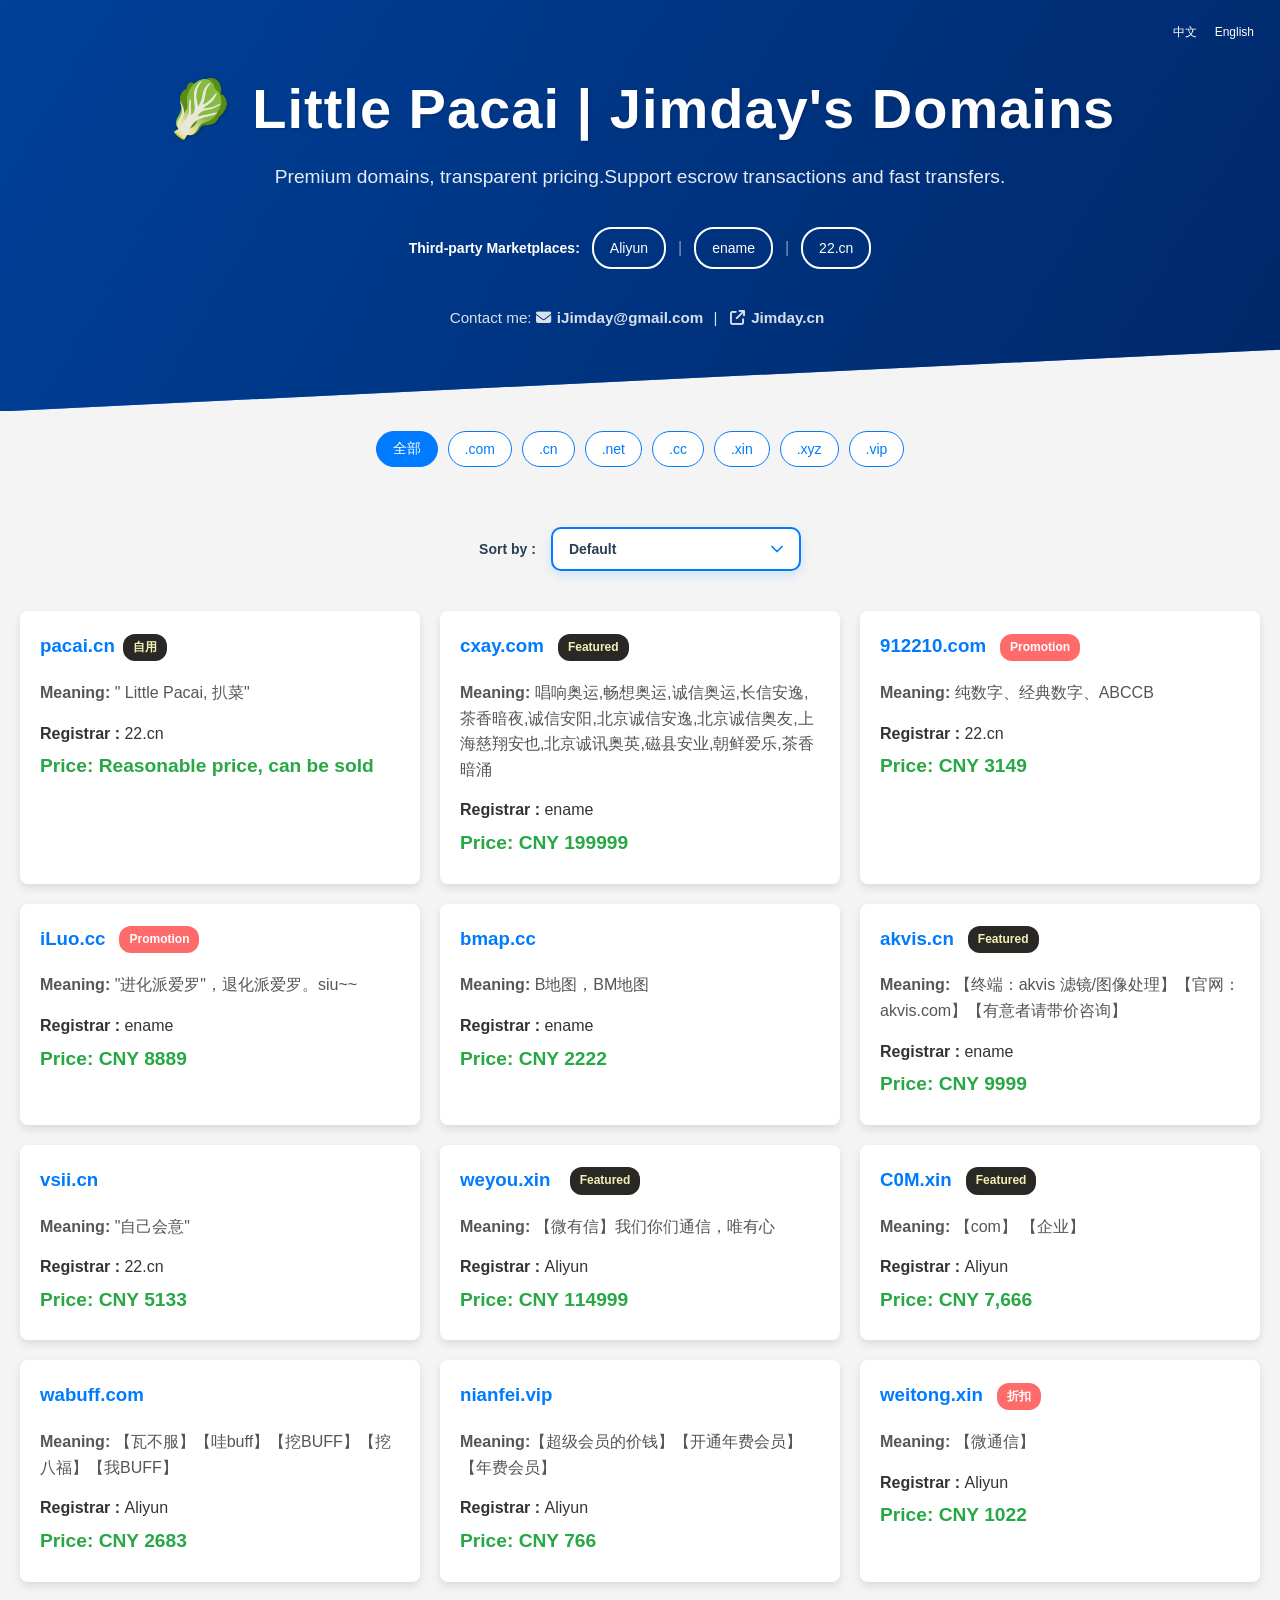
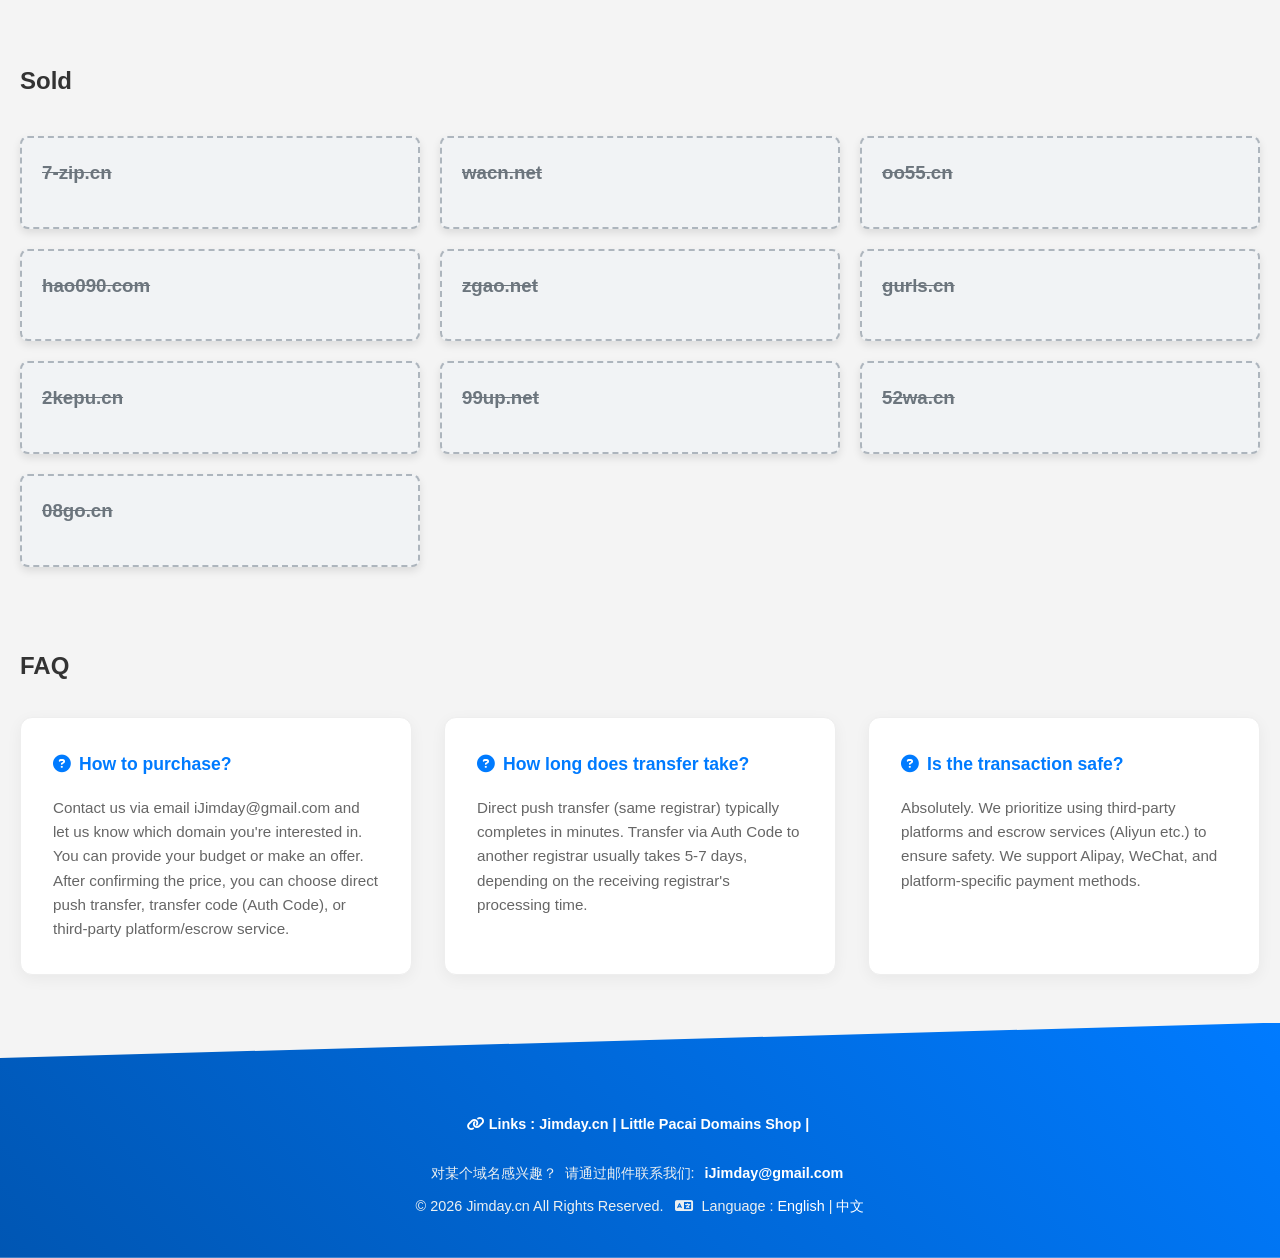
==== index.html @ fda28827 "update 05041600" ====
<!DOCTYPE html>
<html lang="zh-CN">
<head>
    <meta charset="UTF-8">
    <meta name="viewport" content="width=device-width, initial-scale=1.0">
    <meta name="description" content="🥬小趴菜 - 小戴米铺 | 精选优质域名售卖 | 优惠域名交易">
    <meta name="keywords" content="域名,域名售卖,精选域名,pacai.cn,furls.cn,jimday.cn,域名交易,双拼域名,品牌域名,com域名,cn域名,小趴菜,小戴米铺">
    <meta name="author" content="小戴米铺">
    <meta name="robots" content="index, follow, max-snippet:-1, max-image-preview:large, max-video-preview:-1">
    <meta property="og:title" content="小戴米铺 - 高价值域名 8 折出手！精选优质域名售卖平台">
    <meta property="og:description" content="小戴米铺专业域名售卖平台，提供精选优质域名，价格透明，品质保证。包含com、cn、cc、xyz等多种域名类型。">
    <meta property="og:type" content="website">
    <meta property="og:url" content="https://www.pacai.cn">
	<meta property="og:locale" content="zh_CN" />
    <meta name="twitter:card" content="summary_large_image">
    <meta name="twitter:title" content="小戴米铺 - 精选优质域名售卖平台">
    <meta name="twitter:description" content="小戴米铺 - 买卖精选域名，品质保证，优惠多多。">
    <title>小趴菜 - 小戴米铺 | 精选优质域名售卖 | 优惠域名交易</title>
    <link rel="canonical" href="https://www.pacai.cn">
    <link rel="icon" type="image/svg+xml" href="img/logo.svg">
    <link rel="stylesheet" href="static/css/style.css">
	<link href="https://fonts.googleapis.com/css2?family=Montserrat:wght@400;600&display=swap" rel="stylesheet">
	<link rel="stylesheet" href="static/css/0kgyt4hzwb8kt.css" data-precedence="next" />
	<link rel="preload" as="script" fetchPriority="low" href="static/js/0g3yt-.a0ubwc.js" />
	<link rel="preload" href="static/css/all.min.css" as="style" />
	<link rel="stylesheet" href="static/css/all.min.css" />
	<script src="static/js/0h5rk3giss727.js" async=""></script>
	<script src="static/js/0wj8l4fwydekq.js" async=""></script>
	<script src="static/js/turbopack-0gtc6un-vtmmf.js" async=""></script>
	<script src="static/js/0wvj0fgs3y60o.js" async=""></script>
	<script src="static/js/0dbhjjzl8qfwv.js" async=""></script>
	<script src="static/js/0ng3gb0fuz_ff.js" async=""></script>
	<script src="static/js/03~yq9q893hmn.js" noModule=""></script>
	<link rel="stylesheet" type="text/css" href="static/css/pc-mobile.css">
    <!-- 结构化数据 -->
    <script type="application/ld+json">
    {
        "@context": "https://schema.org",
        "@type": "Organization",
        "name": "小戴米铺",
        "url": "https://www.pacai.cn",
        "description": "精选优质域名售卖平台",
        "contactPoint": {
            "@type": "ContactPoint",
            "contactType": "Customer Service",
            "email": "iJimday@gmail.com"
        }
    }
    </script>
    <script type="application/ld+json">
    {
        "@context": "https://schema.org",
        "@type": "BreadcrumbList",
        "itemListElement": [
            {
                "@type": "ListItem",
                "position": 1,
                "name": "首页",
                "item": "https://www.pacai.cn"
            }
        ]
    }
    </script>
	<script src="static/js/translate.js"></script>
	<script src="static/js/translate-fine-tuning.js"></script><!--translate.js的设置-->
	<script charset="UTF-8" id="LA_COLLECT" src="//sdk.51.la/js-sdk-pro.min.js"></script><!--51.la-->
	<script>LA.init({id:"LBIDnz77DNOgNA6M",ck:"LBIDnz77DNOgNA6M",autoTrack:true,hashMode:true,screenRecord:true})</script><!--51.la-->
	<script>
		var _hmt = _hmt || [];
		(function() {
			var hm = document.createElement("script");
			hm.src = "https://hm.baidu.com/hm.js?d4c1260123a5c2ce89250d7b115bd957";
			var s = document.getElementsByTagName("script")[0]; 
			s.parentNode.insertBefore(hm, s);
		})();
	</script><!--百度统计-->
</head>
<body>	
    <div id="notification" class="notification">
        <span class="notification-text">🔥 限时优惠：高价值域名5-8折出手！</span>
        <button class="notification-close">&times;</button>
    </div>
    <header id="header">
        <div class="header-overlay"></div>
		<div class="language-switcher"><a href="javascript:translate.changeLanguage('chinese_simplified');" class="lang-btn" title="中文">中文</a><a href="javascript:translate.changeLanguage('english');" class="lang-btn" title="English">English</a></div>
        <div class="container" style="position: relative; z-index: 1;">
            <h1>🥬小趴菜<span class="breakPSpan"> | 小戴米铺</span></h1>
            <p>精选好域名，价格透明；<br class="breakPBr" style="display:none">支持担保交易与快速过户</p>
			<div class="third-party-shops">
				<span class="shop-title">我的其他米铺：</span>
				<a href="https://mi.aliyun.com/shop/16484" target="_blank" rel="noopener noreferrer" class="shop-link">阿里云</a>
				<span class="shop-separator breakPSpan">|</span>
				<a href="https://620934.shop.ename.com/" target="_blank" rel="noopener noreferrer" class="shop-link">易名</a>
				<span class="shop-separator breakPSpan">|</span>
				<a href="https://am.22.cn/1010036" target="_blank" rel="noopener noreferrer" class="shop-link">爱名网</a>
			</div>
			<p class="header-contact"> 请联系我： <i class="fa-solid fa-envelope"></i><span id="header-email" class="email-link"  title="点击复制">iJimday@gmail.com</span><span class="breakPSpan">&nbsp;|&nbsp;&nbsp;</span>
			<br class="breakPBr" style="display:none"><i class="fa-solid fa-arrow-up-right-from-square"></i><a href="http://jimday.cn" target="_blank"><span id="" class="email-link">Jimday.cn</span></a></p>
        </div>
    </header>
    <div class="filter-bar">
        <button class="filter-btn active" data-filter="all">全部</button>
        <button class="filter-btn" data-filter="com">.com</button>
		<button class="filter-btn" data-filter="cn">.cn</button>
        <button class="filter-btn" data-filter="net">.net</button>
        <button class="filter-btn" data-filter="cc">.cc</button>
        <button class="filter-btn" data-filter="xin">.xin</button>
        <button class="filter-btn" data-filter="xyz">.xyz</button>
		<button class="filter-btn" data-filter="vip">.vip</button>
    </div>
    <div class="sort-bar">
        <label for="sort-select">排序方式:</label>
        <select id="sort-select">
            <option value="default">默认排序</option>
            <option value="price-asc">价格 低→高</option>
            <option value="price-desc">价格 高→低</option>
            <option value="length-asc">域名长度 短→长</option>
            <option value="length-desc">域名长度 长→短</option>
            <option value="expiry-asc">到期时间 近→远</option>
            <option value="expiry-desc">到期时间 远→近</option>
        </select>
    </div>
    <main>
        <div class="container">
            <div class="card" data-price="0" data-expiry="2026-10-30" data-suffix="cn">
                <div class="card-content">
                    <h3>pacai.cn<span class="badge badge-featured">自用</span></h3>
                    <p class="meaning"><strong>含义: </strong>"小趴菜，扒菜"</p>
                    <p><strong>注册商: </strong>爱名网</p>
                    <p><strong>到期时间: </strong>2026-10-30</p>
                    <p><strong>状态: </strong>自用中</p>
                    <p class="price">价格: 价格合适可售</p>
                </div>
            </div>
            <div class="card" data-price="199999" data-expiry="2027-09-19" data-suffix="com">
                <div class="card-content">
                    <h3><a href="https://auction.ename.com/domain/buynow/cxay.com" target="_blank">cxay.com</a><span class="badge badge-featured">精选</span></h3>
                    <p class="meaning"><strong>含义: </strong>唱响奥运,畅想奥运,诚信奥运,长信安逸,茶香暗夜,诚信安阳,北京诚信安逸,北京诚信奥友,上海慈翔安也,北京诚讯奥英,磁县安业,朝鲜爱乐,茶香暗涌</p>
                    <p><strong>注册商: </strong>易名</p>
                    <p><strong>到期时间: </strong>2027-09-19</p>
                    <p><strong>状态: </strong>售卖中</p>
                    <p class="price">价格: ¥199999</p>
                </div>
            </div>
            <div class="card" data-price="3149" data-expiry="2026-11-21" data-suffix="com">
                <div class="card-content">
                    <h3><a href="https://am.22.cn/ykj/chujia_31510805.html" target="_blank">912210.com</a><span class="badge badge-discount">特惠</span></h3>
                    <p class="meaning"><strong>含义: </strong>纯数字、经典数字、ABCCB</p>
                    <p><strong>注册商: </strong>爱名网</p>
                    <p><strong>到期时间: </strong>2026-11-21</p>
                    <p><strong>状态: </strong>售卖中</p>
                    <p class="price">价格: ¥3149</p>
                </div>
            </div>
            <div class="card" data-price="8889" data-expiry="2026-08-19" data-suffix="cc">
                <div class="card-content">
                    <h3><a href="https://auction.ename.com/domain/buynow/iLuo.cc" target="_blank">iLuo.cc</a><span class="badge badge-discount">特惠</span></h3>
                    <p class="meaning"><strong>含义: </strong>"进化派爱罗"，退化派爱罗。siu~~</p>
                    <p><strong>注册商: </strong>易名</p>
                    <p><strong>到期时间: </strong>2026-08-19</p>
                    <p><strong>状态: </strong>售卖中</p>
                    <p class="price">价格: ¥8889</p>
                </div>
            </div>
            <div class="card" data-price="2222" data-expiry="2027-02-05" data-suffix="cc">
                <div class="card-content">
                    <h3><a href="https://auction.ename.com/domain/buynow/bmap.cc" target="_blank">bmap.cc</a></h3>
                    <p class="meaning"><strong>含义: </strong>B地图，BM地图</p>
                    <p><strong>注册商: </strong>易名</p>
                    <p><strong>到期时间: </strong>2027-02-05</p>
                    <p><strong>状态: </strong>售卖中</p>
                    <p class="price">价格: ¥	2222</p>
                </div>
            </div>
            <div class="card" data-price="9999" data-expiry="2026-11-04" data-suffix="cn">
                <div class="card-content">
                    <h3><a href="https://auction.ename.com/domain/buynow/akvis.cn" target="_blank">akvis.cn</a><span class="badge badge-featured">精选</span></h3>
                    <p class="meaning"><strong>含义: </strong>【终端：akvis 滤镜/图像处理】【官网：akvis.com】【有意者请带价咨询】</p>
                    <p><strong>注册商: </strong>易名</p>
                    <p><strong>到期时间: </strong>2026-11-04</p>
                    <p><strong>状态: </strong>售卖中</p>
                    <p class="price">价格: ¥9999</p>
                </div>
            </div>
			<div class="card" data-price="5133" data-expiry="2026-09-09" data-suffix="cn">
                <div class="card-content">
                    <h3><a href="https://am.22.cn/ykj/chujia_31461445.html" target="_blank">vsii.cn</a></h3>
                    <p class="meaning"><strong>含义: </strong>"自己会意"</p>
                    <p><strong>注册商: </strong>爱名网</p>
                    <p><strong>到期时间: </strong>2026-09-09</p>
                    <p><strong>状态: </strong> 售卖中</p>
                    <p class="price">价格: ¥5133</p>
                </div>
            </div>
            <div class="card" data-price="114999" data-expiry="2026-11-11" data-suffix="xin">
                <div class="card-content">
                    <h3><a href="https://mi.aliyun.com/domain-detail?domain=weyou.xin" target="_blank">weyou.xin</a> <span class="badge badge-featured">精选</span></h3>
                    <p class="meaning"><strong>含义: </strong>【微有信】我们你们通信，唯有心</p>
                    <p><strong>注册商: </strong>阿里云</p>
                    <p><strong>到期时间: </strong>2026-11-11</p>
                    <p><strong>状态: </strong>售卖中</p>
                    <p class="price">价格: ¥114999</p>
                </div>
            </div>
            <div class="card" data-price="7666" data-expiry="2027-05-12" data-suffix="xin">
                <div class="card-content">
                    <h3><a href="https://mi.aliyun.com/domain-detail?domain=c0m.xin" target="_blank">C0M.xin</a><span class="badge badge-featured">精选</span></h3>
                    <p class="meaning"><strong>含义: </strong>【com】 【企业】</p>
                    <p><strong>注册商: </strong>阿里云</p>
                    <p><strong>到期时间: </strong>2027-05-12</p>
                    <p><strong>状态:</strong>售卖中</p>
                    <p class="price">价格: ¥7,666</p>
                </div>
            </div>
            <div class="card" data-price="2683" data-expiry="2027-01-07" data-suffix="com">
                <div class="card-content">
                    <h3><a href="https://mi.aliyun.com/domain-detail?domain=wabuff.com" target="_blank">wabuff.com</a></h3>
                    <p class="meaning"><strong>含义: </strong>【瓦不服】【哇buff】【挖BUFF】【挖八福】【我BUFF】</p>
                    <p><strong>注册商: </strong>阿里云</p>
                    <p><strong>到期时间: </strong>2027-01-07</p>
                    <p><strong>状态: </strong>售卖中</p>
                    <p class="price">价格: ¥2683</p>
                </div>
            </div>
            <div class="card" data-price="766" data-expiry="2027-05-18" data-suffix="vip">
                <div class="card-content">
                    <h3><a href="https://mi.aliyun.com/domain-detail?domain=nianfei.vip" target="_blank">nianfei.vip</a></h3>
                    <p class="meaning"><strong>含义:</strong>【超级会员的价钱】【开通年费会员】【年费会员】</p>
                    <p><strong>注册商: </strong>阿里云</p>
                    <p><strong>到期时间: </strong>2027-05-18</p>
                    <p><strong>状态: </strong>售卖中</p>
                    <p class="price">价格: ¥766</p>
                </div>
            </div>
            <div class="card" data-price="1022" data-expiry="2026-11-11" data-suffix="xin">
                <div class="card-content">
                    <h3><a href="https://mi.aliyun.com/domain-detail?domain=weitong.xin" target="_blank">weitong.xin</a><span class="badge badge-discount">折扣</span></h3>
                    <p class="meaning"><strong>含义: </strong>【微通信】</p>
                    <p><strong>注册商: </strong>阿里云</p>
                    <p><strong>到期时间: </strong>2026-11-11</p>
                    <p><strong>状态: </strong>售卖中</p>
                    <p class="price">价格: ¥1022</p>
                </div>
            </div>
        </div>
        <div class="container">
            <h2 class="sold-title">已售出</h2>
            <div class="sold-section">
                <div class="card sold" data-price="0" data-expiry="0" data-suffix="cn">
                    <div class="card-content">
                        <h3>7-zip.cn</h3>
                    </div>
                </div>
				<div class="card sold" data-price="0" data-expiry="0" data-suffix="net">
                    <div class="card-content">
                        <h3>wacn.net</h3>
                    </div>
                </div>
                <div class="card sold pc-content pad-content" data-price="0" data-expiry="0" data-suffix="cn">
                    <div class="card-content">
                        <h3>oo55.cn</h3>
                    </div>
                </div>
				<div class="card sold pc-content pad-content" data-price="0" data-expiry="0" data-suffix="com">
                    <div class="card-content">
                        <h3>hao090.com</h3>
                    </div>
                </div>
				<div class="card sold pc-content pad-content" data-price="0" data-expiry="0" data-suffix="net">
                    <div class="card-content">
                        <h3>zgao.net</h3>
                    </div>
                </div>
				<div class="card sold pc-content pad-content" data-price="0" data-expiry="0" data-suffix="cn">
                    <div class="card-content">
                        <h3>gurls.cn</h3>
                    </div>
                </div>
                <div class="card sold pc-content pad-content" data-price="0" data-expiry="0" data-suffix="cn">
                    <div class="card-content">
                        <h3>2kepu.cn</h3>
                    </div>
                </div>
                <div class="card sold pc-content pad-content" data-price="0" data-expiry="0" data-suffix="net">
                    <div class="card-content">
                        <h3>99up.net</h3>
                    </div>
                </div>
                <div class="card sold pc-content" data-price="0" data-expiry="0" data-suffix="cn">
                    <div class="card-content">
                        <h3>52wa.cn</h3>
                    </div>
                </div>
                <div class="card sold pc-content" data-price="0" data-expiry="0" data-suffix="cn">
                    <div class="card-content">
                        <h3>08go.cn</h3>
                    </div>
                </div>
            </div>
        </div>
		<div class="container faq-section">
			<h2 class="sold-title">常见问题 (FAQ)</h2>
			<div class="faq-grid">
				<div class="faq-item pc-content pad-content"><!--pc & pad-->
					<h3><i class="fa-solid fa-circle-question"></i>如何购买？</h3>
					<p>通过邮箱 iJimday@gmail.com 联系我们，告知想购买的域名。您可以附上预算或出价。确认价格后，可选择站内 Push、转移码 (Auth Code) 或第三方平台/担保交易。</p>
				</div>
				<div class="faq-item pc-content pad-content">
					<h3><i class="fa-solid fa-circle-question"></i>过户需要多久？</h3>
					<p>站内 Push (同注册商) 通常几分钟完成。转移码转入其他注册商通常需 5-7 天，取决于目标注册商的处理速度。</p>
				</div>
				<div class="faq-item pc-content pad-content">
					<h3><i class="fa-solid fa-circle-question"></i>交易是否安全？</h3>
					<p>妥的。优先采用第三方平台/担保交易 (阿里云 等) 确保安全。支持支付宝、微信或平台指定支付方式。</p>
				</div>
				<div class="faq-item mobile-content"><!--mobile-->
					<details>
						<summary><h3><i class="fa-regular fa-circle-question"></i>如何购买？<i class="fa-solid fa-turn-down"></i></h3></summary>
						<p>通过邮箱 iJimday@gmail.com 联系我们，告知想购买的域名。您可以附上预算或出价。确认价格后，可选择站内 Push、转移码 (Auth Code) 或第三方平台/担保交易。</p>
					</details>
				</div>
				<div class="faq-item mobile-content">
					<details>
						<summary><h3><i class="fa-regular fa-circle-question"></i>过户需要多久？<i class="fa-solid fa-angles-down"></i></h3></summary>
						<p>站内 Push (同注册商) 通常几分钟完成。转移码转入其他注册商通常需 5-7 天，取决于目标注册商的处理速度。</p>
					</details>
				</div>
				<div class="faq-item mobile-content">
					<details>
						<summary><h3><i class="fa-regular fa-circle-question"></i>交易是否安全？<i class="fa-solid fa-hand-point-left"></i></h3></summary>
						<p>妥的。优先采用第三方平台/担保交易 (阿里云 等) 确保安全。支持支付宝、微信或平台指定支付方式。</p>
					</details>
				</div>
			</div>
		</div>
    </main>
    <footer>
        <div class="container">
            <div class="links">
				<span><i class="fas fa-link"></i>
                <span>友情链接:</span>
				<a title="Jimday.cn" href="http://Jimday.cn/" target="_blank">阿戴主页</a> | 
				<a title="阿戴米市" href="http://www.2urls.cn/" target="_blank">小趴菜米市</a> | 
				<a title="小戴米铺E" href="http://www.eurls.cn/" target="_blank"><img height="18" src="http://www.ename.com.cn/uploadfile/formlogo/620934/20161006532324027620934.png" alt=""/></a>
                <!--
                <a title="TLD 列表" href="https://zh-hans.tld-list.com/" target="_blank" class="emoji-link">✌️</a>
				-->
            </div>
			<p>对某个域名感兴趣？&nbsp;&nbsp;<br class="breakPBr" style="display:none">请通过邮件联系我们: <span id="email-text" class="email-link">iJimday@gmail.com</span></p>
			<div>
            <p>&copy; <script>document.write(new Date().getFullYear());</script> Jimday.cn All Rights Reserved.&nbsp;&nbsp;
				<br class="breakPBr" style="display:none">
				<i class="fa-solid fa-language"></i>&nbsp;切换语言:
				<a class="ignore" href="javascript:translate.changeLanguage('english');">English</a> | 
				<a class="ignore" href="javascript:translate.changeLanguage('chinese_simplified');">中文</a>
			</p>
			</div>
        </div>
    </footer>
	<script>
		translate.execute(); //dom加载完后，进行translate.js 触发翻译的执行 //进行翻译
	</script>
    <script src="static/js/script.js"></script>
    <script defer src="https://cloud.umami.is/script.js" data-website-id="22e306ec-08f8-4a81-a92f-ee039bbde5c8"></script>
    <script src="static/js/bing-daily-img.js"></script><!--Bing daily img-->
	<script src="static/js/0g3yt-.a0ubwc.js" id="_R_" async=""></script>
	<script>
		(self.__next_f = self.__next_f || []).push([0])
	</script>
	<script>
		self.__next_f.push([1, "1:\"$Sreact.fragment\"\n2:I[79520,[\"/static/js/0wvj0fgs3y60o.js\",\"/static/js/0dbhjjzl8qfwv.js\"],\"\"]\n3:I[66068,[\"/static/js/0wvj0fgs3y60o.js\",\"/static/js/0dbhjjzl8qfwv.js\"],\"LanguageProvider\"]\n4:I[39756,[\"/static/js/0wvj0fgs3y60o.js\",\"/static/js/0dbhjjzl8qfwv.js\"],\"default\"]\n5:I[37457,[\"/static/js/0wvj0fgs3y60o.js\",\"/static/js/0dbhjjzl8qfwv.js\"],\"default\"]\n7:I[97367,[\"/static/js/0wvj0fgs3y60o.js\",\"/static/js/0dbhjjzl8qfwv.js\"],\"OutletBoundary\"]\n8:\"$Sreact.suspense\"\na:I[97367,[\"/static/js/0wvj0fgs3y60o.js\",\"/static/js/0dbhjjzl8qfwv.js\"],\"ViewportBoundary\"]\nc:I[97367,[\"/static/js/0wvj0fgs3y60o.js\",\"/static/js/0dbhjjzl8qfwv.js\"],\"MetadataBoundary\"]\ne:I[68027,[\"/static/js/0wvj0fgs3y60o.js\",\"/static/js/0dbhjjzl8qfwv.js\"],\"default\",1]\n:HL[\"/static/js/0kgyt4hzwb8kt.css\",\"style\"]\n:HL[\"/vendors/font-awesome/all.min.css\",\"style\"]\n"])
	</script>
	<script>
		self.__next_f.push([1, "0:{\"P\":null,\"c\":[\"\",\"\"],\"q\":\"\",\"i\":false,\"f\":[[[\"\",{\"children\":[\"__PAGE__\",{}]},\"$undefined\",\"$undefined\",16],[[\"$\",\"$1\",\"c\",{\"children\":[[[\"$\",\"link\",\"0\",{\"rel\":\"stylesheet\",\"href\":\"/static/js/0kgyt4hzwb8kt.css\",\"precedence\":\"next\",\"crossOrigin\":\"$undefined\",\"nonce\":\"$undefined\"}],[\"$\",\"script\",\"script-0\",{\"src\":\"/static/js/0wvj0fgs3y60o.js\",\"async\":true,\"nonce\":\"$undefined\"}],[\"$\",\"script\",\"script-1\",{\"src\":\"/static/js/0dbhjjzl8qfwv.js\",\"async\":true,\"nonce\":\"$undefined\"}]],[\"$\",\"html\",null,{\"lang\":\"zh-CN\",\"children\":[[\"$\",\"head\",null,{\"children\":[[\"$\",\"meta\",null,{\"charSet\":\"UTF-8\"}],[\"$\",\"meta\",null,{\"name\":\"viewport\",\"content\":\"width=device-width, initial-scale=1.0\"}],[\"$\",\"meta\",null,{\"name\":\"theme-color\",\"content\":\"#007BFF\"}],[\"$\",\"meta\",null,{\"name\":\"robots\",\"content\":\"index, follow, max-snippet:-1, max-image-preview:large, max-video-preview:-1\"}],[\"$\",\"link\",null,{\"rel\":\"stylesheet\",\"href\":\"/vendors/font-awesome/all.min.css\"}],[\"$\",\"$L2\",null,{\"defer\":true,\"src\":\"https://cloud.umami.is/script.js\",\"data-website-id\":\"22e306ec-08f8-4a81-a92f-ee039bbde5c8\"}]]}],[\"$\",\"body\",null,{\"children\":[\"$\",\"$L3\",null,{\"children\":[\"$\",\"$L4\",null,{\"parallelRouterKey\":\"children\",\"error\":\"$undefined\",\"errorStyles\":\"$undefined\",\"errorScripts\":\"$undefined\",\"template\":[\"$\",\"$L5\",null,{}],\"templateStyles\":\"$undefined\",\"templateScripts\":\"$undefined\",\"notFound\":[[[\"$\",\"title\",null,{\"children\":\"404: This page could not be found.\"}],[\"$\",\"div\",null,{\"style\":{\"fontFamily\":\"system-ui,\\\"Segoe UI\\\",Roboto,Helvetica,Arial,sans-serif,\\\"Apple Color Emoji\\\",\\\"Segoe UI Emoji\\\"\",\"height\":\"100vh\",\"textAlign\":\"center\",\"display\":\"flex\",\"flexDirection\":\"column\",\"alignItems\":\"center\",\"justifyContent\":\"center\"},\"children\":[\"$\",\"div\",null,{\"children\":[[\"$\",\"style\",null,{\"dangerouslySetInnerHTML\":{\"__html\":\"body{color:#000;background:#fff;margin:0}.next-error-h1{border-right:1px solid rgba(0,0,0,.3)}@media (prefers-color-scheme:dark){body{color:#fff;background:#000}.next-error-h1{border-right:1px solid rgba(255,255,255,.3)}}\"}}],[\"$\",\"h1\",null,{\"className\":\"next-error-h1\",\"style\":{\"display\":\"inline-block\",\"margin\":\"0 20px 0 0\",\"padding\":\"0 23px 0 0\",\"fontSize\":24,\"fontWeight\":500,\"verticalAlign\":\"top\",\"lineHeight\":\"49px\"},\"children\":404}],[\"$\",\"div\",null,{\"style\":{\"display\":\"inline-block\"},\"children\":[\"$\",\"h2\",null,{\"style\":{\"fontSize\":14,\"fontWeight\":400,\"lineHeight\":\"49px\",\"margin\":0},\"children\":\"This page could not be found.\"}]}]]}]}]],[]],\"forbidden\":\"$undefined\",\"unauthorized\":\"$undefined\"}]}]}]]}]]}],{\"children\":[[\"$\",\"$1\",\"c\",{\"children\":[\"$L6\",[[\"$\",\"script\",\"script-0\",{\"src\":\"/static/js/0ng3gb0fuz_ff.js\",\"async\":true,\"nonce\":\"$undefined\"}]],[\"$\",\"$L7\",null,{\"children\":[\"$\",\"$8\",null,{\"name\":\"Next.MetadataOutlet\",\"children\":\"$@9\"}]}]]}],{},null,false,null]},null,false,null],[\"$\",\"$1\",\"h\",{\"children\":[null,[\"$\",\"$La\",null,{\"children\":\"$Lb\"}],[\"$\",\"div\",null,{\"hidden\":true,\"children\":[\"$\",\"$Lc\",null,{\"children\":[\"$\",\"$8\",null,{\"name\":\"Next.Metadata\",\"children\":\"$Ld\"}]}]}],null]}],false]],\"m\":\"$undefined\",\"G\":[\"$e\",[[\"$\",\"link\",\"0\",{\"rel\":\"stylesheet\",\"href\":\"/static/js/0kgyt4hzwb8kt.css\",\"precedence\":\"next\",\"crossOrigin\":\"$undefined\",\"nonce\":\"$undefined\"}]]],\"S\":true,\"h\":null,\"s\":\"$undefined\",\"l\":\"$undefined\",\"p\":\"$undefined\",\"d\":\"$undefined\",\"b\":\"jnk48aNLCZQrsPeozd8nR\"}\n"])
	</script>
	<script>
		self.__next_f.push([1, "f:I[17942,[\"/static/js/0wvj0fgs3y60o.js\",\"/static/js/0dbhjjzl8qfwv.js\",\"/static/js/0ng3gb0fuz_ff.js\"],\"default\"]\n10:I[96816,[\"/static/js/0wvj0fgs3y60o.js\",\"/static/js/0dbhjjzl8qfwv.js\",\"/static/js/0ng3gb0fuz_ff.js\"],\"default\"]\n"])
	</script>
	<script>
		self.__next_f.push([1, "6:[\"$\",\"div\",null,{\"style\":{\"display\":\"flex\",\"flexDirection\":\"column\",\"minHeight\":\"100vh\"},\"children\":[[\"$\",\"$Lf\",null,{\"siteInfo\":{\"title\":\"🥬小趴菜 | 小戴米铺\",\"titleEn\":\"Jimday's Domains\",\"description\":\"小戴米铺专业域名售卖平台，提供精选优质域名，价格透明，品质保证。包含com、cn、cc、xyz等多种域名类型。\",\"descriptionEn\":\"Premium domain names marketplace offering com and more extensions. Fair prices, quality guaranteed. Buy and sell premium domains at Jimday.\",\"subtitle\":\"精选好域名，价格透明；支持担保交易与快速过户\",\"subtitleEn\":\"Premium domains, transparent pricing. Support escrow transactions and fast transfers.\",\"email\":\"ijimday@gmail.com\",\"url\":\"https://www.pacai.cn\"}}],[\"$\",\"main\",null,\"link\":\"http://www.jimday.cn\",\"featured\":false,\"discount\":false}]}],\"$L11\",\"$L12\"]}],\"$L13\"]}]\n"])
	</script>
	<script>
		self.__next_f.push([1, "14:I[8481,[\"/static/js/0wvj0fgs3y60o.js\",\"/static/js/0dbhjjzl8qfwv.js\",\"/static/js/0ng3gb0fuz_ff.js\"],\"default\"]\n15:I[39565,[\"/static/js/0wvj0fgs3y60o.js\",\"/static/js/0dbhjjzl8qfwv.js\",\"/static/js/0ng3gb0fuz_ff.js\"],\"default\"]\n16:I[1805,[\"/static/js/0wvj0fgs3y60o.js\",\"/static/js/0dbhjjzl8qfwv.js\",\"/static/js/0ng3gb0fuz_ff.js\"],\"default\"]\n11:[\"$\",\"$L14\",null,{\"soldDomains\":[{\"id\":\"laozhuan-com-sold\",\"name\":\"laozhuan.com\",\"extension\":\"com\",\"soldPrice\":199},{\"id\":\"duannong-com-sold\",\"name\":\"duannong.com\",\"extension\":\"com\",\"soldPrice\":149},{\"id\":\"qiuchai-com-sold\",\"name\":\"qiuchai.com\",\"extension\":\"com\",\"soldPrice\":199},{\"id\":\"hao-tax-sold\",\"name\":\"hao.tax\",\"extension\":\"tax\",\"soldPrice\":299},{\"id\":\"cms-wang-sold\",\"name\":\"cms.wang\",\"extension\":\"wang\",\"soldPrice\":699},{\"id\":\"till-win-sold\",\"name\":\"till.win\",\"extension\":\"win\",\"soldPrice\":1299},{\"id\":\"guaiyao-com-sold\",\"name\":\"guaiyao.com\",\"extension\":\"com\"},{\"id\":\"baocong-com-sold\",\"name\":\"baocong.com\",\"extension\":\"com\"},{\"id\":\"papergot-com-sold\",\"name\":\"papergot.com\",\"extension\":\"com\"}]}]\n12:[\"$\",\"$L15\",null,{\"faqs\":[{\"question\":\"如何购买？\",\"questionEn\":\"How to purchase?\",\"answer\":\"通过邮箱 ijimday@gmail.com 联系我们，告知想购买的域名。您可以附上预算或出价。确认价格后，可选择站内 Push、转移码 (Auth Code) 或第三方平台/担保交易。\",\"answerEn\":\"Contact us via email ijimday@gmail.com and let us know which domain you're interested in. You can provide your budget or make an offer. After confirming the price, you can choose direct push transfer, transfer code (Auth Code), or third-party platform/escrow service.\"},{\"question\":\"过户需要多久？\",\"questionEn\":\"How long does transfer take?\",\"answer\":\"站内 Push (同注册商) 通常几分钟完成。转移码转入其他注册商通常需 5-7 天，取决于目标注册商的处理速度。\",\"answerEn\":\"Direct push transfer (same registrar) typically completes in minutes. Transfer via Auth Code to another registrar usually takes 5-7 days, depending on the receiving registrar's processing time.\"},{\"question\":\"交易是否安全？\",\"questionEn\":\"Is the transaction safe?\",\"answer\":\"妥的。优先采用第三方平台/担保交易 (阿里云、Dynadot、Spaceship 等) 确保安全。支持支付宝、微信或平台指定支付方式。\",\"answerEn\":\"Absolutely. We prioritize using third-party platforms and escrow services (Aliyun, Dynadot, Spaceship, etc.) to ensure safety. We support Alipay, WeChat, and platform-specific payment methods.\"}]}]\n13:[\"$\",\"$L16\",null,{\"siteInfo\":\"$6:props:children:0:props:siteInfo\"}]\n"])
	</script>
	<script>
		self.__next_f.push([1, "b:[[\"$\",\"meta\",\"0\",{\"charSet\":\"utf-8\"}],[\"$\",\"meta\",\"1\",{\"name\":\"viewport\",\"content\":\"width=device-width, initial-scale=1\"}]]\n"])
	</script>
	<script>
		self.__next_f.push([1, "17:I[27201,[\"/static/js/0wvj0fgs3y60o.js\",\"/static/js/0dbhjjzl8qfwv.js\"],\"IconMark\"]\n9:null\nd:[[\"$\",\"title\",\"0\",{\"children\":\"小趴菜 - 小戴米铺 | 精选优质域名售卖 | 优惠域名交易\"}],[\"$\",\"meta\",\"1\",{\"name\":\"description\",\"content\":\"小戴米铺专业域名售卖平台，提供精选优质域名，价格透明，品质保证。包含com、cn、cc、xyz等多种域名类型。\"}],[\"$\",\"meta\",\"2\",{\"name\":\"keywords\",\"content\":\"域名,域名售卖,精选域名,pacai.cn,furls.cn,jimday.cn,域名交易,双拼域名,品牌域名,com域名,cn域名,小趴菜,小戴米铺\"}],[\"$\",\"meta\",\"3\",{\"property\":\"og:title\",\"content\":\"小戴米铺 - 高价值域名 8 折出手！精选优质域名售卖\"}],[\"$\",\"meta\",\"4\",{\"property\":\"og:description\",\"content\":\"小戴米铺专业域名售卖，提供精选优质域名，价格透明，品质保证。包含com、cool、win等多种域名类型。\"}],[\"$\",\"meta\",\"5\",{\"property\":\"og:url\",\"content\":\"https://www.pacai.cn\"}],[\"$\",\"meta\",\"6\",{\"property\":\"og:locale\",\"content\":\"zh_CN\"}],[\"$\",\"meta\",\"7\",{\"property\":\"og:type\",\"content\":\"website\"}],[\"$\",\"meta\",\"8\",{\"name\":\"twitter:card\",\"content\":\"summary\"}],[\"$\",\"meta\",\"9\",{\"name\":\"twitter:title\",\"content\":\"小戴米铺 - 高价值域名 8 折出手！精选优质域名售卖\"}],[\"$\",\"meta\",\"10\",{\"name\":\"twitter:description\",\"content\":\"小戴米铺专业域名售卖，提供精选优质域名，价格透明，品质保证。包含com、cool、win等多种域名类型。\"}],[\"$\",\"link\",\"11\",{\"rel\":\"icon\",\"href\":\"/favicon.ico?favicon.0x3dzn~oxb6tn.ico\",\"sizes\":\"256x256\",\"type\":\"image/x-icon\"}],[\"$\",\"$L17\",\"12\",{}]]\n"])
	</script>
---- static/css/style.css ----
body {
    font-family: -apple-system, BlinkMacSystemFont, "Segoe UI", Roboto, "Helvetica Neue", Arial, sans-serif;
    line-height: 1.6;
    margin: 0;
    padding: 0;
    background-color: #f4f4f4;
    color: #333;
}

/* 提示框样式 */
.notification {
    position: fixed;
    top: 20px;
    right: 20px;
    background: #ffffff;
    color: #ff6b6b;
    padding: 16px 20px;
    border-radius: 8px;
    box-shadow: 0 2px 8px rgba(0, 0, 0, 0.08);
    display: flex;
    align-items: center;
    justify-content: space-between;
    gap: 12px;
    font-weight: 600;
    font-size: 14px;
    z-index: 9999;
    animation: slideInNotification 0.4s ease-out;
    will-change: transform, opacity;
    backface-visibility: hidden;
}

.notification.hide {
    animation: slideOutNotification 0.4s ease-out forwards;
}

@keyframes slideInNotification {
    from {
        transform: translateX(400px);
        opacity: 0;
    }
    to {
        transform: translateX(0);
        opacity: 1;
    }
}

@keyframes slideOutNotification {
    from {
        transform: translateX(0);
        opacity: 1;
    }
    to {
        transform: translateX(400px);
        opacity: 0;
    }
}

.notification-text {
    white-space: normal;
    word-break: break-word;
}

.notification-close {
    background: none;
    border: none;
    color: #ff6b6b;
    font-size: 24px;
    cursor: pointer;
    padding: 0;
    line-height: 1;
    transition: transform 0.2s ease;
    flex-shrink: 0;
}

.notification-close:hover {
    transform: scale(1.2);
}

.container {
    max-width: 1400px;
    margin: 0 auto;
    padding: 0 20px;
}

header {
    color: #fff;
    padding: 4rem 0;
    text-align: center;
    clip-path: polygon(0 0, 100% 0, 100% 85%, 0 100%);
    position: relative;
    background: linear-gradient(45deg, #007BFF, #0056b3);
    background-size: cover;
    background-position: center;
}

header .container {
    display: block !important;
}

header.loaded {
    animation: slideInBackground 1.5s ease-out;
}

@keyframes slideInBackground {
    0% {
        background-image: linear-gradient(45deg, #007BFF, #0056b3);
        filter: brightness(1);
    }
    100% {
        filter: brightness(1);
    }
}

.header-overlay {
    position: absolute;
    top: 0;
    left: 0;
    width: 100%;
    height: 100%;
    background: linear-gradient(135deg, rgba(0, 56, 139, 0.85) 0%, rgba(0, 30, 89, 0.85) 100%);
    pointer-events: none;
    animation: overlayFade 1.5s ease-out;
}

header.loaded .header-overlay {
    animation: none;
}

@keyframes overlayFade {
    from {
        opacity: 1;
    }
    to {
        opacity: 1;
    }
}

header h1 {
    margin: 0;
    font-size: 3.5rem;
    font-weight: 700;
    letter-spacing: 1px;
    text-shadow: 1px 1px 3px rgba(0,0,0,0.2);
}

header p {
    margin-top: 0.5rem;
    font-size: 1.2rem;
    opacity: 0.9;
}

.header-contact {
    margin-top: 1rem;
    font-size: 0.95rem;
    opacity: 0.85;
}

#header-email {
    cursor: pointer;
    color: #ffffff;
    font-weight: 600;
    padding: 2px 6px;
    border-radius: 4px;
    transition: all 0.3s ease;
    display: inline-block;
}

#header-email:hover {
    background-color: rgba(255, 255, 255, 0.2);
    transform: scale(1.05);
}

#header-email.copied {
    color: #ffd700;
    background-color: rgba(255, 215, 0, 0.2);
    transform: scale(1);
}

.filter-bar {
    display: flex;
    justify-content: center;
    gap: 10px;
    padding: 20px 0;
}

.sort-bar {
    display: flex;
    justify-content: center;
    align-items: center;
    gap: 15px;
    padding: 20px;
    margin: 20px auto;
    max-width: 500px;
    border-radius: 15px;
    font-size: 14px;
    font-weight: 500;
}

.sort-bar label {
    font-weight: 700;
    color: #2c3e50;
    display: flex;
    align-items: center;
    gap: 8px;
}

.sort-bar select {
    padding: 12px 16px;
    border: 2px solid #007BFF;
    border-radius: 10px;
    background-color: white;
    color: #2c3e50;
    cursor: pointer;
    font-size: 14px;
    font-weight: 600;
    transition: all 0.3s ease;
    box-shadow: 0 4px 12px rgba(0, 123, 255, 0.15);
    flex: 1;
    max-width: 250px;
    appearance: none;
    background-image: url("data:image/svg+xml;charset=UTF-8,%3csvg xmlns='http://www.w3.org/2000/svg' viewBox='0 0 24 24' fill='none' stroke='%23007BFF' stroke-width='2' stroke-linecap='round' stroke-linejoin='round'%3e%3cpolyline points='6 9 12 15 18 9'%3e%3c/polyline%3e%3c/svg%3e");
    background-repeat: no-repeat;
    background-position: right 12px center;
    background-size: 20px;
    padding-right: 40px;
}

.sort-bar select:hover {
    border-color: #0056b3;
    background-color: #f0f8ff;
    box-shadow: 0 6px 16px rgba(0, 86, 179, 0.2);
    transform: translateY(-2px);
}

.sort-bar select:focus {
    outline: none;
    border-color: #0056b3;
    box-shadow: 0 0 0 4px rgba(0, 123, 255, 0.25);
    background-color: white;
}

.filter-btn {
    padding: 8px 16px;
    border: 1px solid #007BFF;
    background-color: white;
    color: #007BFF;
    border-radius: 20px;
    cursor: pointer;
    transition: all 0.3s ease;
    font-size: 14px;
}

.filter-btn:hover {
    background-color: #007BFF;
    color: white;
}

.filter-btn.active {
    background-color: #007BFF;
    color: white;
}

.bing-daily {
    display: none;
}

.container {
    display: grid;
    grid-template-columns: repeat(auto-fill, minmax(300px, 1fr));
    gap: 20px;
}

.container > h2 {
    grid-column: 1 / -1;
}

.sold-title {
    text-align: left;
    font-size: 1.5rem;
    color: #333;
    margin: 2rem 0 1rem 0;
    padding-bottom: 0rem;
}

.sold-section {
    grid-column: 1 / -1;
    display: grid;
    grid-template-columns: repeat(auto-fill, minmax(300px, 1fr));
    gap: 20px;
}

.card {
    background: #fff;
    border-radius: 8px;
    box-shadow: 0 4px 8px rgba(0,0,0,0.1);
    padding: 20px;
    display: flex;
    flex-direction: column;
}

.card.sold {
    border: 2px dashed #adb5bd;
    background-color: #f1f3f5;
}

.card-content h3 {
    margin-top: 0;
    color: #007BFF;
}

.card-content h3 a {
    color: #007BFF;
    text-decoration: none;
    display: inline-flex;
    align-items: center;
    gap: 4px;
}

.card-content h3 a::after {
    content: "↗";
    font-size: 0.9em;
    display: inline-block;
    transition: transform 0.2s ease;
}

.card-content h3 a:hover {
    text-decoration-line: underline;
    text-decoration-skip-ink: auto;
}

.card-content h3 a:hover::after {
    transform: translate(2px, -2px);
    text-decoration: none;
}

.card.sold .card-content h3,
.card.sold .card-content h3 a {
    color: #6c757d;
    text-decoration: line-through;
}

.badge {
    display: inline-block;
    padding: 4px 10px;
    font-size: 0.75rem;
    font-weight: 600;
    border-radius: 12px;
    margin-left: 8px;
    vertical-align: middle;
}

.badge-featured {
    background-color: #2A2825;
    color: #F3F0B6;
}

.badge-discount {
    background-color: #ff6b6b;
    color: #fff;
}

.card-content .meaning {
    color: #555;
    margin-bottom: 15px;
}

.card-content p {
    margin: 5px 0;
}

.card-content .status {
    color: #dc3545;
    font-weight: 600;
}

.card.sold .card-content .status {
    color: #6c757d;
}

.card-content .price {
    font-weight: bold;
    font-size: 1.2em;
    color: #28a745;
}

.card.sold .card-content .price {
    color: #6c757d;
    text-decoration: line-through;
}

footer {
    background: linear-gradient(45deg, #0056b3, #007BFF);
    color: #ecf0f1;
    text-align: center;
    padding: 4rem 0 2rem 0;
    margin-top: 3rem;
    font-size: 0.9rem;
    clip-path: polygon(0 15%, 100% 0, 100% 100%, 0 100%);
}

footer .container {
    display: block !important;
}

footer p {
    margin: 0.5rem 0;
}

.links {
    margin: 1rem 0;
    padding: 0.5rem 0;
    display: flex;
    align-items: center;
    justify-content: center;
    gap: 8px;
}

.links span {
    color: #ffffff;
    font-weight: 700;
}

.links a {
    text-decoration: none;
    font-weight: 700;
    transition: all 0.3s ease;
    display: inline-flex;
    align-items: center;
}

.links a:hover {
    text-decoration: none;
}

.emoji-link {
    font-size: 2.5rem;
    line-height: 1;
    display: inline-flex;
    align-items: center;
    justify-content: center;
    width: 40px;
    height: 40px;
}

footer a {
    color: #3498db;
    text-decoration: none;
}

footer a:hover {
    text-decoration: underline;
}

.email-link {
    cursor: pointer;
    color: #ffffff;
    font-weight: 600;
    padding: 2px 6px;
    border-radius: 4px;
    transition: all 0.3s ease;
    display: inline-block;
}

.email-link:hover {
    background-color: rgba(255, 255, 255, 0.2);
    transform: scale(1.05);
}

.email-link.copied {
    color: #ffd700;
    background-color: rgba(255, 215, 0, 0.2);
    transform: scale(1);
}

/* Responsive adjustments */
@media (max-width: 600px) {
    .notification {
        top: 10px;
        right: 10px;
        left: auto;
        max-width: 280px;
        font-size: 12px;
        padding: 12px 16px;
        gap: 8px;
    }
    
    .notification-text {
        word-break: break-word;
        flex: 1;
    }
    
    header h1 {
        font-size: 2.5rem;
    }
    header {
        padding: 3rem 1rem;
        clip-path: polygon(0 0, 100% 0, 100% 90%, 0 100%);
    }
    .domain-cards {
        grid-template-columns: 1fr;
    }
    .filter-bar {
        flex-wrap: wrap;
        gap: 8px;
        padding: 15px;
        justify-content: center;
    }
    .filter-btn {
        padding: 6px 12px;
        font-size: 12px;
        flex: 0 1 auto;
        min-width: fit-content;
    }
    .sort-bar {
        padding: 15px;
        flex-direction: column;
        gap: 12px;
    }
    .sort-bar label {
        font-size: 13px;
    }
    .sort-bar select {
        max-width: 100%;
        width: 100%;
        font-size: 13px;
    }
}

/* 移动端 br 样式 cloud.tencent.com/developer/article/2287715/ */
@media screen and (max-width: 736px) {
	#wrapper {
		padding: 2rem 1rem;
	}
	/*footer p标签自动换行 仅在PC端显示*/
	.breakPSpan {
		display: none;
	}
	/*仅在移动端执行*/
	.breakPBr {
		display: inline-block !important;
	}
}

/* 隐藏默认三角 chrome Safari*/
details ::-webkit-details-marker {
	display: none;
}
/*隐藏默认三角 Firefox*/
details ::-moz-list-bullet {
	font-size: 0px;
}
/*部分老版浏览器需要这样写*/
summary {
	list-style: none;
}
---- static/css/0kgyt4hzwb8kt.css ----
body{color:#333;background-color:#f4f4f4;margin:0;padding:0;font-family:-apple-system,BlinkMacSystemFont,Segoe UI,Roboto,Helvetica Neue,Arial,sans-serif;line-height:1.6}main{flex:1}.notification{color:#ff6b6b;z-index:9999;will-change:transform, opacity;backface-visibility:hidden;background:#fff;border-radius:8px;justify-content:space-between;align-items:center;gap:12px;padding:10px 16px;font-size:14px;font-weight:600;animation:.4s ease-out slideInNotification;display:none;position:fixed;top:20px;right:20px;box-shadow:0 2px 8px #00000014}.notification.hide{animation:.4s ease-out forwards slideOutNotification}@keyframes slideInNotification{0%{opacity:0;transform:translate(400px)}to{opacity:1;transform:translate(0)}}@keyframes slideOutNotification{0%{opacity:1;transform:translate(0)}to{opacity:0;transform:translate(400px)}}.notification-text{white-space:normal;word-break:break-word}.notification-close{color:#ff6b6b;cursor:pointer;background:0 0;border:none;flex-shrink:0;justify-content:center;align-items:center;width:24px;height:24px;padding:2px 6px;font-size:18px;line-height:1;transition:transform .2s;display:flex}.notification-close:hover{transform:scale(1.2)}.language-switcher{z-index:10000;align-items:center;gap:6px;display:flex;position:absolute;top:20px;right:20px}.lang-btn{color:#fff;cursor:pointer;border-radius:4px;padding:3px 6px;font-size:12px;font-weight:500;text-decoration:none}.lang-btn.active{color:#007bff;font-weight:600}.lang-separator{color:#ffffff80;font-size:12px}.container{max-width:1400px;margin:0 auto;padding:0 20px}header{color:#fff;text-align:center;clip-path:polygon(0 0,100% 0,100% 85%,0 100%);background:linear-gradient(45deg,#007bff,#0056b3) 50%/cover;padding:4rem 0;position:relative}header .container{display:block!important}header.loaded{animation:1.5s ease-out slideInBackground}@keyframes slideInBackground{0%{filter:brightness();background-image:linear-gradient(45deg,#007bff,#0056b3)}to{filter:brightness()}}.header-overlay{pointer-events:none;background:linear-gradient(135deg,#00388bd9 0%,#001e59d9 100%);width:100%;height:100%;animation:1.5s ease-out overlayFade;position:absolute;top:0;left:0}header.loaded .header-overlay{animation:none}@keyframes overlayFade{0%{opacity:1}to{opacity:1}}header h1{letter-spacing:1px;text-shadow:1px 1px 3px #0003;margin:0;font-size:3.5rem;font-weight:700}header p{opacity:.9;margin-top:.5rem;font-size:1.2rem}.header-contact{opacity:.85;margin-top:1rem;font-size:.95rem}#header-email{cursor:pointer;color:#fff;border-radius:4px;padding:2px 6px;font-weight:600;transition:all .3s;display:inline-block}#header-email:hover{background-color:#fff3;transform:scale(1.05)}#header-email.copied{color:gold;background-color:#ffd70033;transform:scale(1)}#header-qq:hover{background-color:#fff3;transform:scale(1.05)}#header-qq.copied{color:gold;background-color:#ffd70033;transform:scale(1)}.third-party-shops{flex-wrap:wrap;justify-content:center;align-items:center;gap:12px;margin:10px auto 20px;padding:15px 20px;display:flex}.third-party-shops .shop-title{color:#fff;font-size:14px;font-weight:600}.third-party-shops .shop-link{color:#fff;background-color:#0000;border:2px solid #fff;border-radius:20px;padding:8px 16px;font-size:14px;font-weight:500;text-decoration:none;transition:all .3s}.third-party-shops .shop-link:hover{color:#007bff;background-color:#fff;transform:translateY(-2px);box-shadow:0 4px 12px #ffffff40}.third-party-shops .shop-separator{color:#ffffff80}.filter-bar{justify-content:center;gap:10px;padding:20px 0;display:flex}.sort-bar{border-radius:15px;justify-content:center;align-items:center;gap:15px;max-width:500px;margin:20px auto;padding:20px;font-size:14px;font-weight:500;display:flex}.sort-bar label{color:#2c3e50;align-items:center;gap:8px;font-weight:700;display:flex}.sort-bar select{color:#2c3e50;cursor:pointer;appearance:none;background-color:#fff;background-image:url("data:image/svg+xml;charset=UTF-8,%3csvg xmlns='http://www.w3.org/2000/svg' viewBox='0 0 24 24' fill='none' stroke='%23007BFF' stroke-width='2' stroke-linecap='round' stroke-linejoin='round'%3e%3cpolyline points='6 9 12 15 18 9'%3e%3c/polyline%3e%3c/svg%3e");background-position:right 12px center;background-repeat:no-repeat;background-size:20px;border:2px solid #007bff;border-radius:10px;flex:1;max-width:250px;padding:12px 40px 12px 16px;font-size:14px;font-weight:600;transition:all .3s;box-shadow:0 4px 12px #007bff26}.sort-bar select:hover{background-color:#f0f8ff;border-color:#0056b3;transform:translateY(-2px);box-shadow:0 6px 16px #0056b333}.sort-bar select:focus{background-color:#fff;border-color:#0056b3;outline:none;box-shadow:0 0 0 4px #007bff40}.filter-btn{color:#007bff;cursor:pointer;background-color:#fff;border:1px solid #007bff;border-radius:20px;padding:8px 16px;font-size:14px;transition:all .3s}.filter-btn:hover,.filter-btn.active{color:#fff;background-color:#007bff}.bing-daily{display:none}.container{grid-template-columns:repeat(auto-fill,minmax(300px,1fr));gap:20px;display:grid}.container>h2{grid-column:1/-1}.sold-title{text-align:left;color:#333;margin:5rem 0 1rem;padding-bottom:0;font-size:1.5rem}.sold-section{grid-column:1/-1;grid-template-columns:repeat(auto-fill,minmax(300px,1fr));gap:20px;display:grid}.card{background:#fff;border-radius:8px;flex-direction:column;padding:20px;display:flex;position:relative;overflow:hidden;box-shadow:0 4px 8px #0000001a}.card.sold{background-color:#f1f3f5;border:2px dashed #adb5bd}.card-content h3{color:#007bff;margin-top:0}.card-content h3 a{color:#007bff;align-items:center;gap:6px;text-decoration:none;display:inline-flex}.card-content h3 a:after{content:""}.card-content h3 a:hover{text-decoration-skip-ink:auto;text-decoration-line:underline}.card-content h3 a i{font-size:.85em;transition:transform .2s}.card-content h3 a:hover i{transform:translate(2px,-2px)}.card.sold .card-content h3,.card.sold .card-content h3 a{color:#6c757d;text-decoration:line-through}.badge{vertical-align:middle;border-radius:12px;margin-left:8px;padding:4px 10px;font-size:.75rem;font-weight:600;display:inline-block}.badge-featured{color:#f3f0b6;background-color:#2a2825}.badge-discount{color:#fff;background-color:#ff6b6b}.card-content .meaning{color:#555;margin-bottom:15px}.card-content p{margin:5px 0}.card-content .status{color:#dc3545;font-weight:600}.card.sold .card-content .status{color:#6c757d}.card-content .price{color:#28a745;font-size:1.2em;font-weight:700}.original-price{color:#999;margin-left:8px;font-size:.9em;text-decoration:line-through}.card.sold .card-content .price{color:#6c757d;text-decoration:line-through}.card-content>p:nth-of-type(3),.card-content>p:nth-of-type(4){display:none}footer{color:#ecf0f1;text-align:center;clip-path:polygon(0 15%,100% 0,100% 100%,0 100%);background:linear-gradient(45deg,#0056b3,#007bff);margin-top:3rem;padding:4rem 0 2rem;font-size:.9rem}footer .container{display:block!important}footer p{margin:.5rem 0}.links{justify-content:center;align-items:center;gap:16px;margin:1rem 0;padding:.5rem 0;display:flex}.links span{color:#fff;font-weight:700}.links a{align-items:center;margin:0;font-weight:700;text-decoration:none;transition:all .3s;display:inline-flex}.links a:hover{text-decoration:none}.emoji-link{justify-content:center;align-items:center;width:40px;height:40px;font-size:2.5rem;line-height:1;display:inline-flex}footer a{color:#fff;font-weight:500;text-decoration:none}footer a:hover{opacity:.9;text-decoration:underline}.github-icon{margin-left:4px;margin-right:4px;font-size:1.2em;display:inline-block}.fas,.fab{margin-right:0}.links i{color:#fff;font-size:1em}footer a i{transition:all .3s}.emoji-link i{margin-right:6px;font-size:.9em}.email-link{cursor:pointer;color:#fff;border-radius:4px;padding:2px 6px;font-weight:600;transition:all .3s;display:inline-block}.email-link:hover{background-color:#fff3;transform:scale(1.05)}.email-link.copied{color:gold;background-color:#ffd70033;transform:scale(1)}.faq-section{max-width:1400px;margin:5rem auto 2rem;padding:0 20px;display:block!important}.faq-grid{grid-template-columns:repeat(3,1fr);gap:2rem;margin-top:2rem;display:grid}.faq-item{background:#fff;border:1px solid #eee;border-radius:12px;flex-direction:column;padding:2rem;transition:all .3s;display:flex;box-shadow:0 4px 15px #0000000d}.faq-item:hover{border-color:#007bff;transform:translateY(-5px);box-shadow:0 8px 25px #0000001a}.faq-item h3{color:#007bff;align-items:center;gap:8px;margin-top:0;font-size:1.1rem;display:flex}.faq-item p{color:#666;margin-bottom:0;font-size:.95rem;line-height:1.6}.pagination{text-align:center;box-sizing:border-box;flex-wrap:wrap;justify-content:center;align-items:center;gap:8px;width:100%;margin:2rem auto;padding:0 20px;display:flex}.pagination button,.pagination span{color:#333;cursor:pointer;background-color:#fff;border:1px solid #ddd;border-radius:4px;justify-content:center;align-items:center;min-width:40px;height:40px;padding:8px 12px;font-size:14px;transition:all .3s;display:inline-flex}.pagination button:hover{color:#007bff;background-color:#f0f0f0;border-color:#007bff}.pagination button.active{color:#fff;background-color:#007bff;border-color:#007bff;font-weight:700}.pagination button:disabled{opacity:.5;cursor:not-allowed}.pagination button:disabled:hover{color:#333;background-color:#fff;border-color:#ddd}.pagination .page-info{color:#666;margin:0 8px;font-size:14px;display:inline-block}@media (max-width:600px){.notification{gap:8px;max-width:280px;padding:12px 16px;font-size:12px;top:10px;left:auto;right:10px}.notification-text{word-break:break-word;flex:1}header h1{font-size:2.5rem}header{clip-path:polygon(0 0,100% 0,100% 90%,0 100%);padding:3rem 1rem}.third-party-shops{gap:10px;margin:8px auto 15px;padding:12px 15px}.third-party-shops .shop-title{font-size:12px}.third-party-shops .shop-link{padding:6px 12px;font-size:12px}.domain-cards{grid-template-columns:1fr}.filter-bar{flex-wrap:wrap;justify-content:center;gap:8px;padding:15px}.filter-btn{flex:0 auto;min-width:fit-content;padding:6px 12px;font-size:12px}.sort-bar{flex-direction:column;gap:12px;padding:15px}.sort-bar label{font-size:13px}.sort-bar select{width:100%;max-width:100%;font-size:13px}.faq-grid{grid-template-columns:1fr}}@media (max-width:992px){.faq-grid{grid-template-columns:repeat(2,1fr)}}@media (max-width:768px){.faq-grid{grid-template-columns:1fr}.pagination{gap:6px;padding:15px}.pagination button,.pagination span{min-width:36px;height:36px;padding:6px 10px;font-size:12px}.pagination .page-info{margin:0 6px;font-size:12px}}
---- static/css/pc-mobile.css ----
/* 默认隐藏所有内容 */
.pc-content,
.pad-content,
.mobile-content {
	display: none;
}

/* 电脑端（屏幕宽度 >= 1024px）显示 PC 内容 */
@media screen and (min-width: 1024px) {
	.pc-content {
		display: block;
	}
}

/* PAD端（屏幕宽度 769px-1023px）显示 PAD 内容 */
@media screen and (min-width: 769px) and (max-width: 1023px) {
	.pad-content {
		display: block;
	}
}

/* 手机端（屏幕宽度 <= 768px）显示手机内容 */
@media screen and (max-width: 768px) {
	.mobile-content {
		display: block;
	}
}
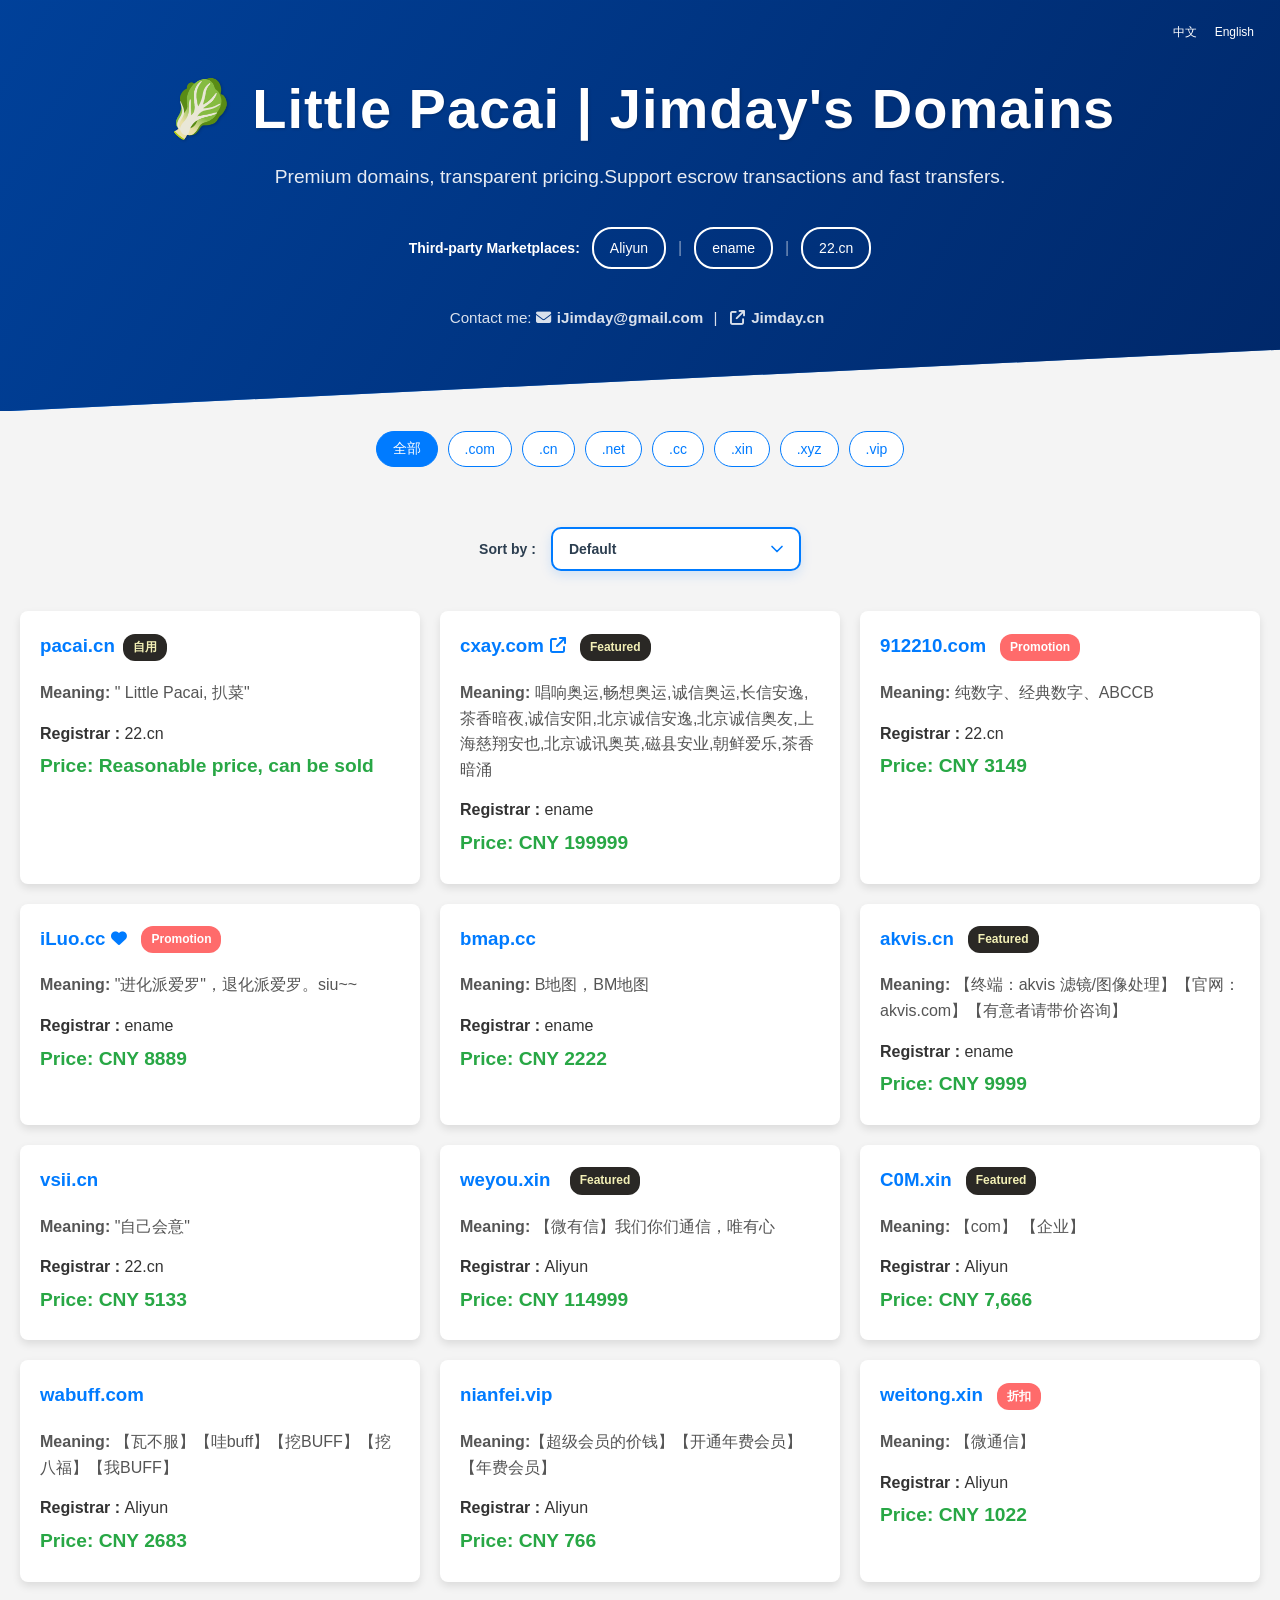
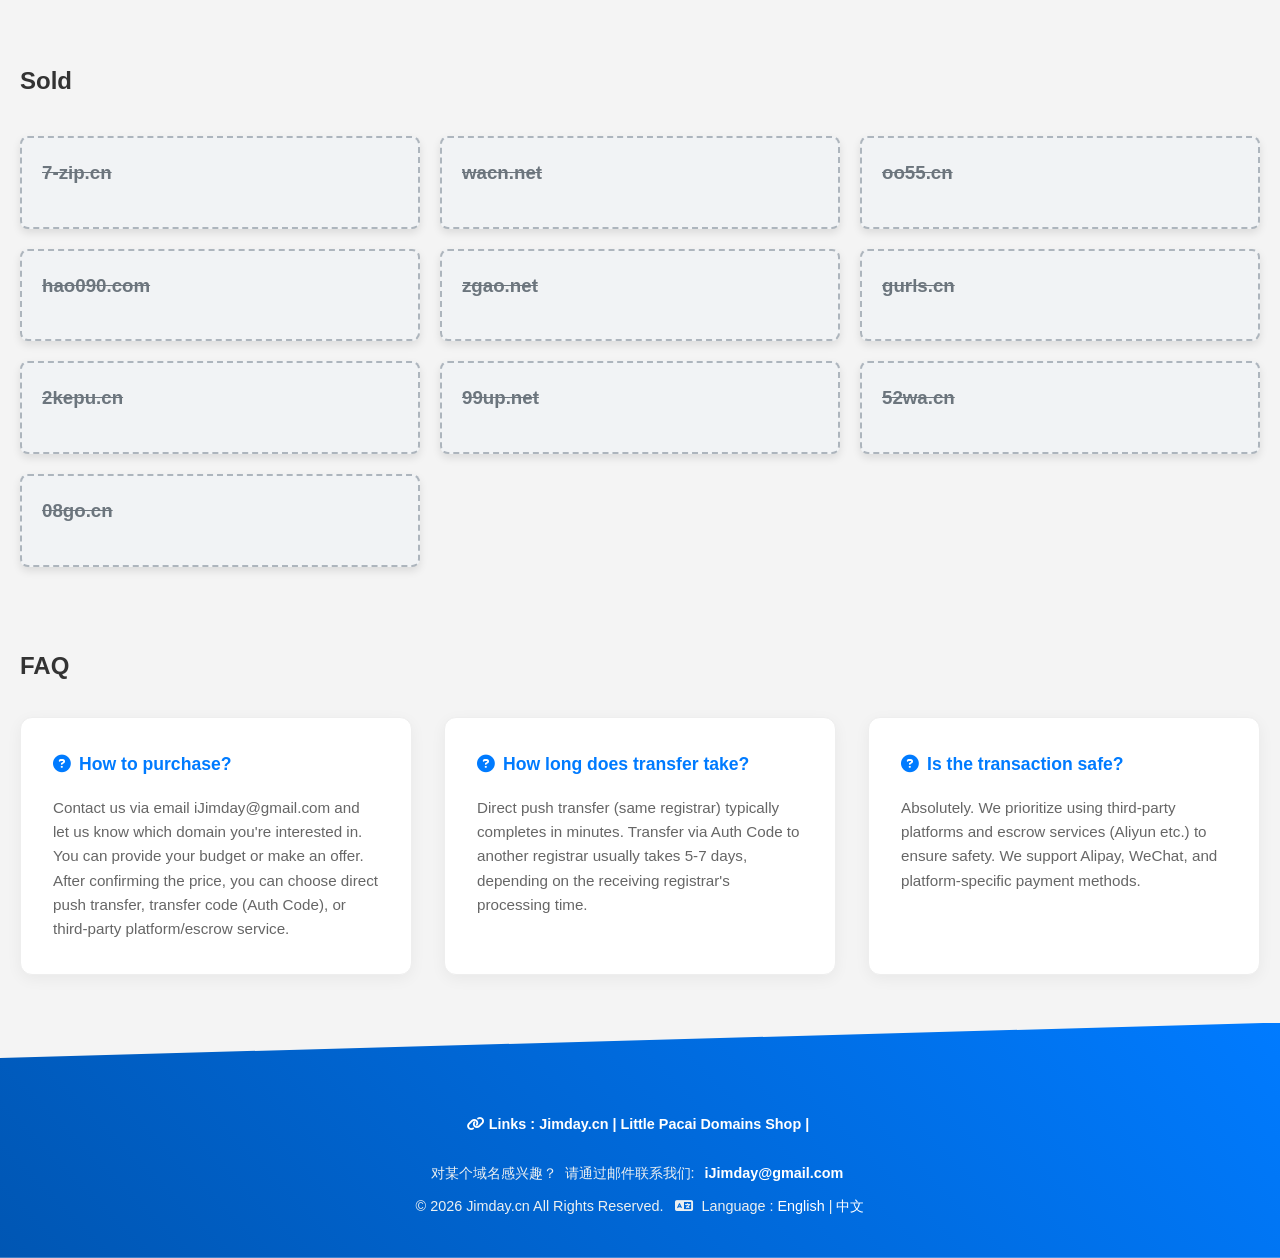
==== commit 246f0bb3: "update0505" ====
--- a/index.html
+++ b/index.html
@@ -1,66 +1,69 @@
 <!DOCTYPE html>
 <html lang="zh-CN">
 <head>
-    <meta charset="UTF-8">
-    <meta name="viewport" content="width=device-width, initial-scale=1.0">
-    <meta name="description" content="🥬小趴菜 - 小戴米铺 | 精选优质域名售卖 | 优惠域名交易">
-    <meta name="keywords" content="域名,域名售卖,精选域名,pacai.cn,furls.cn,jimday.cn,域名交易,双拼域名,品牌域名,com域名,cn域名,小趴菜,小戴米铺">
-    <meta name="author" content="小戴米铺">
-    <meta name="robots" content="index, follow, max-snippet:-1, max-image-preview:large, max-video-preview:-1">
-    <meta property="og:title" content="小戴米铺 - 高价值域名 8 折出手！精选优质域名售卖平台">
-    <meta property="og:description" content="小戴米铺专业域名售卖平台，提供精选优质域名，价格透明，品质保证。包含com、cn、cc、xyz等多种域名类型。">
-    <meta property="og:type" content="website">
-    <meta property="og:url" content="https://www.pacai.cn">
+	<meta charset="UTF-8">
+	<meta name="viewport" content="width=device-width, initial-scale=1.0">
+	<meta name="description" content="🥬小趴菜 - 小戴米铺 | 精选优质域名售卖 | 优惠域名交易">
+	<meta name="keywords" content="域名,域名售卖,精选域名,pacai.cn,furls.cn,jimday.cn,域名交易,双拼域名,品牌域名,com域名,cn域名,小趴菜,小戴米铺">
+	<meta name="author" content="小戴米铺">
+	<meta name="robots" content="index, follow, max-snippet:-1, max-image-preview:large, max-video-preview:-1">
+	<meta property="og:title" content="小戴米铺 - 高价值域名 8 折出手！精选优质域名售卖平台">
+	<meta property="og:description" content="小戴米铺专业域名售卖平台，提供精选优质域名，价格透明，品质保证。包含com、cn、cc、xyz等多种域名类型。">
+	<meta property="og:url" content="https://www.pacai.cn">
 	<meta property="og:locale" content="zh_CN" />
-    <meta name="twitter:card" content="summary_large_image">
-    <meta name="twitter:title" content="小戴米铺 - 精选优质域名售卖平台">
-    <meta name="twitter:description" content="小戴米铺 - 买卖精选域名，品质保证，优惠多多。">
-    <title>小趴菜 - 小戴米铺 | 精选优质域名售卖 | 优惠域名交易</title>
-    <link rel="canonical" href="https://www.pacai.cn">
-    <link rel="icon" type="image/svg+xml" href="img/logo.svg">
-    <link rel="stylesheet" href="static/css/style.css">
+	<meta property="og:type" content="website">
+	<meta name="twitter:card" content="summary" />
+	<meta name="twitter:title" content="小戴米铺 - 精选优质域名售卖平台">
+	<meta name="twitter:description" content="小戴米铺 - 买卖精选域名，品质保证，优惠多多。">
+	<meta name="theme-color" content="#007BFF" />
+	<title>小趴菜 - 小戴米铺 | 精选优质域名售卖 | 优惠域名交易</title>
+	<link rel="canonical" href="https://www.pacai.cn">
+	<link rel="icon" type="image/svg+xml" href="img/logo.svg">
+	<link rel="stylesheet" href="static/css/style.css">
+	<link rel="stylesheet" href="static/css/0kgyt4hzwb8kt.css" data-precedence="next" />
 	<link href="https://fonts.googleapis.com/css2?family=Montserrat:wght@400;600&display=swap" rel="stylesheet">
-	<link rel="stylesheet" href="static/css/0kgyt4hzwb8kt.css" data-precedence="next" />
 	<link rel="preload" as="script" fetchPriority="low" href="static/js/0g3yt-.a0ubwc.js" />
 	<link rel="preload" href="static/css/all.min.css" as="style" />
-	<link rel="stylesheet" href="static/css/all.min.css" />
+	<link rel="stylesheet" href="static/css/all.min.css" /><!--fontawesome-->
+	<link rel="stylesheet" type="text/css" href="static/css/pc-mobile.css"><!--PC-Mobile-->
 	<script src="static/js/0h5rk3giss727.js" async=""></script>
 	<script src="static/js/0wj8l4fwydekq.js" async=""></script>
 	<script src="static/js/turbopack-0gtc6un-vtmmf.js" async=""></script>
 	<script src="static/js/0wvj0fgs3y60o.js" async=""></script>
 	<script src="static/js/0dbhjjzl8qfwv.js" async=""></script>
-	<script src="static/js/0ng3gb0fuz_ff.js" async=""></script>
+	<!--<script src="static/js/106oa6a-x~_gi.js" async=""></script>-->
+	<!--<script src="static/js/0ng3gb0fuz_ff.js" async=""></script>-->
 	<script src="static/js/03~yq9q893hmn.js" noModule=""></script>
-	<link rel="stylesheet" type="text/css" href="static/css/pc-mobile.css">
-    <!-- 结构化数据 -->
-    <script type="application/ld+json">
-    {
-        "@context": "https://schema.org",
-        "@type": "Organization",
-        "name": "小戴米铺",
-        "url": "https://www.pacai.cn",
-        "description": "精选优质域名售卖平台",
-        "contactPoint": {
-            "@type": "ContactPoint",
-            "contactType": "Customer Service",
-            "email": "iJimday@gmail.com"
-        }
-    }
-    </script>
-    <script type="application/ld+json">
-    {
-        "@context": "https://schema.org",
-        "@type": "BreadcrumbList",
-        "itemListElement": [
-            {
-                "@type": "ListItem",
-                "position": 1,
-                "name": "首页",
-                "item": "https://www.pacai.cn"
-            }
-        ]
-    }
-    </script>
+	<script src="static/js/script.js"></script>
+	<!-- 结构化数据 -->
+	<script type="application/ld+json">
+	{
+		"@context": "https://schema.org",
+		"@type": "WebSite",
+		"name": "小戴米铺",
+		"url": "https://www.pacai.cn",
+		"description": "精选优质域名售卖平台",
+		"contactPoint": {
+			"@type": "ContactPoint",
+			"contactType": "Customer Service",
+			"email": "iJimday@gmail.com"
+		}
+	}
+	</script>
+	<script type="application/ld+json">
+	{
+		"@context": "https://schema.org",
+		"@type": "BreadcrumbList",
+		"itemListElement": [
+			{
+				"@type": "ListItem",
+				"position": 1,
+				"name": "首页",
+				"item": "https://www.pacai.cn"
+			}
+		]
+	}
+	</script>
 	<script src="static/js/translate.js"></script>
 	<script src="static/js/translate-fine-tuning.js"></script><!--translate.js的设置-->
 	<script charset="UTF-8" id="LA_COLLECT" src="//sdk.51.la/js-sdk-pro.min.js"></script><!--51.la-->
@@ -75,17 +78,14 @@
 		})();
 	</script><!--百度统计-->
 </head>
-<body>	
-    <div id="notification" class="notification">
-        <span class="notification-text">🔥 限时优惠：高价值域名5-8折出手！</span>
-        <button class="notification-close">&times;</button>
-    </div>
-    <header id="header">
-        <div class="header-overlay"></div>
+<body>
+	<div hidden=""></div>
+	<header id="header">
+		<div class="header-overlay"></div>
 		<div class="language-switcher"><a href="javascript:translate.changeLanguage('chinese_simplified');" class="lang-btn" title="中文">中文</a><a href="javascript:translate.changeLanguage('english');" class="lang-btn" title="English">English</a></div>
-        <div class="container" style="position: relative; z-index: 1;">
-            <h1>🥬小趴菜<span class="breakPSpan"> | 小戴米铺</span></h1>
-            <p>精选好域名，价格透明；<br class="breakPBr" style="display:none">支持担保交易与快速过户</p>
+		<div class="container" style="position: relative; z-index: 1;">
+			<h1>🥬小趴菜<span class="breakPSpan"> | 小戴米铺</span></h1>
+			<p>精选好域名，价格透明；<br class="breakPBr" style="display:none">支持担保交易与快速过户</p>
 			<div class="third-party-shops">
 				<span class="shop-title">我的其他米铺：</span>
 				<a href="https://mi.aliyun.com/shop/16484" target="_blank" rel="noopener noreferrer" class="shop-link">阿里云</a>
@@ -96,208 +96,208 @@
 			</div>
 			<p class="header-contact"> 请联系我： <i class="fa-solid fa-envelope"></i><span id="header-email" class="email-link"  title="点击复制">iJimday@gmail.com</span><span class="breakPSpan">&nbsp;|&nbsp;&nbsp;</span>
 			<br class="breakPBr" style="display:none"><i class="fa-solid fa-arrow-up-right-from-square"></i><a href="http://jimday.cn" target="_blank"><span id="" class="email-link">Jimday.cn</span></a></p>
-        </div>
-    </header>
-    <div class="filter-bar">
-        <button class="filter-btn active" data-filter="all">全部</button>
-        <button class="filter-btn" data-filter="com">.com</button>
+		</div>
+	</header>
+	<div class="filter-bar">
+		<button class="filter-btn active" data-filter="all">全部</button>
+		<button class="filter-btn" data-filter="com">.com</button>
 		<button class="filter-btn" data-filter="cn">.cn</button>
-        <button class="filter-btn" data-filter="net">.net</button>
-        <button class="filter-btn" data-filter="cc">.cc</button>
-        <button class="filter-btn" data-filter="xin">.xin</button>
-        <button class="filter-btn" data-filter="xyz">.xyz</button>
+		<button class="filter-btn" data-filter="net">.net</button>
+		<button class="filter-btn" data-filter="cc">.cc</button>
+		<button class="filter-btn" data-filter="xin">.xin</button>
+		<button class="filter-btn" data-filter="xyz">.xyz</button>
 		<button class="filter-btn" data-filter="vip">.vip</button>
-    </div>
-    <div class="sort-bar">
-        <label for="sort-select">排序方式:</label>
-        <select id="sort-select">
-            <option value="default">默认排序</option>
-            <option value="price-asc">价格 低→高</option>
-            <option value="price-desc">价格 高→低</option>
-            <option value="length-asc">域名长度 短→长</option>
-            <option value="length-desc">域名长度 长→短</option>
-            <option value="expiry-asc">到期时间 近→远</option>
-            <option value="expiry-desc">到期时间 远→近</option>
-        </select>
-    </div>
-    <main>
-        <div class="container">
-            <div class="card" data-price="0" data-expiry="2026-10-30" data-suffix="cn">
-                <div class="card-content">
-                    <h3>pacai.cn<span class="badge badge-featured">自用</span></h3>
-                    <p class="meaning"><strong>含义: </strong>"小趴菜，扒菜"</p>
-                    <p><strong>注册商: </strong>爱名网</p>
-                    <p><strong>到期时间: </strong>2026-10-30</p>
-                    <p><strong>状态: </strong>自用中</p>
-                    <p class="price">价格: 价格合适可售</p>
-                </div>
-            </div>
-            <div class="card" data-price="199999" data-expiry="2027-09-19" data-suffix="com">
-                <div class="card-content">
-                    <h3><a href="https://auction.ename.com/domain/buynow/cxay.com" target="_blank">cxay.com</a><span class="badge badge-featured">精选</span></h3>
-                    <p class="meaning"><strong>含义: </strong>唱响奥运,畅想奥运,诚信奥运,长信安逸,茶香暗夜,诚信安阳,北京诚信安逸,北京诚信奥友,上海慈翔安也,北京诚讯奥英,磁县安业,朝鲜爱乐,茶香暗涌</p>
-                    <p><strong>注册商: </strong>易名</p>
-                    <p><strong>到期时间: </strong>2027-09-19</p>
-                    <p><strong>状态: </strong>售卖中</p>
-                    <p class="price">价格: ¥199999</p>
-                </div>
-            </div>
-            <div class="card" data-price="3149" data-expiry="2026-11-21" data-suffix="com">
-                <div class="card-content">
-                    <h3><a href="https://am.22.cn/ykj/chujia_31510805.html" target="_blank">912210.com</a><span class="badge badge-discount">特惠</span></h3>
-                    <p class="meaning"><strong>含义: </strong>纯数字、经典数字、ABCCB</p>
-                    <p><strong>注册商: </strong>爱名网</p>
-                    <p><strong>到期时间: </strong>2026-11-21</p>
-                    <p><strong>状态: </strong>售卖中</p>
-                    <p class="price">价格: ¥3149</p>
-                </div>
-            </div>
-            <div class="card" data-price="8889" data-expiry="2026-08-19" data-suffix="cc">
-                <div class="card-content">
-                    <h3><a href="https://auction.ename.com/domain/buynow/iLuo.cc" target="_blank">iLuo.cc</a><span class="badge badge-discount">特惠</span></h3>
-                    <p class="meaning"><strong>含义: </strong>"进化派爱罗"，退化派爱罗。siu~~</p>
-                    <p><strong>注册商: </strong>易名</p>
-                    <p><strong>到期时间: </strong>2026-08-19</p>
-                    <p><strong>状态: </strong>售卖中</p>
-                    <p class="price">价格: ¥8889</p>
-                </div>
-            </div>
-            <div class="card" data-price="2222" data-expiry="2027-02-05" data-suffix="cc">
-                <div class="card-content">
-                    <h3><a href="https://auction.ename.com/domain/buynow/bmap.cc" target="_blank">bmap.cc</a></h3>
-                    <p class="meaning"><strong>含义: </strong>B地图，BM地图</p>
-                    <p><strong>注册商: </strong>易名</p>
-                    <p><strong>到期时间: </strong>2027-02-05</p>
-                    <p><strong>状态: </strong>售卖中</p>
-                    <p class="price">价格: ¥	2222</p>
-                </div>
-            </div>
-            <div class="card" data-price="9999" data-expiry="2026-11-04" data-suffix="cn">
-                <div class="card-content">
-                    <h3><a href="https://auction.ename.com/domain/buynow/akvis.cn" target="_blank">akvis.cn</a><span class="badge badge-featured">精选</span></h3>
-                    <p class="meaning"><strong>含义: </strong>【终端：akvis 滤镜/图像处理】【官网：akvis.com】【有意者请带价咨询】</p>
-                    <p><strong>注册商: </strong>易名</p>
-                    <p><strong>到期时间: </strong>2026-11-04</p>
-                    <p><strong>状态: </strong>售卖中</p>
-                    <p class="price">价格: ¥9999</p>
-                </div>
-            </div>
+	</div>
+	<div class="sort-bar">
+		<label for="sort-select">排序方式:</label>
+		<select id="sort-select">
+			<option value="default" selected="">默认排序</option>
+			<option value="price-asc">价格 低→高</option>
+			<option value="price-desc">价格 高→低</option>
+			<option value="length-asc">域名长度 短→长</option>
+			<option value="length-desc">域名长度 长→短</option>
+			<option value="expiry-asc">到期时间 近→远</option>
+			<option value="expiry-desc">到期时间 远→近</option>
+		</select>
+	</div>
+	<main>
+		<div class="container">
+			<div class="card" data-price="0" data-expiry="2026-10-30" data-suffix="cn">
+				<div class="card-content">
+					<h3>pacai.cn<span class="badge badge-featured">自用</span></h3>
+					<p class="meaning"><strong>含义: </strong>"小趴菜，扒菜"</p>
+					<p><strong>注册商: </strong>爱名网</p>
+					<p><strong>到期时间: </strong>2026-10-30</p>
+					<p><strong>状态: </strong>自用中</p>
+					<p class="price">价格: 价格合适可售</p>
+				</div>
+			</div>
+			<div class="card" data-price="199999" data-expiry="2027-09-19" data-suffix="com">
+				<div class="card-content">
+					<h3><a href="https://auction.ename.com/domain/buynow/cxay.com" target="_blank">cxay.com<i class="fa-duotone fa-solid fa-arrow-up-right-from-square"></i></a><span class="badge badge-featured">精选</span></h3>
+					<p class="meaning"><strong>含义: </strong>唱响奥运,畅想奥运,诚信奥运,长信安逸,茶香暗夜,诚信安阳,北京诚信安逸,北京诚信奥友,上海慈翔安也,北京诚讯奥英,磁县安业,朝鲜爱乐,茶香暗涌</p>
+					<p><strong>注册商: </strong>易名</p>
+					<p><strong>到期时间: </strong>2027-09-19</p>
+					<p><strong>状态: </strong>售卖中</p>
+					<p class="price">价格: ¥199999</p>
+				</div>
+			</div>
+			<div class="card" data-price="3149" data-expiry="2026-11-21" data-suffix="com">
+				<div class="card-content">
+					<h3><a href="https://am.22.cn/ykj/chujia_31510805.html" target="_blank">912210.com</a><span class="badge badge-discount">特惠</span></h3>
+					<p class="meaning"><strong>含义: </strong>纯数字、经典数字、ABCCB</p>
+					<p><strong>注册商: </strong>爱名网</p>
+					<p><strong>到期时间: </strong>2026-11-21</p>
+					<p><strong>状态: </strong>售卖中</p>
+					<p class="price">价格: ¥3149</p>
+				</div>
+			</div>
+			<div class="card" data-price="8889" data-expiry="2026-08-19" data-suffix="cc">
+				<div class="card-content">
+					<h3><a href="https://auction.ename.com/domain/buynow/iLuo.cc" target="_blank">iLuo.cc<i class="fa-solid fa-heart"></i></a><span class="badge badge-discount">特惠</span></h3>
+					<p class="meaning"><strong>含义: </strong>"进化派爱罗"，退化派爱罗。siu~~</p>
+					<p><strong>注册商: </strong>易名</p>
+					<p><strong>到期时间: </strong>2026-08-19</p>
+					<p><strong>状态: </strong>售卖中</p>
+					<p class="price">价格: ¥8889</p>
+				</div>
+			</div>
+			<div class="card" data-price="2222" data-expiry="2027-02-05" data-suffix="cc">
+				<div class="card-content">
+					<h3><a href="https://auction.ename.com/domain/buynow/bmap.cc" target="_blank">bmap.cc</a></h3>
+					<p class="meaning"><strong>含义: </strong>B地图，BM地图</p>
+					<p><strong>注册商: </strong>易名</p>
+					<p><strong>到期时间: </strong>2027-02-05</p>
+					<p><strong>状态: </strong>售卖中</p>
+					<p class="price">价格: ¥	2222</p>
+				</div>
+			</div>
+			<div class="card" data-price="9999" data-expiry="2026-11-04" data-suffix="cn">
+				<div class="card-content">
+					<h3><a href="https://auction.ename.com/domain/buynow/akvis.cn" target="_blank">akvis.cn</a><span class="badge badge-featured">精选</span></h3>
+					<p class="meaning"><strong>含义: </strong>【终端：akvis 滤镜/图像处理】【官网：akvis.com】【有意者请带价咨询】</p>
+					<p><strong>注册商: </strong>易名</p>
+					<p><strong>到期时间: </strong>2026-11-04</p>
+					<p><strong>状态: </strong>售卖中</p>
+					<p class="price">价格: ¥9999</p>
+				</div>
+			</div>
 			<div class="card" data-price="5133" data-expiry="2026-09-09" data-suffix="cn">
-                <div class="card-content">
-                    <h3><a href="https://am.22.cn/ykj/chujia_31461445.html" target="_blank">vsii.cn</a></h3>
-                    <p class="meaning"><strong>含义: </strong>"自己会意"</p>
-                    <p><strong>注册商: </strong>爱名网</p>
-                    <p><strong>到期时间: </strong>2026-09-09</p>
-                    <p><strong>状态: </strong> 售卖中</p>
-                    <p class="price">价格: ¥5133</p>
-                </div>
-            </div>
-            <div class="card" data-price="114999" data-expiry="2026-11-11" data-suffix="xin">
-                <div class="card-content">
-                    <h3><a href="https://mi.aliyun.com/domain-detail?domain=weyou.xin" target="_blank">weyou.xin</a> <span class="badge badge-featured">精选</span></h3>
-                    <p class="meaning"><strong>含义: </strong>【微有信】我们你们通信，唯有心</p>
-                    <p><strong>注册商: </strong>阿里云</p>
-                    <p><strong>到期时间: </strong>2026-11-11</p>
-                    <p><strong>状态: </strong>售卖中</p>
-                    <p class="price">价格: ¥114999</p>
-                </div>
-            </div>
-            <div class="card" data-price="7666" data-expiry="2027-05-12" data-suffix="xin">
-                <div class="card-content">
-                    <h3><a href="https://mi.aliyun.com/domain-detail?domain=c0m.xin" target="_blank">C0M.xin</a><span class="badge badge-featured">精选</span></h3>
-                    <p class="meaning"><strong>含义: </strong>【com】 【企业】</p>
-                    <p><strong>注册商: </strong>阿里云</p>
-                    <p><strong>到期时间: </strong>2027-05-12</p>
-                    <p><strong>状态:</strong>售卖中</p>
-                    <p class="price">价格: ¥7,666</p>
-                </div>
-            </div>
-            <div class="card" data-price="2683" data-expiry="2027-01-07" data-suffix="com">
-                <div class="card-content">
-                    <h3><a href="https://mi.aliyun.com/domain-detail?domain=wabuff.com" target="_blank">wabuff.com</a></h3>
-                    <p class="meaning"><strong>含义: </strong>【瓦不服】【哇buff】【挖BUFF】【挖八福】【我BUFF】</p>
-                    <p><strong>注册商: </strong>阿里云</p>
-                    <p><strong>到期时间: </strong>2027-01-07</p>
-                    <p><strong>状态: </strong>售卖中</p>
-                    <p class="price">价格: ¥2683</p>
-                </div>
-            </div>
-            <div class="card" data-price="766" data-expiry="2027-05-18" data-suffix="vip">
-                <div class="card-content">
-                    <h3><a href="https://mi.aliyun.com/domain-detail?domain=nianfei.vip" target="_blank">nianfei.vip</a></h3>
-                    <p class="meaning"><strong>含义:</strong>【超级会员的价钱】【开通年费会员】【年费会员】</p>
-                    <p><strong>注册商: </strong>阿里云</p>
-                    <p><strong>到期时间: </strong>2027-05-18</p>
-                    <p><strong>状态: </strong>售卖中</p>
-                    <p class="price">价格: ¥766</p>
-                </div>
-            </div>
-            <div class="card" data-price="1022" data-expiry="2026-11-11" data-suffix="xin">
-                <div class="card-content">
-                    <h3><a href="https://mi.aliyun.com/domain-detail?domain=weitong.xin" target="_blank">weitong.xin</a><span class="badge badge-discount">折扣</span></h3>
-                    <p class="meaning"><strong>含义: </strong>【微通信】</p>
-                    <p><strong>注册商: </strong>阿里云</p>
-                    <p><strong>到期时间: </strong>2026-11-11</p>
-                    <p><strong>状态: </strong>售卖中</p>
-                    <p class="price">价格: ¥1022</p>
-                </div>
-            </div>
-        </div>
-        <div class="container">
-            <h2 class="sold-title">已售出</h2>
-            <div class="sold-section">
-                <div class="card sold" data-price="0" data-expiry="0" data-suffix="cn">
-                    <div class="card-content">
-                        <h3>7-zip.cn</h3>
-                    </div>
-                </div>
+				<div class="card-content">
+					<h3><a href="https://am.22.cn/ykj/chujia_31461445.html" target="_blank">vsii.cn</a></h3>
+					<p class="meaning"><strong>含义: </strong>"自己会意"</p>
+					<p><strong>注册商: </strong>爱名网</p>
+					<p><strong>到期时间: </strong>2026-09-09</p>
+					<p><strong>状态: </strong> 售卖中</p>
+					<p class="price">价格: ¥5133</p>
+				</div>
+			</div>
+			<div class="card" data-price="114999" data-expiry="2026-11-11" data-suffix="xin">
+				<div class="card-content">
+					<h3><a href="https://mi.aliyun.com/domain-detail?domain=weyou.xin" target="_blank">weyou.xin</a> <span class="badge badge-featured">精选</span></h3>
+					<p class="meaning"><strong>含义: </strong>【微有信】我们你们通信，唯有心</p>
+					<p><strong>注册商: </strong>阿里云</p>
+					<p><strong>到期时间: </strong>2026-11-11</p>
+					<p><strong>状态: </strong>售卖中</p>
+					<p class="price">价格: ¥114999</p>
+				</div>
+			</div>
+			<div class="card" data-price="7666" data-expiry="2027-05-12" data-suffix="xin">
+				<div class="card-content">
+					<h3><a href="https://mi.aliyun.com/domain-detail?domain=c0m.xin" target="_blank">C0M.xin</a><span class="badge badge-featured">精选</span></h3>
+					<p class="meaning"><strong>含义: </strong>【com】 【企业】</p>
+					<p><strong>注册商: </strong>阿里云</p>
+					<p><strong>到期时间: </strong>2027-05-12</p>
+					<p><strong>状态:</strong>售卖中</p>
+					<p class="price">价格: ¥7,666</p>
+				</div>
+			</div>
+			<div class="card" data-price="2683" data-expiry="2027-01-07" data-suffix="com">
+				<div class="card-content">
+					<h3><a href="https://mi.aliyun.com/domain-detail?domain=wabuff.com" target="_blank">wabuff.com</a></h3>
+					<p class="meaning"><strong>含义: </strong>【瓦不服】【哇buff】【挖BUFF】【挖八福】【我BUFF】</p>
+					<p><strong>注册商: </strong>阿里云</p>
+					<p><strong>到期时间: </strong>2027-01-07</p>
+					<p><strong>状态: </strong>售卖中</p>
+					<p class="price">价格: ¥2683</p>
+				</div>
+			</div>
+			<div class="card" data-price="766" data-expiry="2027-05-18" data-suffix="vip">
+				<div class="card-content">
+					<h3><a href="https://mi.aliyun.com/domain-detail?domain=nianfei.vip" target="_blank">nianfei.vip</a></h3>
+					<p class="meaning"><strong>含义:</strong>【超级会员的价钱】【开通年费会员】【年费会员】</p>
+					<p><strong>注册商: </strong>阿里云</p>
+					<p><strong>到期时间: </strong>2027-05-18</p>
+					<p><strong>状态: </strong>售卖中</p>
+					<p class="price">价格: ¥766</p>
+				</div>
+			</div>
+			<div class="card" data-price="1022" data-expiry="2026-11-11" data-suffix="xin">
+				<div class="card-content">
+					<h3><a href="https://mi.aliyun.com/domain-detail?domain=weitong.xin" target="_blank">weitong.xin</a><span class="badge badge-discount">折扣</span></h3>
+					<p class="meaning"><strong>含义: </strong>【微通信】</p>
+					<p><strong>注册商: </strong>阿里云</p>
+					<p><strong>到期时间: </strong>2026-11-11</p>
+					<p><strong>状态: </strong>售卖中</p>
+					<p class="price">价格: ¥1022</p>
+				</div>
+			</div>
+		</div>
+		<div class="container">
+			<h2 class="sold-title">已售出</h2>
+			<div class="sold-section">
+				<div class="card sold" data-price="0" data-expiry="0" data-suffix="cn">
+					<div class="card-content">
+						<h3>7-zip.cn</h3>
+					</div>
+				</div>
 				<div class="card sold" data-price="0" data-expiry="0" data-suffix="net">
-                    <div class="card-content">
-                        <h3>wacn.net</h3>
-                    </div>
-                </div>
-                <div class="card sold pc-content pad-content" data-price="0" data-expiry="0" data-suffix="cn">
-                    <div class="card-content">
-                        <h3>oo55.cn</h3>
-                    </div>
-                </div>
+					<div class="card-content">
+						<h3>wacn.net</h3>
+					</div>
+				</div>
+				<div class="card sold pc-content pad-content" data-price="0" data-expiry="0" data-suffix="cn">
+					<div class="card-content">
+						<h3>oo55.cn</h3>
+					</div>
+				</div>
 				<div class="card sold pc-content pad-content" data-price="0" data-expiry="0" data-suffix="com">
-                    <div class="card-content">
-                        <h3>hao090.com</h3>
-                    </div>
-                </div>
+					<div class="card-content">
+						<h3>hao090.com</h3>
+					</div>
+				</div>
 				<div class="card sold pc-content pad-content" data-price="0" data-expiry="0" data-suffix="net">
-                    <div class="card-content">
-                        <h3>zgao.net</h3>
-                    </div>
-                </div>
+					<div class="card-content">
+						<h3>zgao.net</h3>
+					</div>
+				</div>
 				<div class="card sold pc-content pad-content" data-price="0" data-expiry="0" data-suffix="cn">
-                    <div class="card-content">
-                        <h3>gurls.cn</h3>
-                    </div>
-                </div>
-                <div class="card sold pc-content pad-content" data-price="0" data-expiry="0" data-suffix="cn">
-                    <div class="card-content">
-                        <h3>2kepu.cn</h3>
-                    </div>
-                </div>
-                <div class="card sold pc-content pad-content" data-price="0" data-expiry="0" data-suffix="net">
-                    <div class="card-content">
-                        <h3>99up.net</h3>
-                    </div>
-                </div>
-                <div class="card sold pc-content" data-price="0" data-expiry="0" data-suffix="cn">
-                    <div class="card-content">
-                        <h3>52wa.cn</h3>
-                    </div>
-                </div>
-                <div class="card sold pc-content" data-price="0" data-expiry="0" data-suffix="cn">
-                    <div class="card-content">
-                        <h3>08go.cn</h3>
-                    </div>
-                </div>
-            </div>
-        </div>
+					<div class="card-content">
+						<h3>gurls.cn</h3>
+					</div>
+				</div>
+				<div class="card sold pc-content pad-content" data-price="0" data-expiry="0" data-suffix="cn">
+					<div class="card-content">
+						<h3>2kepu.cn</h3>
+					</div>
+				</div>
+				<div class="card sold pc-content pad-content" data-price="0" data-expiry="0" data-suffix="net">
+					<div class="card-content">
+						<h3>99up.net</h3>
+					</div>
+				</div>
+				<div class="card sold pc-content" data-price="0" data-expiry="0" data-suffix="cn">
+					<div class="card-content">
+						<h3>52wa.cn</h3>
+					</div>
+				</div>
+				<div class="card sold pc-content" data-price="0" data-expiry="0" data-suffix="cn">
+					<div class="card-content">
+						<h3>08go.cn</h3>
+					</div>
+				</div>
+			</div>
+		</div>
 		<div class="container faq-section">
 			<h2 class="sold-title">常见问题 (FAQ)</h2>
 			<div class="faq-grid">
@@ -333,58 +333,32 @@
 				</div>
 			</div>
 		</div>
-    </main>
-    <footer>
-        <div class="container">
-            <div class="links">
+	</main>
+	<footer>
+		<div class="container">
+			<div class="links">
 				<span><i class="fas fa-link"></i>
-                <span>友情链接:</span>
+				<span>友情链接:</span>
 				<a title="Jimday.cn" href="http://Jimday.cn/" target="_blank">阿戴主页</a> | 
 				<a title="阿戴米市" href="http://www.2urls.cn/" target="_blank">小趴菜米市</a> | 
 				<a title="小戴米铺E" href="http://www.eurls.cn/" target="_blank"><img height="18" src="http://www.ename.com.cn/uploadfile/formlogo/620934/20161006532324027620934.png" alt=""/></a>
-                <!--
-                <a title="TLD 列表" href="https://zh-hans.tld-list.com/" target="_blank" class="emoji-link">✌️</a>
-				-->
-            </div>
+				<!--<a title="TLD 列表" href="https://zh-hans.tld-list.com/" target="_blank" class="emoji-link">✌️</a>-->
+			</div>
 			<p>对某个域名感兴趣？&nbsp;&nbsp;<br class="breakPBr" style="display:none">请通过邮件联系我们: <span id="email-text" class="email-link">iJimday@gmail.com</span></p>
 			<div>
-            <p>&copy; <script>document.write(new Date().getFullYear());</script> Jimday.cn All Rights Reserved.&nbsp;&nbsp;
+			<p>&copy; <script>document.write(new Date().getFullYear());</script> Jimday.cn All Rights Reserved.&nbsp;&nbsp;
 				<br class="breakPBr" style="display:none">
 				<i class="fa-solid fa-language"></i>&nbsp;切换语言:
 				<a class="ignore" href="javascript:translate.changeLanguage('english');">English</a> | 
 				<a class="ignore" href="javascript:translate.changeLanguage('chinese_simplified');">中文</a>
 			</p>
 			</div>
-        </div>
-    </footer>
+		</div>
+	</footer>
 	<script>
 		translate.execute(); //dom加载完后，进行translate.js 触发翻译的执行 //进行翻译
-	</script>
-    <script src="static/js/script.js"></script>
-    <script defer src="https://cloud.umami.is/script.js" data-website-id="22e306ec-08f8-4a81-a92f-ee039bbde5c8"></script>
-    <script src="static/js/bing-daily-img.js"></script><!--Bing daily img-->
+	</script><!--translate.js的设置-->
+	<script src="static/js/bing-daily-img.js"></script><!--Bing daily img-->
 	<script src="static/js/0g3yt-.a0ubwc.js" id="_R_" async=""></script>
-	<script>
-		(self.__next_f = self.__next_f || []).push([0])
-	</script>
-	<script>
-		self.__next_f.push([1, "1:\"$Sreact.fragment\"\n2:I[79520,[\"/static/js/0wvj0fgs3y60o.js\",\"/static/js/0dbhjjzl8qfwv.js\"],\"\"]\n3:I[66068,[\"/static/js/0wvj0fgs3y60o.js\",\"/static/js/0dbhjjzl8qfwv.js\"],\"LanguageProvider\"]\n4:I[39756,[\"/static/js/0wvj0fgs3y60o.js\",\"/static/js/0dbhjjzl8qfwv.js\"],\"default\"]\n5:I[37457,[\"/static/js/0wvj0fgs3y60o.js\",\"/static/js/0dbhjjzl8qfwv.js\"],\"default\"]\n7:I[97367,[\"/static/js/0wvj0fgs3y60o.js\",\"/static/js/0dbhjjzl8qfwv.js\"],\"OutletBoundary\"]\n8:\"$Sreact.suspense\"\na:I[97367,[\"/static/js/0wvj0fgs3y60o.js\",\"/static/js/0dbhjjzl8qfwv.js\"],\"ViewportBoundary\"]\nc:I[97367,[\"/static/js/0wvj0fgs3y60o.js\",\"/static/js/0dbhjjzl8qfwv.js\"],\"MetadataBoundary\"]\ne:I[68027,[\"/static/js/0wvj0fgs3y60o.js\",\"/static/js/0dbhjjzl8qfwv.js\"],\"default\",1]\n:HL[\"/static/js/0kgyt4hzwb8kt.css\",\"style\"]\n:HL[\"/vendors/font-awesome/all.min.css\",\"style\"]\n"])
-	</script>
-	<script>
-		self.__next_f.push([1, "0:{\"P\":null,\"c\":[\"\",\"\"],\"q\":\"\",\"i\":false,\"f\":[[[\"\",{\"children\":[\"__PAGE__\",{}]},\"$undefined\",\"$undefined\",16],[[\"$\",\"$1\",\"c\",{\"children\":[[[\"$\",\"link\",\"0\",{\"rel\":\"stylesheet\",\"href\":\"/static/js/0kgyt4hzwb8kt.css\",\"precedence\":\"next\",\"crossOrigin\":\"$undefined\",\"nonce\":\"$undefined\"}],[\"$\",\"script\",\"script-0\",{\"src\":\"/static/js/0wvj0fgs3y60o.js\",\"async\":true,\"nonce\":\"$undefined\"}],[\"$\",\"script\",\"script-1\",{\"src\":\"/static/js/0dbhjjzl8qfwv.js\",\"async\":true,\"nonce\":\"$undefined\"}]],[\"$\",\"html\",null,{\"lang\":\"zh-CN\",\"children\":[[\"$\",\"head\",null,{\"children\":[[\"$\",\"meta\",null,{\"charSet\":\"UTF-8\"}],[\"$\",\"meta\",null,{\"name\":\"viewport\",\"content\":\"width=device-width, initial-scale=1.0\"}],[\"$\",\"meta\",null,{\"name\":\"theme-color\",\"content\":\"#007BFF\"}],[\"$\",\"meta\",null,{\"name\":\"robots\",\"content\":\"index, follow, max-snippet:-1, max-image-preview:large, max-video-preview:-1\"}],[\"$\",\"link\",null,{\"rel\":\"stylesheet\",\"href\":\"/vendors/font-awesome/all.min.css\"}],[\"$\",\"$L2\",null,{\"defer\":true,\"src\":\"https://cloud.umami.is/script.js\",\"data-website-id\":\"22e306ec-08f8-4a81-a92f-ee039bbde5c8\"}]]}],[\"$\",\"body\",null,{\"children\":[\"$\",\"$L3\",null,{\"children\":[\"$\",\"$L4\",null,{\"parallelRouterKey\":\"children\",\"error\":\"$undefined\",\"errorStyles\":\"$undefined\",\"errorScripts\":\"$undefined\",\"template\":[\"$\",\"$L5\",null,{}],\"templateStyles\":\"$undefined\",\"templateScripts\":\"$undefined\",\"notFound\":[[[\"$\",\"title\",null,{\"children\":\"404: This page could not be found.\"}],[\"$\",\"div\",null,{\"style\":{\"fontFamily\":\"system-ui,\\\"Segoe UI\\\",Roboto,Helvetica,Arial,sans-serif,\\\"Apple Color Emoji\\\",\\\"Segoe UI Emoji\\\"\",\"height\":\"100vh\",\"textAlign\":\"center\",\"display\":\"flex\",\"flexDirection\":\"column\",\"alignItems\":\"center\",\"justifyContent\":\"center\"},\"children\":[\"$\",\"div\",null,{\"children\":[[\"$\",\"style\",null,{\"dangerouslySetInnerHTML\":{\"__html\":\"body{color:#000;background:#fff;margin:0}.next-error-h1{border-right:1px solid rgba(0,0,0,.3)}@media (prefers-color-scheme:dark){body{color:#fff;background:#000}.next-error-h1{border-right:1px solid rgba(255,255,255,.3)}}\"}}],[\"$\",\"h1\",null,{\"className\":\"next-error-h1\",\"style\":{\"display\":\"inline-block\",\"margin\":\"0 20px 0 0\",\"padding\":\"0 23px 0 0\",\"fontSize\":24,\"fontWeight\":500,\"verticalAlign\":\"top\",\"lineHeight\":\"49px\"},\"children\":404}],[\"$\",\"div\",null,{\"style\":{\"display\":\"inline-block\"},\"children\":[\"$\",\"h2\",null,{\"style\":{\"fontSize\":14,\"fontWeight\":400,\"lineHeight\":\"49px\",\"margin\":0},\"children\":\"This page could not be found.\"}]}]]}]}]],[]],\"forbidden\":\"$undefined\",\"unauthorized\":\"$undefined\"}]}]}]]}]]}],{\"children\":[[\"$\",\"$1\",\"c\",{\"children\":[\"$L6\",[[\"$\",\"script\",\"script-0\",{\"src\":\"/static/js/0ng3gb0fuz_ff.js\",\"async\":true,\"nonce\":\"$undefined\"}]],[\"$\",\"$L7\",null,{\"children\":[\"$\",\"$8\",null,{\"name\":\"Next.MetadataOutlet\",\"children\":\"$@9\"}]}]]}],{},null,false,null]},null,false,null],[\"$\",\"$1\",\"h\",{\"children\":[null,[\"$\",\"$La\",null,{\"children\":\"$Lb\"}],[\"$\",\"div\",null,{\"hidden\":true,\"children\":[\"$\",\"$Lc\",null,{\"children\":[\"$\",\"$8\",null,{\"name\":\"Next.Metadata\",\"children\":\"$Ld\"}]}]}],null]}],false]],\"m\":\"$undefined\",\"G\":[\"$e\",[[\"$\",\"link\",\"0\",{\"rel\":\"stylesheet\",\"href\":\"/static/js/0kgyt4hzwb8kt.css\",\"precedence\":\"next\",\"crossOrigin\":\"$undefined\",\"nonce\":\"$undefined\"}]]],\"S\":true,\"h\":null,\"s\":\"$undefined\",\"l\":\"$undefined\",\"p\":\"$undefined\",\"d\":\"$undefined\",\"b\":\"jnk48aNLCZQrsPeozd8nR\"}\n"])
-	</script>
-	<script>
-		self.__next_f.push([1, "f:I[17942,[\"/static/js/0wvj0fgs3y60o.js\",\"/static/js/0dbhjjzl8qfwv.js\",\"/static/js/0ng3gb0fuz_ff.js\"],\"default\"]\n10:I[96816,[\"/static/js/0wvj0fgs3y60o.js\",\"/static/js/0dbhjjzl8qfwv.js\",\"/static/js/0ng3gb0fuz_ff.js\"],\"default\"]\n"])
-	</script>
-	<script>
-		self.__next_f.push([1, "6:[\"$\",\"div\",null,{\"style\":{\"display\":\"flex\",\"flexDirection\":\"column\",\"minHeight\":\"100vh\"},\"children\":[[\"$\",\"$Lf\",null,{\"siteInfo\":{\"title\":\"🥬小趴菜 | 小戴米铺\",\"titleEn\":\"Jimday's Domains\",\"description\":\"小戴米铺专业域名售卖平台，提供精选优质域名，价格透明，品质保证。包含com、cn、cc、xyz等多种域名类型。\",\"descriptionEn\":\"Premium domain names marketplace offering com and more extensions. Fair prices, quality guaranteed. Buy and sell premium domains at Jimday.\",\"subtitle\":\"精选好域名，价格透明；支持担保交易与快速过户\",\"subtitleEn\":\"Premium domains, transparent pricing. Support escrow transactions and fast transfers.\",\"email\":\"ijimday@gmail.com\",\"url\":\"https://www.pacai.cn\"}}],[\"$\",\"main\",null,\"link\":\"http://www.jimday.cn\",\"featured\":false,\"discount\":false}]}],\"$L11\",\"$L12\"]}],\"$L13\"]}]\n"])
-	</script>
-	<script>
-		self.__next_f.push([1, "14:I[8481,[\"/static/js/0wvj0fgs3y60o.js\",\"/static/js/0dbhjjzl8qfwv.js\",\"/static/js/0ng3gb0fuz_ff.js\"],\"default\"]\n15:I[39565,[\"/static/js/0wvj0fgs3y60o.js\",\"/static/js/0dbhjjzl8qfwv.js\",\"/static/js/0ng3gb0fuz_ff.js\"],\"default\"]\n16:I[1805,[\"/static/js/0wvj0fgs3y60o.js\",\"/static/js/0dbhjjzl8qfwv.js\",\"/static/js/0ng3gb0fuz_ff.js\"],\"default\"]\n11:[\"$\",\"$L14\",null,{\"soldDomains\":[{\"id\":\"laozhuan-com-sold\",\"name\":\"laozhuan.com\",\"extension\":\"com\",\"soldPrice\":199},{\"id\":\"duannong-com-sold\",\"name\":\"duannong.com\",\"extension\":\"com\",\"soldPrice\":149},{\"id\":\"qiuchai-com-sold\",\"name\":\"qiuchai.com\",\"extension\":\"com\",\"soldPrice\":199},{\"id\":\"hao-tax-sold\",\"name\":\"hao.tax\",\"extension\":\"tax\",\"soldPrice\":299},{\"id\":\"cms-wang-sold\",\"name\":\"cms.wang\",\"extension\":\"wang\",\"soldPrice\":699},{\"id\":\"till-win-sold\",\"name\":\"till.win\",\"extension\":\"win\",\"soldPrice\":1299},{\"id\":\"guaiyao-com-sold\",\"name\":\"guaiyao.com\",\"extension\":\"com\"},{\"id\":\"baocong-com-sold\",\"name\":\"baocong.com\",\"extension\":\"com\"},{\"id\":\"papergot-com-sold\",\"name\":\"papergot.com\",\"extension\":\"com\"}]}]\n12:[\"$\",\"$L15\",null,{\"faqs\":[{\"question\":\"如何购买？\",\"questionEn\":\"How to purchase?\",\"answer\":\"通过邮箱 ijimday@gmail.com 联系我们，告知想购买的域名。您可以附上预算或出价。确认价格后，可选择站内 Push、转移码 (Auth Code) 或第三方平台/担保交易。\",\"answerEn\":\"Contact us via email ijimday@gmail.com and let us know which domain you're interested in. You can provide your budget or make an offer. After confirming the price, you can choose direct push transfer, transfer code (Auth Code), or third-party platform/escrow service.\"},{\"question\":\"过户需要多久？\",\"questionEn\":\"How long does transfer take?\",\"answer\":\"站内 Push (同注册商) 通常几分钟完成。转移码转入其他注册商通常需 5-7 天，取决于目标注册商的处理速度。\",\"answerEn\":\"Direct push transfer (same registrar) typically completes in minutes. Transfer via Auth Code to another registrar usually takes 5-7 days, depending on the receiving registrar's processing time.\"},{\"question\":\"交易是否安全？\",\"questionEn\":\"Is the transaction safe?\",\"answer\":\"妥的。优先采用第三方平台/担保交易 (阿里云、Dynadot、Spaceship 等) 确保安全。支持支付宝、微信或平台指定支付方式。\",\"answerEn\":\"Absolutely. We prioritize using third-party platforms and escrow services (Aliyun, Dynadot, Spaceship, etc.) to ensure safety. We support Alipay, WeChat, and platform-specific payment methods.\"}]}]\n13:[\"$\",\"$L16\",null,{\"siteInfo\":\"$6:props:children:0:props:siteInfo\"}]\n"])
-	</script>
-	<script>
-		self.__next_f.push([1, "b:[[\"$\",\"meta\",\"0\",{\"charSet\":\"utf-8\"}],[\"$\",\"meta\",\"1\",{\"name\":\"viewport\",\"content\":\"width=device-width, initial-scale=1\"}]]\n"])
-	</script>
-	<script>
-		self.__next_f.push([1, "17:I[27201,[\"/static/js/0wvj0fgs3y60o.js\",\"/static/js/0dbhjjzl8qfwv.js\"],\"IconMark\"]\n9:null\nd:[[\"$\",\"title\",\"0\",{\"children\":\"小趴菜 - 小戴米铺 | 精选优质域名售卖 | 优惠域名交易\"}],[\"$\",\"meta\",\"1\",{\"name\":\"description\",\"content\":\"小戴米铺专业域名售卖平台，提供精选优质域名，价格透明，品质保证。包含com、cn、cc、xyz等多种域名类型。\"}],[\"$\",\"meta\",\"2\",{\"name\":\"keywords\",\"content\":\"域名,域名售卖,精选域名,pacai.cn,furls.cn,jimday.cn,域名交易,双拼域名,品牌域名,com域名,cn域名,小趴菜,小戴米铺\"}],[\"$\",\"meta\",\"3\",{\"property\":\"og:title\",\"content\":\"小戴米铺 - 高价值域名 8 折出手！精选优质域名售卖\"}],[\"$\",\"meta\",\"4\",{\"property\":\"og:description\",\"content\":\"小戴米铺专业域名售卖，提供精选优质域名，价格透明，品质保证。包含com、cool、win等多种域名类型。\"}],[\"$\",\"meta\",\"5\",{\"property\":\"og:url\",\"content\":\"https://www.pacai.cn\"}],[\"$\",\"meta\",\"6\",{\"property\":\"og:locale\",\"content\":\"zh_CN\"}],[\"$\",\"meta\",\"7\",{\"property\":\"og:type\",\"content\":\"website\"}],[\"$\",\"meta\",\"8\",{\"name\":\"twitter:card\",\"content\":\"summary\"}],[\"$\",\"meta\",\"9\",{\"name\":\"twitter:title\",\"content\":\"小戴米铺 - 高价值域名 8 折出手！精选优质域名售卖\"}],[\"$\",\"meta\",\"10\",{\"name\":\"twitter:description\",\"content\":\"小戴米铺专业域名售卖，提供精选优质域名，价格透明，品质保证。包含com、cool、win等多种域名类型。\"}],[\"$\",\"link\",\"11\",{\"rel\":\"icon\",\"href\":\"/favicon.ico?favicon.0x3dzn~oxb6tn.ico\",\"sizes\":\"256x256\",\"type\":\"image/x-icon\"}],[\"$\",\"$L17\",\"12\",{}]]\n"])
-	</script>+</body>
+</html>
--- a/static/css/0kgyt4hzwb8kt.css
+++ b/static/css/0kgyt4hzwb8kt.css
@@ -1 +1 @@
-body{color:#333;background-color:#f4f4f4;margin:0;padding:0;font-family:-apple-system,BlinkMacSystemFont,Segoe UI,Roboto,Helvetica Neue,Arial,sans-serif;line-height:1.6}main{flex:1}.notification{color:#ff6b6b;z-index:9999;will-change:transform, opacity;backface-visibility:hidden;background:#fff;border-radius:8px;justify-content:space-between;align-items:center;gap:12px;padding:10px 16px;font-size:14px;font-weight:600;animation:.4s ease-out slideInNotification;display:none;position:fixed;top:20px;right:20px;box-shadow:0 2px 8px #00000014}.notification.hide{animation:.4s ease-out forwards slideOutNotification}@keyframes slideInNotification{0%{opacity:0;transform:translate(400px)}to{opacity:1;transform:translate(0)}}@keyframes slideOutNotification{0%{opacity:1;transform:translate(0)}to{opacity:0;transform:translate(400px)}}.notification-text{white-space:normal;word-break:break-word}.notification-close{color:#ff6b6b;cursor:pointer;background:0 0;border:none;flex-shrink:0;justify-content:center;align-items:center;width:24px;height:24px;padding:2px 6px;font-size:18px;line-height:1;transition:transform .2s;display:flex}.notification-close:hover{transform:scale(1.2)}.language-switcher{z-index:10000;align-items:center;gap:6px;display:flex;position:absolute;top:20px;right:20px}.lang-btn{color:#fff;cursor:pointer;border-radius:4px;padding:3px 6px;font-size:12px;font-weight:500;text-decoration:none}.lang-btn.active{color:#007bff;font-weight:600}.lang-separator{color:#ffffff80;font-size:12px}.container{max-width:1400px;margin:0 auto;padding:0 20px}header{color:#fff;text-align:center;clip-path:polygon(0 0,100% 0,100% 85%,0 100%);background:linear-gradient(45deg,#007bff,#0056b3) 50%/cover;padding:4rem 0;position:relative}header .container{display:block!important}header.loaded{animation:1.5s ease-out slideInBackground}@keyframes slideInBackground{0%{filter:brightness();background-image:linear-gradient(45deg,#007bff,#0056b3)}to{filter:brightness()}}.header-overlay{pointer-events:none;background:linear-gradient(135deg,#00388bd9 0%,#001e59d9 100%);width:100%;height:100%;animation:1.5s ease-out overlayFade;position:absolute;top:0;left:0}header.loaded .header-overlay{animation:none}@keyframes overlayFade{0%{opacity:1}to{opacity:1}}header h1{letter-spacing:1px;text-shadow:1px 1px 3px #0003;margin:0;font-size:3.5rem;font-weight:700}header p{opacity:.9;margin-top:.5rem;font-size:1.2rem}.header-contact{opacity:.85;margin-top:1rem;font-size:.95rem}#header-email{cursor:pointer;color:#fff;border-radius:4px;padding:2px 6px;font-weight:600;transition:all .3s;display:inline-block}#header-email:hover{background-color:#fff3;transform:scale(1.05)}#header-email.copied{color:gold;background-color:#ffd70033;transform:scale(1)}#header-qq:hover{background-color:#fff3;transform:scale(1.05)}#header-qq.copied{color:gold;background-color:#ffd70033;transform:scale(1)}.third-party-shops{flex-wrap:wrap;justify-content:center;align-items:center;gap:12px;margin:10px auto 20px;padding:15px 20px;display:flex}.third-party-shops .shop-title{color:#fff;font-size:14px;font-weight:600}.third-party-shops .shop-link{color:#fff;background-color:#0000;border:2px solid #fff;border-radius:20px;padding:8px 16px;font-size:14px;font-weight:500;text-decoration:none;transition:all .3s}.third-party-shops .shop-link:hover{color:#007bff;background-color:#fff;transform:translateY(-2px);box-shadow:0 4px 12px #ffffff40}.third-party-shops .shop-separator{color:#ffffff80}.filter-bar{justify-content:center;gap:10px;padding:20px 0;display:flex}.sort-bar{border-radius:15px;justify-content:center;align-items:center;gap:15px;max-width:500px;margin:20px auto;padding:20px;font-size:14px;font-weight:500;display:flex}.sort-bar label{color:#2c3e50;align-items:center;gap:8px;font-weight:700;display:flex}.sort-bar select{color:#2c3e50;cursor:pointer;appearance:none;background-color:#fff;background-image:url("data:image/svg+xml;charset=UTF-8,%3csvg xmlns='http://www.w3.org/2000/svg' viewBox='0 0 24 24' fill='none' stroke='%23007BFF' stroke-width='2' stroke-linecap='round' stroke-linejoin='round'%3e%3cpolyline points='6 9 12 15 18 9'%3e%3c/polyline%3e%3c/svg%3e");background-position:right 12px center;background-repeat:no-repeat;background-size:20px;border:2px solid #007bff;border-radius:10px;flex:1;max-width:250px;padding:12px 40px 12px 16px;font-size:14px;font-weight:600;transition:all .3s;box-shadow:0 4px 12px #007bff26}.sort-bar select:hover{background-color:#f0f8ff;border-color:#0056b3;transform:translateY(-2px);box-shadow:0 6px 16px #0056b333}.sort-bar select:focus{background-color:#fff;border-color:#0056b3;outline:none;box-shadow:0 0 0 4px #007bff40}.filter-btn{color:#007bff;cursor:pointer;background-color:#fff;border:1px solid #007bff;border-radius:20px;padding:8px 16px;font-size:14px;transition:all .3s}.filter-btn:hover,.filter-btn.active{color:#fff;background-color:#007bff}.bing-daily{display:none}.container{grid-template-columns:repeat(auto-fill,minmax(300px,1fr));gap:20px;display:grid}.container>h2{grid-column:1/-1}.sold-title{text-align:left;color:#333;margin:5rem 0 1rem;padding-bottom:0;font-size:1.5rem}.sold-section{grid-column:1/-1;grid-template-columns:repeat(auto-fill,minmax(300px,1fr));gap:20px;display:grid}.card{background:#fff;border-radius:8px;flex-direction:column;padding:20px;display:flex;position:relative;overflow:hidden;box-shadow:0 4px 8px #0000001a}.card.sold{background-color:#f1f3f5;border:2px dashed #adb5bd}.card-content h3{color:#007bff;margin-top:0}.card-content h3 a{color:#007bff;align-items:center;gap:6px;text-decoration:none;display:inline-flex}.card-content h3 a:after{content:""}.card-content h3 a:hover{text-decoration-skip-ink:auto;text-decoration-line:underline}.card-content h3 a i{font-size:.85em;transition:transform .2s}.card-content h3 a:hover i{transform:translate(2px,-2px)}.card.sold .card-content h3,.card.sold .card-content h3 a{color:#6c757d;text-decoration:line-through}.badge{vertical-align:middle;border-radius:12px;margin-left:8px;padding:4px 10px;font-size:.75rem;font-weight:600;display:inline-block}.badge-featured{color:#f3f0b6;background-color:#2a2825}.badge-discount{color:#fff;background-color:#ff6b6b}.card-content .meaning{color:#555;margin-bottom:15px}.card-content p{margin:5px 0}.card-content .status{color:#dc3545;font-weight:600}.card.sold .card-content .status{color:#6c757d}.card-content .price{color:#28a745;font-size:1.2em;font-weight:700}.original-price{color:#999;margin-left:8px;font-size:.9em;text-decoration:line-through}.card.sold .card-content .price{color:#6c757d;text-decoration:line-through}.card-content>p:nth-of-type(3),.card-content>p:nth-of-type(4){display:none}footer{color:#ecf0f1;text-align:center;clip-path:polygon(0 15%,100% 0,100% 100%,0 100%);background:linear-gradient(45deg,#0056b3,#007bff);margin-top:3rem;padding:4rem 0 2rem;font-size:.9rem}footer .container{display:block!important}footer p{margin:.5rem 0}.links{justify-content:center;align-items:center;gap:16px;margin:1rem 0;padding:.5rem 0;display:flex}.links span{color:#fff;font-weight:700}.links a{align-items:center;margin:0;font-weight:700;text-decoration:none;transition:all .3s;display:inline-flex}.links a:hover{text-decoration:none}.emoji-link{justify-content:center;align-items:center;width:40px;height:40px;font-size:2.5rem;line-height:1;display:inline-flex}footer a{color:#fff;font-weight:500;text-decoration:none}footer a:hover{opacity:.9;text-decoration:underline}.github-icon{margin-left:4px;margin-right:4px;font-size:1.2em;display:inline-block}.fas,.fab{margin-right:0}.links i{color:#fff;font-size:1em}footer a i{transition:all .3s}.emoji-link i{margin-right:6px;font-size:.9em}.email-link{cursor:pointer;color:#fff;border-radius:4px;padding:2px 6px;font-weight:600;transition:all .3s;display:inline-block}.email-link:hover{background-color:#fff3;transform:scale(1.05)}.email-link.copied{color:gold;background-color:#ffd70033;transform:scale(1)}.faq-section{max-width:1400px;margin:5rem auto 2rem;padding:0 20px;display:block!important}.faq-grid{grid-template-columns:repeat(3,1fr);gap:2rem;margin-top:2rem;display:grid}.faq-item{background:#fff;border:1px solid #eee;border-radius:12px;flex-direction:column;padding:2rem;transition:all .3s;display:flex;box-shadow:0 4px 15px #0000000d}.faq-item:hover{border-color:#007bff;transform:translateY(-5px);box-shadow:0 8px 25px #0000001a}.faq-item h3{color:#007bff;align-items:center;gap:8px;margin-top:0;font-size:1.1rem;display:flex}.faq-item p{color:#666;margin-bottom:0;font-size:.95rem;line-height:1.6}.pagination{text-align:center;box-sizing:border-box;flex-wrap:wrap;justify-content:center;align-items:center;gap:8px;width:100%;margin:2rem auto;padding:0 20px;display:flex}.pagination button,.pagination span{color:#333;cursor:pointer;background-color:#fff;border:1px solid #ddd;border-radius:4px;justify-content:center;align-items:center;min-width:40px;height:40px;padding:8px 12px;font-size:14px;transition:all .3s;display:inline-flex}.pagination button:hover{color:#007bff;background-color:#f0f0f0;border-color:#007bff}.pagination button.active{color:#fff;background-color:#007bff;border-color:#007bff;font-weight:700}.pagination button:disabled{opacity:.5;cursor:not-allowed}.pagination button:disabled:hover{color:#333;background-color:#fff;border-color:#ddd}.pagination .page-info{color:#666;margin:0 8px;font-size:14px;display:inline-block}@media (max-width:600px){.notification{gap:8px;max-width:280px;padding:12px 16px;font-size:12px;top:10px;left:auto;right:10px}.notification-text{word-break:break-word;flex:1}header h1{font-size:2.5rem}header{clip-path:polygon(0 0,100% 0,100% 90%,0 100%);padding:3rem 1rem}.third-party-shops{gap:10px;margin:8px auto 15px;padding:12px 15px}.third-party-shops .shop-title{font-size:12px}.third-party-shops .shop-link{padding:6px 12px;font-size:12px}.domain-cards{grid-template-columns:1fr}.filter-bar{flex-wrap:wrap;justify-content:center;gap:8px;padding:15px}.filter-btn{flex:0 auto;min-width:fit-content;padding:6px 12px;font-size:12px}.sort-bar{flex-direction:column;gap:12px;padding:15px}.sort-bar label{font-size:13px}.sort-bar select{width:100%;max-width:100%;font-size:13px}.faq-grid{grid-template-columns:1fr}}@media (max-width:992px){.faq-grid{grid-template-columns:repeat(2,1fr)}}@media (max-width:768px){.faq-grid{grid-template-columns:1fr}.pagination{gap:6px;padding:15px}.pagination button,.pagination span{min-width:36px;height:36px;padding:6px 10px;font-size:12px}.pagination .page-info{margin:0 6px;font-size:12px}}
+body{color:#333;background-color:#f4f4f4;margin:0;padding:0;font-family:-apple-system,BlinkMacSystemFont,Segoe UI,Roboto,Helvetica Neue,Arial,sans-serif;line-height:1.6}main{flex:1}.notification{color:#ff6b6b;z-index:9999;will-change:transform,opacity;backface-visibility:hidden;background:#fff;border-radius:8px;justify-content:space-between;align-items:center;gap:12px;padding:10px 16px;font-size:14px;font-weight:600;animation:.4s ease-out slideInNotification;display:none;position:fixed;top:20px;right:20px;box-shadow:0 2px 8px #00000014}.notification.hide{animation:.4s ease-out forwards slideOutNotification}@keyframes slideInNotification{0%{opacity:0;transform:translate(400px)}to{opacity:1;transform:translate(0)}}@keyframes slideOutNotification{0%{opacity:1;transform:translate(0)}to{opacity:0;transform:translate(400px)}}.notification-text{white-space:normal;word-break:break-word}.notification-close{color:#ff6b6b;cursor:pointer;background:0 0;border:none;flex-shrink:0;justify-content:center;align-items:center;width:24px;height:24px;padding:2px 6px;font-size:18px;line-height:1;transition:transform .2s;display:flex}.notification-close:hover{transform:scale(1.2)}.language-switcher{z-index:10000;align-items:center;gap:6px;display:flex;position:absolute;top:20px;right:20px}.lang-btn{color:#fff;cursor:pointer;border-radius:4px;padding:3px 6px;font-size:12px;font-weight:500;text-decoration:none}.lang-btn.active{color:#007bff;font-weight:600}.lang-separator{color:#ffffff80;font-size:12px}.container{max-width:1400px;margin:0 auto;padding:0 20px}header{color:#fff;text-align:center;clip-path:polygon(0 0,100% 0,100% 85%,0 100%);background:linear-gradient(45deg,#007bff,#0056b3) 50%/cover;padding:4rem 0;position:relative}header .container{display:block!important}header.loaded{animation:1.5s ease-out slideInBackground}@keyframes slideInBackground{0%{filter:brightness();background-image:linear-gradient(45deg,#007bff,#0056b3)}to{filter:brightness()}}.header-overlay{pointer-events:none;background:linear-gradient(135deg,#00388bd9 0%,#001e59d9 100%);width:100%;height:100%;animation:1.5s ease-out overlayFade;position:absolute;top:0;left:0}header.loaded .header-overlay{animation:none}@keyframes overlayFade{0%{opacity:1}to{opacity:1}}header h1{letter-spacing:1px;text-shadow:1px 1px 3px #0003;margin:0;font-size:3.5rem;font-weight:700}header p{opacity:.9;margin-top:.5rem;font-size:1.2rem}.header-contact{opacity:.85;margin-top:1rem;font-size:.95rem}#header-email{cursor:pointer;color:#fff;border-radius:4px;padding:2px 6px;font-weight:600;transition:all .3s;display:inline-block}#header-email:hover{background-color:#fff3;transform:scale(1.05)}#header-email.copied{color:gold;background-color:#ffd70033;transform:scale(1)}#header-qq:hover{background-color:#fff3;transform:scale(1.05)}#header-qq.copied{color:gold;background-color:#ffd70033;transform:scale(1)}.third-party-shops{flex-wrap:wrap;justify-content:center;align-items:center;gap:12px;margin:10px auto 20px;padding:15px 20px;display:flex}.third-party-shops .shop-title{color:#fff;font-size:14px;font-weight:600}.third-party-shops .shop-link{color:#fff;background-color:#0000;border:2px solid #fff;border-radius:20px;padding:8px 16px;font-size:14px;font-weight:500;text-decoration:none;transition:all .3s}.third-party-shops .shop-link:hover{color:#007bff;background-color:#fff;transform:translateY(-2px);box-shadow:0 4px 12px #ffffff40}.third-party-shops .shop-separator{color:#ffffff80}.filter-bar{justify-content:center;gap:10px;padding:20px 0;display:flex}.sort-bar{border-radius:15px;justify-content:center;align-items:center;gap:15px;max-width:500px;margin:20px auto;padding:20px;font-size:14px;font-weight:500;display:flex}.sort-bar label{color:#2c3e50;align-items:center;gap:8px;font-weight:700;display:flex}.sort-bar select{color:#2c3e50;cursor:pointer;appearance:none;background-color:#fff;background-image:url("data:image/svg+xml;charset=UTF-8,%3csvg xmlns='http://www.w3.org/2000/svg' viewBox='0 0 24 24' fill='none' stroke='%23007BFF' stroke-width='2' stroke-linecap='round' stroke-linejoin='round'%3e%3cpolyline points='6 9 12 15 18 9'%3e%3c/polyline%3e%3c/svg%3e");background-position:right 12px center;background-repeat:no-repeat;background-size:20px;border:2px solid #007bff;border-radius:10px;flex:1;max-width:250px;padding:12px 40px 12px 16px;font-size:14px;font-weight:600;transition:all .3s;box-shadow:0 4px 12px #007bff26}.sort-bar select:hover{background-color:#f0f8ff;border-color:#0056b3;transform:translateY(-2px);box-shadow:0 6px 16px #0056b333}.sort-bar select:focus{background-color:#fff;border-color:#0056b3;outline:none;box-shadow:0 0 0 4px #007bff40}.filter-btn{color:#007bff;cursor:pointer;background-color:#fff;border:1px solid #007bff;border-radius:20px;padding:8px 16px;font-size:14px;transition:all .3s}.filter-btn:hover,.filter-btn.active{color:#fff;background-color:#007bff}.bing-daily{display:none}.container{grid-template-columns:repeat(auto-fill,minmax(300px,1fr));gap:20px;display:grid}.container>h2{grid-column:1/-1}.sold-title{text-align:left;color:#333;margin:5rem 0 1rem;padding-bottom:0;font-size:1.5rem}.sold-section{grid-column:1/-1;grid-template-columns:repeat(auto-fill,minmax(300px,1fr));gap:20px;display:grid}.card{background:#fff;border-radius:8px;flex-direction:column;padding:20px;display:flex;position:relative;overflow:hidden;box-shadow:0 4px 8px #0000001a}.card.sold{background-color:#f1f3f5;border:2px dashed #adb5bd}.card-content h3{color:#007bff;margin-top:0}.card-content h3 a{color:#007bff;align-items:center;gap:6px;text-decoration:none;display:inline-flex}.card-content h3 a:after{content:""}.card-content h3 a:hover{text-decoration-skip-ink:auto;text-decoration-line:underline}.card-content h3 a i{font-size:.85em;transition:transform .2s}.card-content h3 a:hover i{transform:translate(2px,-2px)}.card.sold .card-content h3,.card.sold .card-content h3 a{color:#6c757d;text-decoration:line-through}.badge{vertical-align:middle;border-radius:12px;margin-left:8px;padding:4px 10px;font-size:.75rem;font-weight:600;display:inline-block}.badge-featured{color:#f3f0b6;background-color:#2a2825}.badge-discount{color:#fff;background-color:#ff6b6b}.card-content .meaning{color:#555;margin-bottom:15px}.card-content p{margin:5px 0}.card-content .status{color:#dc3545;font-weight:600}.card.sold .card-content .status{color:#6c757d}.card-content .price{color:#28a745;font-size:1.2em;font-weight:700}.original-price{color:#999;margin-left:8px;font-size:.9em;text-decoration:line-through}.card.sold .card-content .price{color:#6c757d;text-decoration:line-through}.card-content>p:nth-of-type(3),.card-content>p:nth-of-type(4){display:none}footer{color:#ecf0f1;text-align:center;clip-path:polygon(0 15%,100% 0,100% 100%,0 100%);background:linear-gradient(45deg,#0056b3,#007bff);margin-top:3rem;padding:4rem 0 2rem;font-size:.9rem}footer .container{display:block!important}footer p{margin:.5rem 0}.links{justify-content:center;align-items:center;gap:16px;margin:1rem 0;padding:.5rem 0;display:flex}.links span{color:#fff;font-weight:700}.links a{align-items:center;margin:0;font-weight:700;text-decoration:none;transition:all .3s;display:inline-flex}.links a:hover{text-decoration:none}.emoji-link{justify-content:center;align-items:center;width:40px;height:40px;font-size:2.5rem;line-height:1;display:inline-flex}footer a{color:#fff;font-weight:500;text-decoration:none}footer a:hover{opacity:.9;text-decoration:underline}.github-icon{margin-left:4px;margin-right:4px;font-size:1.2em;display:inline-block}.fas,.fab{margin-right:0}.links i{color:#fff;font-size:1em}footer a i{transition:all .3s}.emoji-link i{margin-right:6px;font-size:.9em}.email-link{cursor:pointer;color:#fff;border-radius:4px;padding:2px 6px;font-weight:600;transition:all .3s;display:inline-block}.email-link:hover{background-color:#fff3;transform:scale(1.05)}.email-link.copied{color:gold;background-color:#ffd70033;transform:scale(1)}.faq-section{max-width:1400px;margin:5rem auto 2rem;padding:0 20px;display:block!important}.faq-grid{grid-template-columns:repeat(3,1fr);gap:2rem;margin-top:2rem;display:grid}.faq-item{background:#fff;border:1px solid #eee;border-radius:12px;flex-direction:column;padding:2rem;transition:all .3s;display:flex;box-shadow:0 4px 15px #0000000d}.faq-item:hover{border-color:#007bff;transform:translateY(-5px);box-shadow:0 8px 25px #0000001a}.faq-item h3{color:#007bff;align-items:center;gap:8px;margin-top:0;font-size:1.1rem;display:flex}.faq-item p{color:#666;margin-bottom:0;font-size:.95rem;line-height:1.6}.pagination{text-align:center;box-sizing:border-box;flex-wrap:wrap;justify-content:center;align-items:center;gap:8px;width:100%;margin:2rem auto;padding:0 20px;display:flex}.pagination button,.pagination span{color:#333;cursor:pointer;background-color:#fff;border:1px solid #ddd;border-radius:4px;justify-content:center;align-items:center;min-width:40px;height:40px;padding:8px 12px;font-size:14px;transition:all .3s;display:inline-flex}.pagination button:hover{color:#007bff;background-color:#f0f0f0;border-color:#007bff}.pagination button.active{color:#fff;background-color:#007bff;border-color:#007bff;font-weight:700}.pagination button:disabled{opacity:.5;cursor:not-allowed}.pagination button:disabled:hover{color:#333;background-color:#fff;border-color:#ddd}.pagination .page-info{color:#666;margin:0 8px;font-size:14px;display:inline-block}@media (max-width:600px){.notification{gap:8px;max-width:280px;padding:12px 16px;font-size:12px;top:10px;left:auto;right:10px}.notification-text{word-break:break-word;flex:1}header h1{font-size:2.5rem}header{clip-path:polygon(0 0,100% 0,100% 90%,0 100%);padding:3rem 1rem}.third-party-shops{gap:10px;margin:8px auto 15px;padding:12px 15px}.third-party-shops .shop-title{font-size:12px}.third-party-shops .shop-link{padding:6px 12px;font-size:12px}.domain-cards{grid-template-columns:1fr}.filter-bar{flex-wrap:wrap;justify-content:center;gap:8px;padding:15px}.filter-btn{flex:0 auto;min-width:fit-content;padding:6px 12px;font-size:12px}.sort-bar{flex-direction:column;gap:12px;padding:15px}.sort-bar label{font-size:13px}.sort-bar select{width:100%;max-width:100%;font-size:13px}.faq-grid{grid-template-columns:1fr}}@media (max-width:992px){.faq-grid{grid-template-columns:repeat(2,1fr)}}@media (max-width:768px){.faq-grid{grid-template-columns:1fr}.pagination{gap:6px;padding:15px}.pagination button,.pagination span{min-width:36px;height:36px;padding:6px 10px;font-size:12px}.pagination .page-info{margin:0 6px;font-size:12px}}
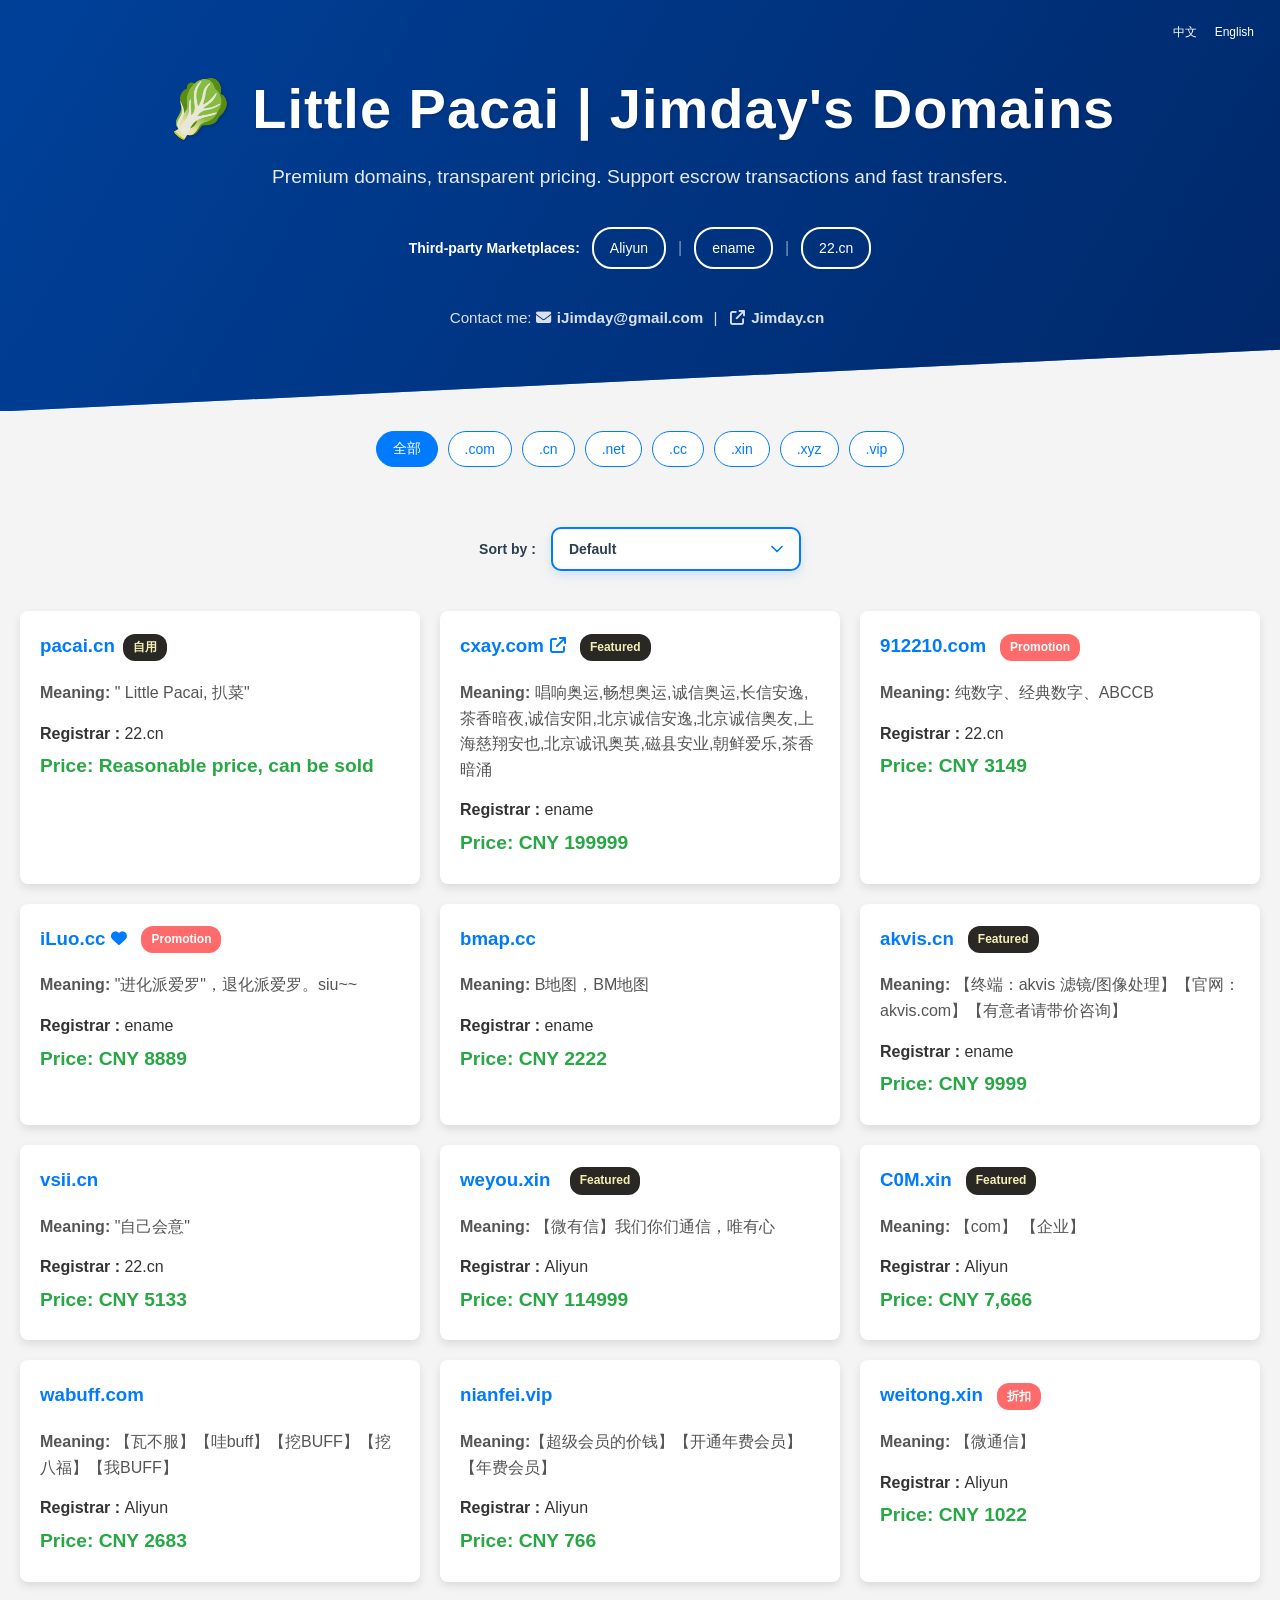
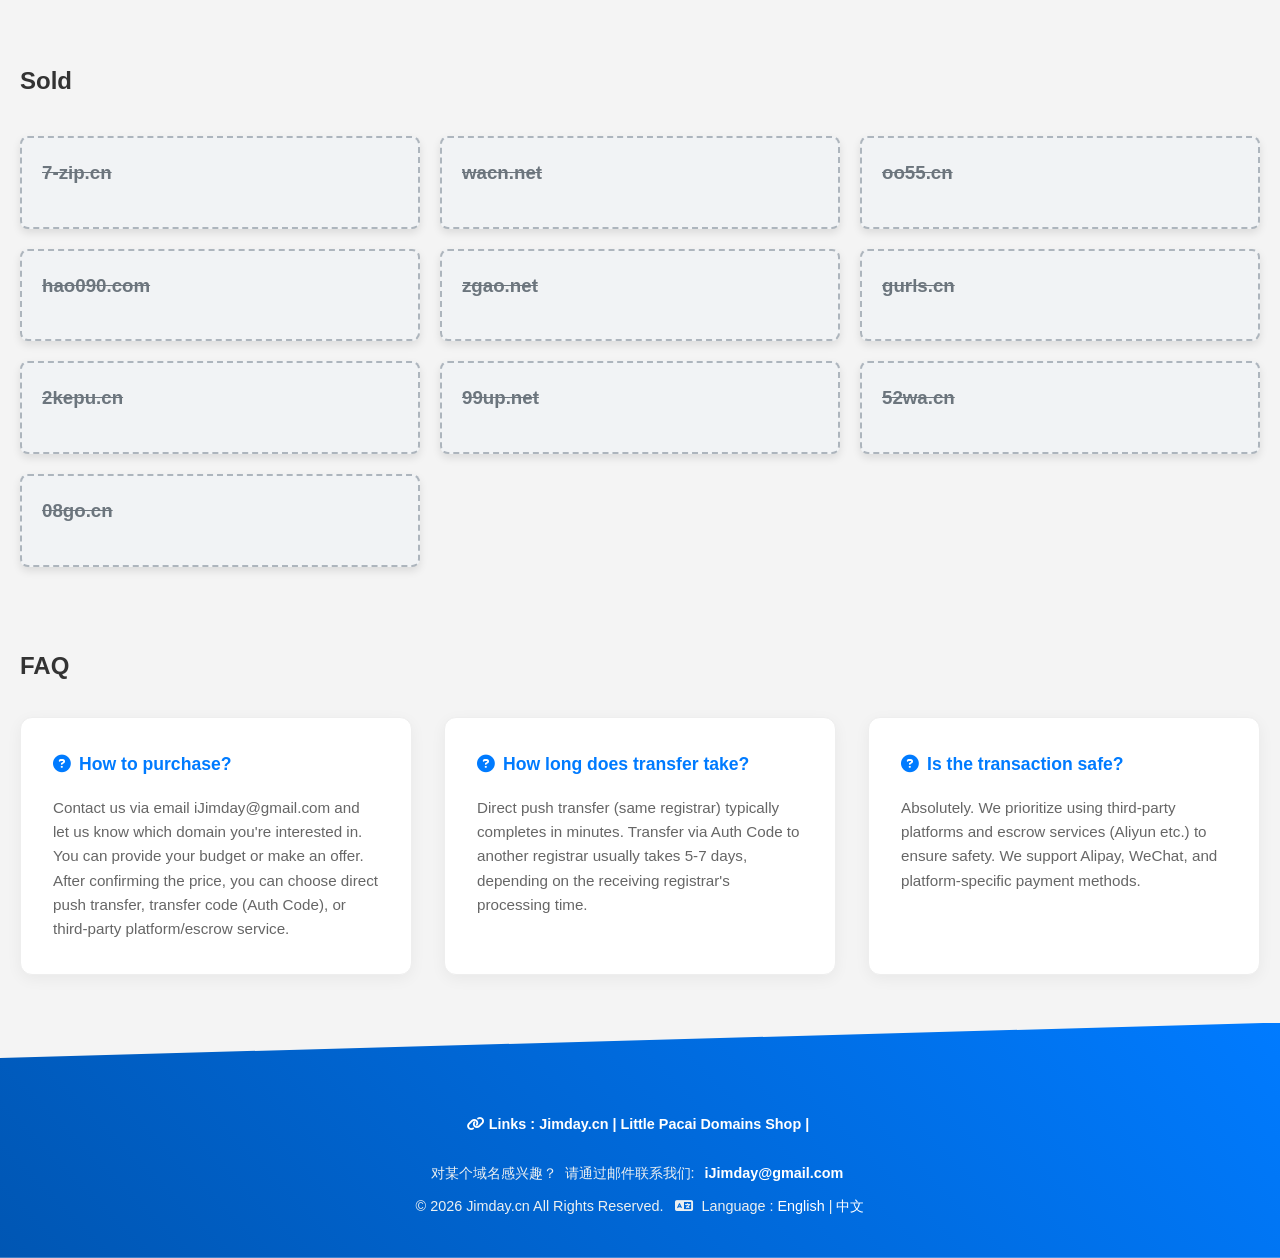
==== commit 3d9359e2: "update 0505" ====
--- a/index.html
+++ b/index.html
@@ -85,7 +85,8 @@
 		<div class="language-switcher"><a href="javascript:translate.changeLanguage('chinese_simplified');" class="lang-btn" title="中文">中文</a><a href="javascript:translate.changeLanguage('english');" class="lang-btn" title="English">English</a></div>
 		<div class="container" style="position: relative; z-index: 1;">
 			<h1>🥬小趴菜<span class="breakPSpan"> | 小戴米铺</span></h1>
-			<p>精选好域名，价格透明；<br class="breakPBr" style="display:none">支持担保交易与快速过户</p>
+			<p class="pc-content pad-content">精选好域名，价格透明；支持担保交易与快速过户</p>
+			<p class="mobile-content">小戴米铺<br>支持担保交易与快速过户</p>
 			<div class="third-party-shops">
 				<span class="shop-title">我的其他米铺：</span>
 				<a href="https://mi.aliyun.com/shop/16484" target="_blank" rel="noopener noreferrer" class="shop-link">阿里云</a>
@@ -111,7 +112,7 @@
 	<div class="sort-bar">
 		<label for="sort-select">排序方式:</label>
 		<select id="sort-select">
-			<option value="default" selected="">默认排序</option>
+			<option>默认排序</option>
 			<option value="price-asc">价格 低→高</option>
 			<option value="price-desc">价格 高→低</option>
 			<option value="length-asc">域名长度 短→长</option>
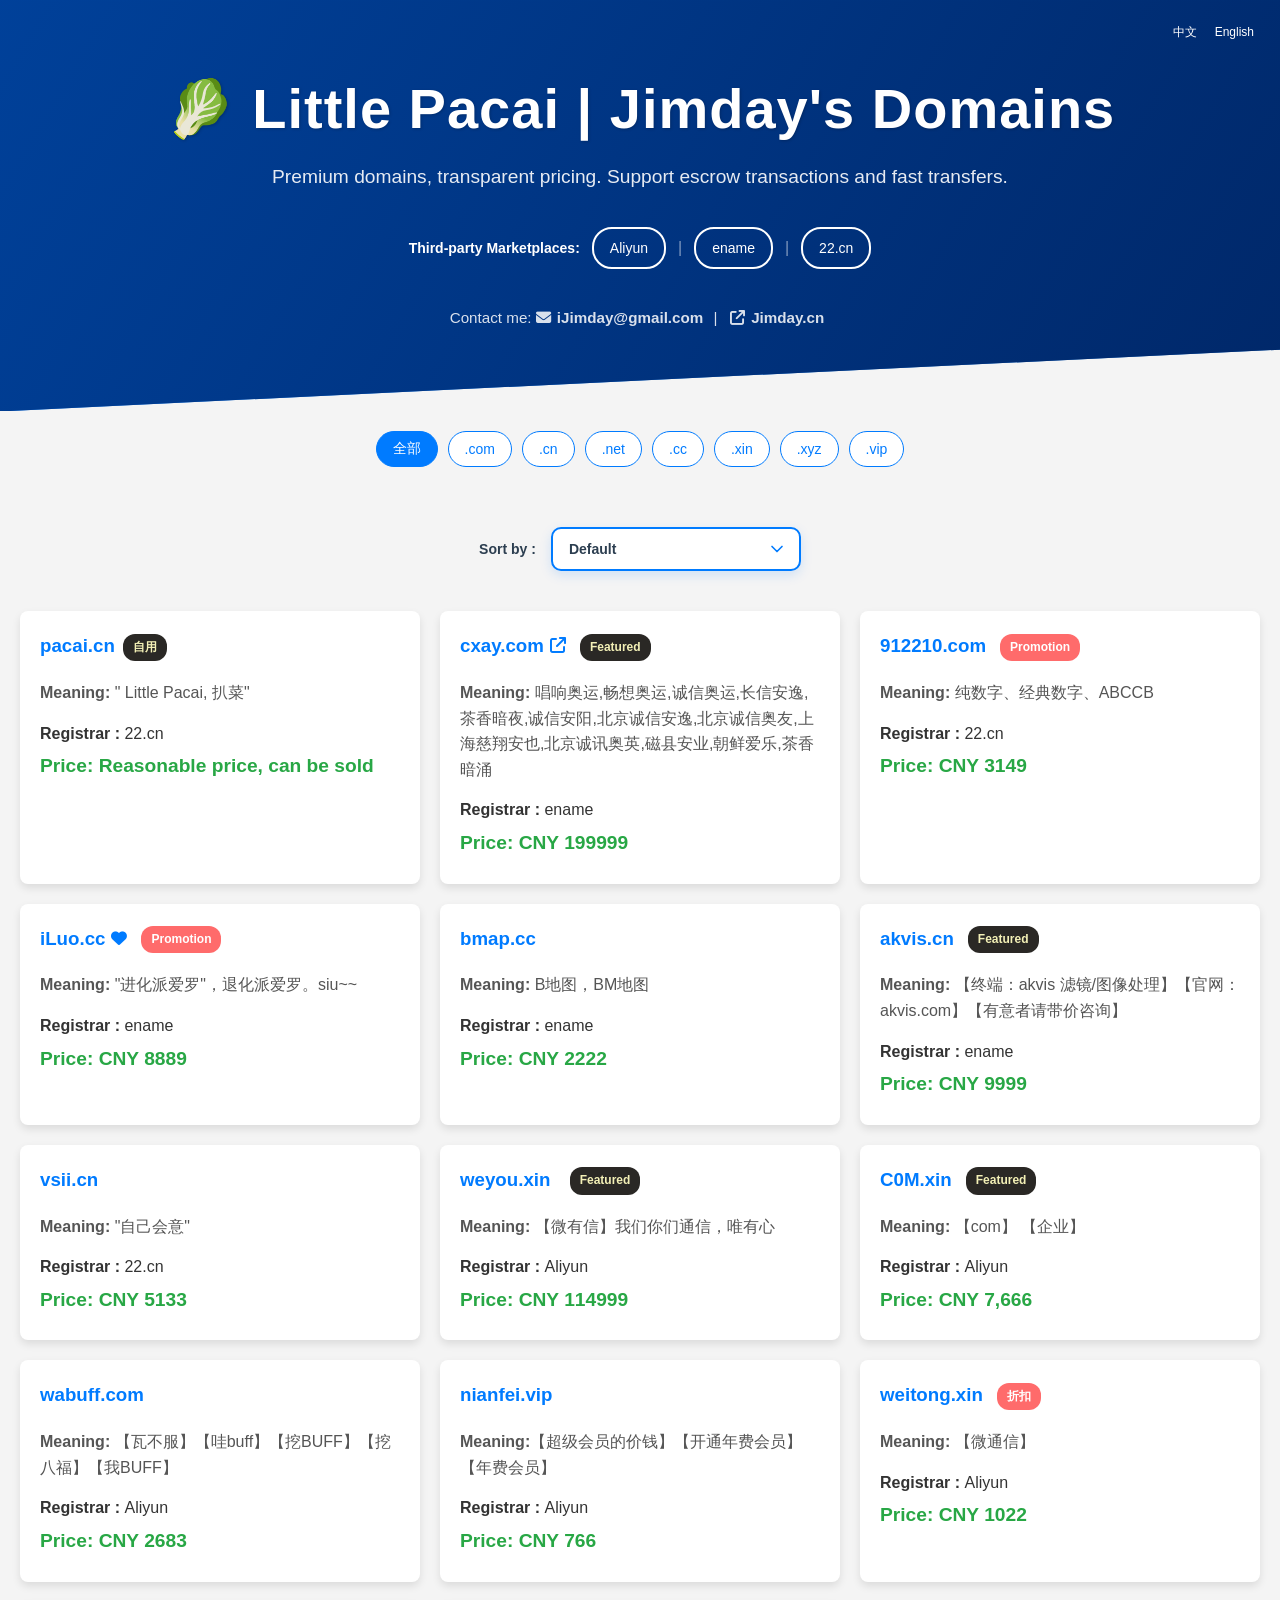
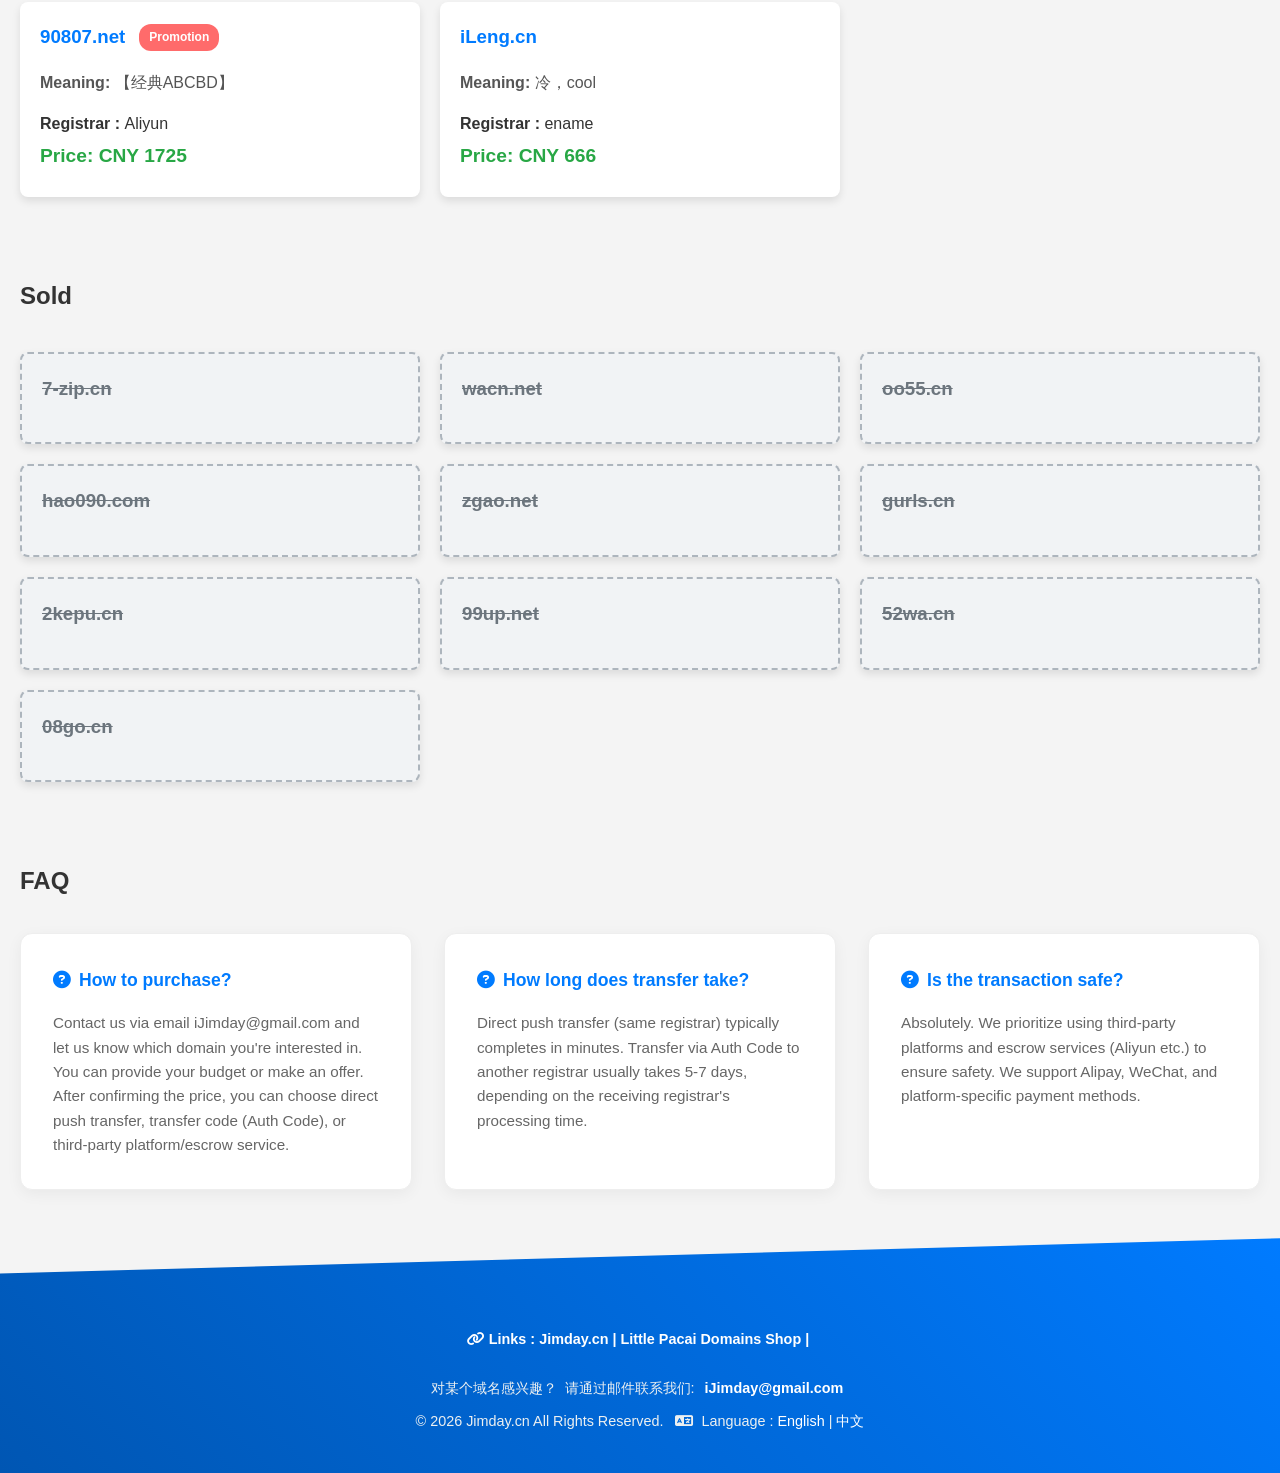
==== commit c4f1fc41: "Update index.html" ====
--- a/index.html
+++ b/index.html
@@ -243,6 +243,26 @@
 					<p class="price">价格: ¥1022</p>
 				</div>
 			</div>
+			<div class="card" data-price="1725" data-expiry="2026-10-19" data-suffix="net">
+				<div class="card-content">
+					<h3><a href="https://mi.aliyun.com/domain-detail?domain=90807.net" target="_blank">90807.net</a><span class="badge badge-discount">特惠</span></h3>
+					<p class="meaning"><strong>含义: </strong>【经典ABCBD】</p>
+					<p><strong>注册商: </strong>阿里云</p>
+					<p><strong>到期时间: </strong>2026-10-19</p>
+					<p><strong>状态: </strong>售卖中</p>
+					<p class="price">价格: ¥1725</p>
+				</div>
+			</div>
+			<div class="card" data-price="666" data-expiry="2027-01-27" data-suffix="cn">
+				<div class="card-content">
+					<h3><a href="https://auction.ename.com/domain/buynow/iLeng.cn" target="_blank">iLeng.cn</a></h3>
+					<p class="meaning"><strong>含义: </strong>冷，cool</p>
+					<p><strong>注册商: </strong>易名</p>
+					<p><strong>到期时间: </strong>2027-01-27</p>
+					<p><strong>状态: </strong>售卖中</p>
+					<p class="price">价格: ¥666</p>
+				</div>
+			</div>
 		</div>
 		<div class="container">
 			<h2 class="sold-title">已售出</h2>
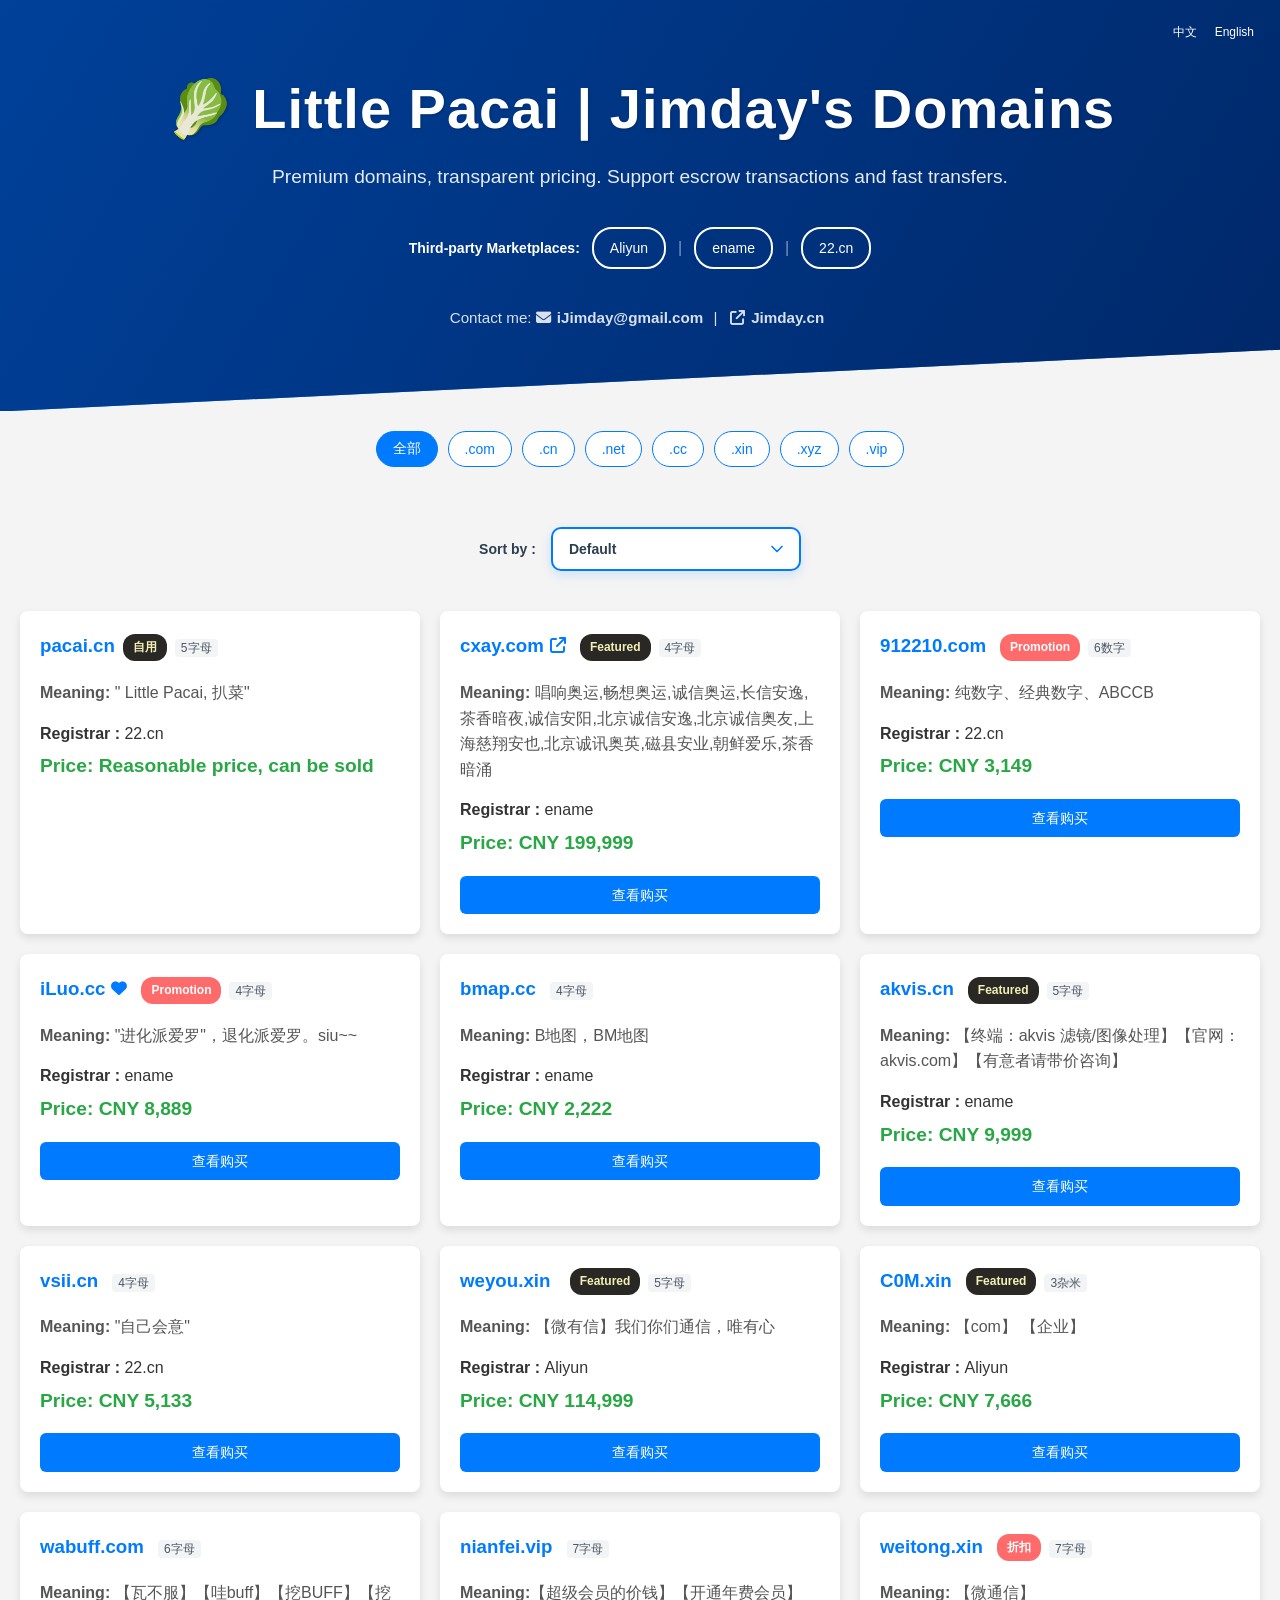
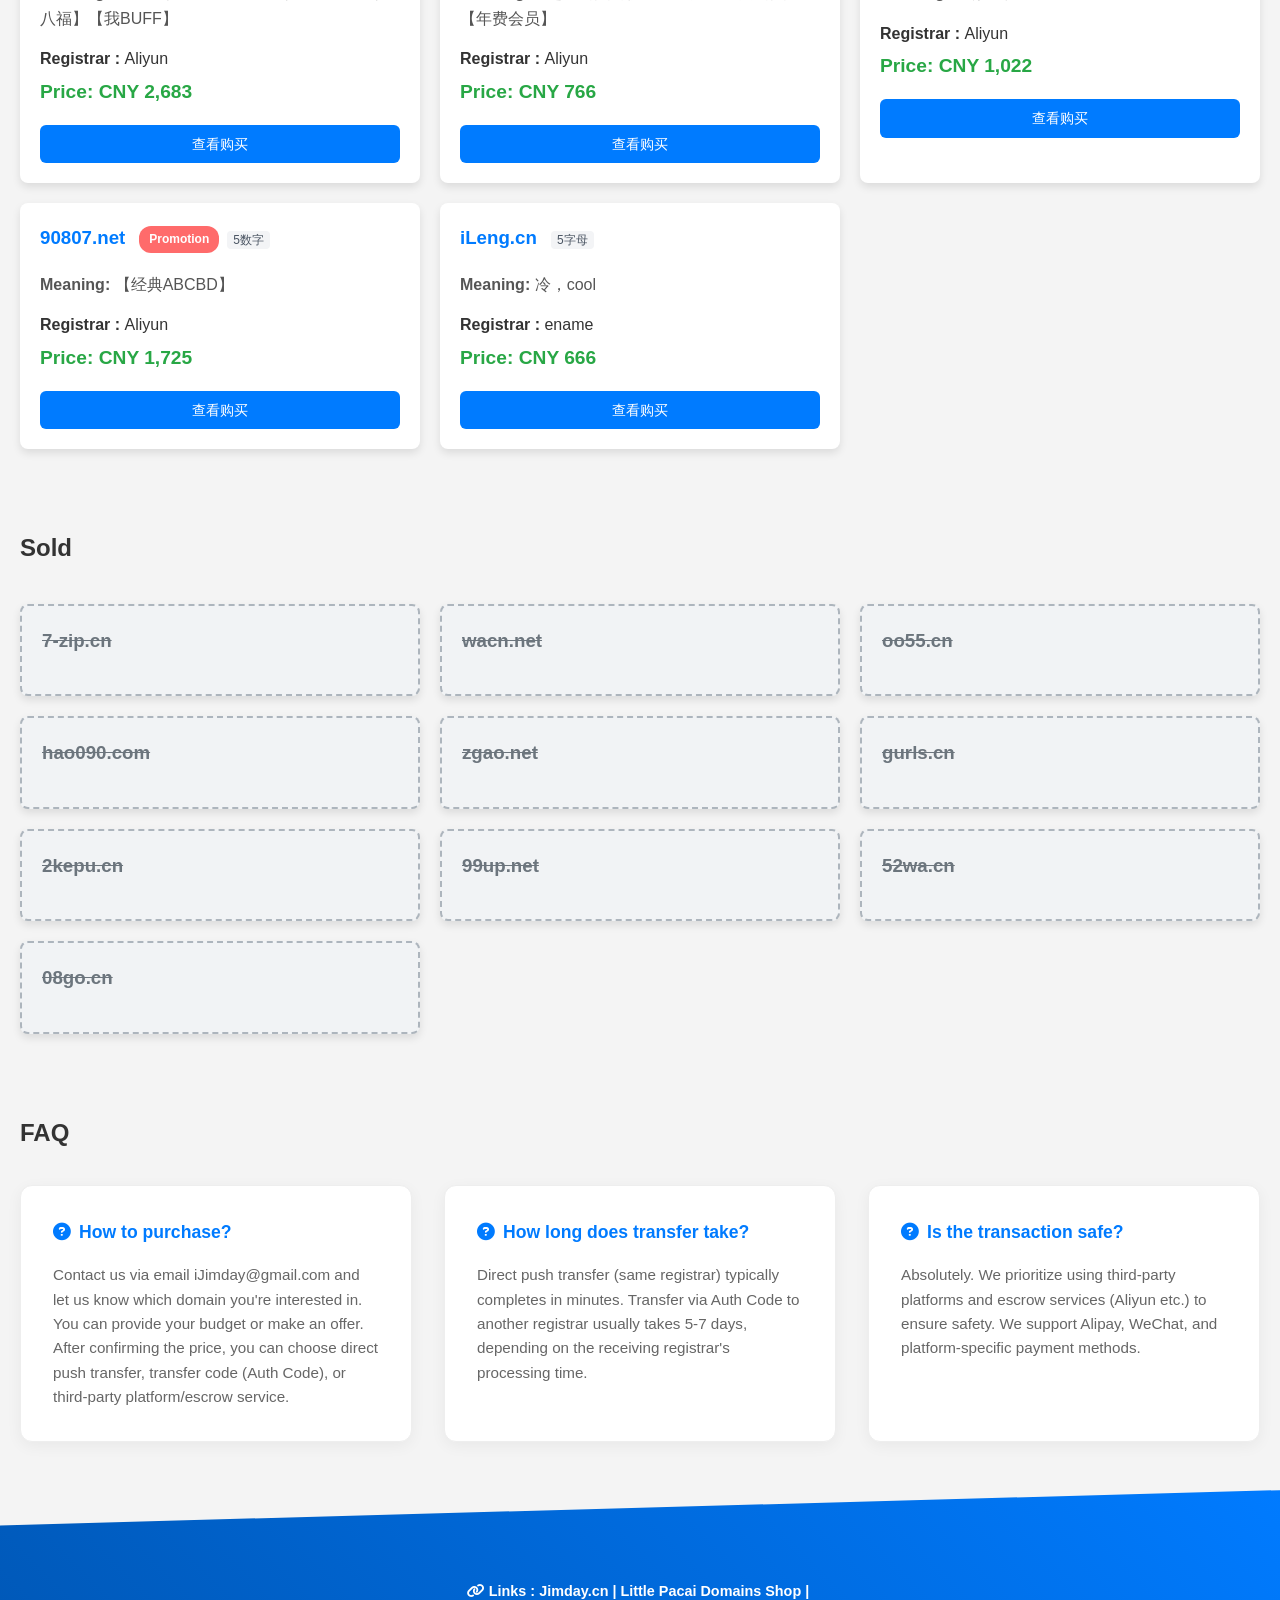
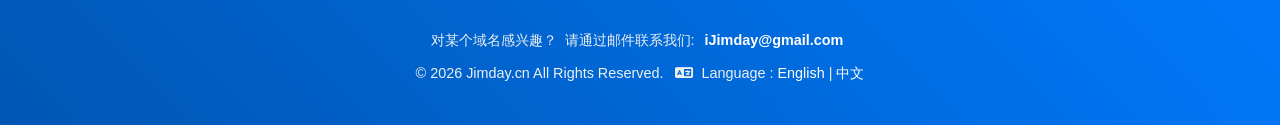
==== commit 27e4420f: "update0508" ====
--- a/index.html
+++ b/index.html
@@ -4,8 +4,8 @@
 	<meta charset="UTF-8">
 	<meta name="viewport" content="width=device-width, initial-scale=1.0">
 	<meta name="description" content="🥬小趴菜 - 小戴米铺 | 精选优质域名售卖 | 优惠域名交易">
-	<meta name="keywords" content="域名,域名售卖,精选域名,pacai.cn,furls.cn,jimday.cn,域名交易,双拼域名,品牌域名,com域名,cn域名,小趴菜,小戴米铺">
-	<meta name="author" content="小戴米铺">
+	<meta name="keywords" content="域名,域名售卖,精选域名,域名交易,优质域名,域名经纪人,双拼域名,品牌域名,pacai.cn,furls.cn,jimday.cn,com域名,cn域名,小趴菜,小戴米铺">
+	<meta name="author" content="小趴菜">
 	<meta name="robots" content="index, follow, max-snippet:-1, max-image-preview:large, max-video-preview:-1">
 	<meta property="og:title" content="小戴米铺 - 高价值域名 8 折出手！精选优质域名售卖平台">
 	<meta property="og:description" content="小戴米铺专业域名售卖平台，提供精选优质域名，价格透明，品质保证。包含com、cn、cc、xyz等多种域名类型。">
@@ -18,10 +18,15 @@
 	<meta name="theme-color" content="#007BFF" />
 	<title>小趴菜 - 小戴米铺 | 精选优质域名售卖 | 优惠域名交易</title>
 	<link rel="canonical" href="https://www.pacai.cn">
-	<link rel="icon" type="image/svg+xml" href="img/logo.svg">
+	<link rel="icon" type="image/svg+xml" href="img/favicon.svg">
+	<link rel="icon" type="image/png" href="img/favicon-32x32.png" sizes="32x32">
+	<link rel="icon" type="image/png" href="img/favicon-128x128.png" sizes="128x128">
+	<link rel="icon" type="image/png" href="img/favicon-256x256.png" sizes="256x256">
+	<link rel="preconnect" href="https://fonts.googleapis.com">
+	<link rel="preconnect" href="https://fonts.gstatic.com" crossorigin>
+	<link href="https://fonts.googleapis.com/css2?family=Montserrat:wght@400;600&display=swap" rel="stylesheet">
 	<link rel="stylesheet" href="static/css/style.css">
 	<link rel="stylesheet" href="static/css/0kgyt4hzwb8kt.css" data-precedence="next" />
-	<link href="https://fonts.googleapis.com/css2?family=Montserrat:wght@400;600&display=swap" rel="stylesheet">
 	<link rel="preload" as="script" fetchPriority="low" href="static/js/0g3yt-.a0ubwc.js" />
 	<link rel="preload" href="static/css/all.min.css" as="style" />
 	<link rel="stylesheet" href="static/css/all.min.css" /><!--fontawesome-->
@@ -34,7 +39,6 @@
 	<!--<script src="static/js/106oa6a-x~_gi.js" async=""></script>-->
 	<!--<script src="static/js/0ng3gb0fuz_ff.js" async=""></script>-->
 	<script src="static/js/03~yq9q893hmn.js" noModule=""></script>
-	<script src="static/js/script.js"></script>
 	<!-- 结构化数据 -->
 	<script type="application/ld+json">
 	{
@@ -66,20 +70,9 @@
 	</script>
 	<script src="static/js/translate.js"></script>
 	<script src="static/js/translate-fine-tuning.js"></script><!--translate.js的设置-->
-	<script charset="UTF-8" id="LA_COLLECT" src="//sdk.51.la/js-sdk-pro.min.js"></script><!--51.la-->
-	<script>LA.init({id:"LBIDnz77DNOgNA6M",ck:"LBIDnz77DNOgNA6M",autoTrack:true,hashMode:true,screenRecord:true})</script><!--51.la-->
-	<script>
-		var _hmt = _hmt || [];
-		(function() {
-			var hm = document.createElement("script");
-			hm.src = "https://hm.baidu.com/hm.js?d4c1260123a5c2ce89250d7b115bd957";
-			var s = document.getElementsByTagName("script")[0]; 
-			s.parentNode.insertBefore(hm, s);
-		})();
-	</script><!--百度统计-->
 </head>
 <body>
-	<div hidden=""></div>
+	<div class="toast" id="toast">邮箱已复制到剪贴板</div><!-- Toast提示元素 -->
 	<header id="header">
 		<div class="header-overlay"></div>
 		<div class="language-switcher"><a href="javascript:translate.changeLanguage('chinese_simplified');" class="lang-btn" title="中文">中文</a><a href="javascript:translate.changeLanguage('english');" class="lang-btn" title="English">English</a></div>
@@ -96,7 +89,7 @@
 				<a href="https://am.22.cn/1010036" target="_blank" rel="noopener noreferrer" class="shop-link">爱名网</a>
 			</div>
 			<p class="header-contact"> 请联系我： <i class="fa-solid fa-envelope"></i><span id="header-email" class="email-link"  title="点击复制">iJimday@gmail.com</span><span class="breakPSpan">&nbsp;|&nbsp;&nbsp;</span>
-			<br class="breakPBr" style="display:none"><i class="fa-solid fa-arrow-up-right-from-square"></i><a href="http://jimday.cn" target="_blank"><span id="" class="email-link">Jimday.cn</span></a></p>
+			<br class="breakPBr" style="display:none"><i class="fa-solid fa-arrow-up-right-from-square"></i><a href="http://jimday.cn" target="_blank"><span id="" class="url-link">Jimday.cn</span></a></p>
 		</div>
 	</header>
 	<div class="filter-bar">
@@ -128,139 +121,152 @@
 					<h3>pacai.cn<span class="badge badge-featured">自用</span></h3>
 					<p class="meaning"><strong>含义: </strong>"小趴菜，扒菜"</p>
 					<p><strong>注册商: </strong>爱名网</p>
-					<p><strong>到期时间: </strong>2026-10-30</p>
+					<p><strong>到期时间: </strong><span class="expiry-text">2026-10-30</span></p>
 					<p><strong>状态: </strong>自用中</p>
 					<p class="price">价格: 价格合适可售</p>
 				</div>
 			</div>
 			<div class="card" data-price="199999" data-expiry="2027-09-19" data-suffix="com">
 				<div class="card-content">
-					<h3><a href="https://auction.ename.com/domain/buynow/cxay.com" target="_blank">cxay.com<i class="fa-duotone fa-solid fa-arrow-up-right-from-square"></i></a><span class="badge badge-featured">精选</span></h3>
+					<h3><a href="https://auction.ename.com/domain/buynow/cxay.com" target="_blank" rel="noopener noreferrer">cxay.com<i class="fa-solid fa-arrow-up-right-from-square"></i></a><span class="badge badge-featured">精选</span></h3>
 					<p class="meaning"><strong>含义: </strong>唱响奥运,畅想奥运,诚信奥运,长信安逸,茶香暗夜,诚信安阳,北京诚信安逸,北京诚信奥友,上海慈翔安也,北京诚讯奥英,磁县安业,朝鲜爱乐,茶香暗涌</p>
 					<p><strong>注册商: </strong>易名</p>
-					<p><strong>到期时间: </strong>2027-09-19</p>
-					<p><strong>状态: </strong>售卖中</p>
-					<p class="price">价格: ¥199999</p>
+					<p><strong>到期时间: </strong><span class="expiry-text">2027-09-19</span></p>
+					<p><strong>状态: </strong>售卖中</p>
+					<p class="price">价格: <span class="price-text">199999</span></p>
+					<a href="https://auction.ename.com/domain/buynow/cxay.com" target="_blank" rel="noopener noreferrer" class="buy-btn">查看购买</a>
 				</div>
 			</div>
 			<div class="card" data-price="3149" data-expiry="2026-11-21" data-suffix="com">
 				<div class="card-content">
-					<h3><a href="https://am.22.cn/ykj/chujia_31510805.html" target="_blank">912210.com</a><span class="badge badge-discount">特惠</span></h3>
+					<h3><a href="https://am.22.cn/ykj/chujia_31510805.html" target="_blank" rel="noopener noreferrer">912210.com</a><span class="badge badge-discount">特惠</span></h3>
 					<p class="meaning"><strong>含义: </strong>纯数字、经典数字、ABCCB</p>
 					<p><strong>注册商: </strong>爱名网</p>
-					<p><strong>到期时间: </strong>2026-11-21</p>
-					<p><strong>状态: </strong>售卖中</p>
-					<p class="price">价格: ¥3149</p>
+					<p><strong>到期时间: </strong><span class="expiry-text">2026-11-21</span></p>
+					<p><strong>状态: </strong>售卖中</p>
+					<p class="price">价格: <span class="price-text">3149</span></p>
+					<a href="https://am.22.cn/ykj/chujia_31510805.html" target="_blank" rel="noopener noreferrer" class="buy-btn">查看购买</a>
 				</div>
 			</div>
 			<div class="card" data-price="8889" data-expiry="2026-08-19" data-suffix="cc">
 				<div class="card-content">
-					<h3><a href="https://auction.ename.com/domain/buynow/iLuo.cc" target="_blank">iLuo.cc<i class="fa-solid fa-heart"></i></a><span class="badge badge-discount">特惠</span></h3>
+					<h3><a href="https://auction.ename.com/domain/buynow/iLuo.cc" target="_blank" rel="noopener noreferrer">iLuo.cc<i class="fa-solid fa-heart"></i></a><span class="badge badge-discount">特惠</span></h3>
 					<p class="meaning"><strong>含义: </strong>"进化派爱罗"，退化派爱罗。siu~~</p>
 					<p><strong>注册商: </strong>易名</p>
-					<p><strong>到期时间: </strong>2026-08-19</p>
-					<p><strong>状态: </strong>售卖中</p>
-					<p class="price">价格: ¥8889</p>
+					<p><strong>到期时间: </strong><span class="expiry-text">2026-08-19</span></p>
+					<p><strong>状态: </strong>售卖中</p>
+					<p class="price">价格: <span class="price-text">8889</span></p>
+					<a href="https://auction.ename.com/domain/buynow/iLuo.cc" target="_blank" rel="noopener noreferrer" class="buy-btn">查看购买</a>
 				</div>
 			</div>
 			<div class="card" data-price="2222" data-expiry="2027-02-05" data-suffix="cc">
 				<div class="card-content">
-					<h3><a href="https://auction.ename.com/domain/buynow/bmap.cc" target="_blank">bmap.cc</a></h3>
+					<h3><a href="https://auction.ename.com/domain/buynow/bmap.cc" target="_blank" rel="noopener noreferrer">bmap.cc</a></h3>
 					<p class="meaning"><strong>含义: </strong>B地图，BM地图</p>
 					<p><strong>注册商: </strong>易名</p>
-					<p><strong>到期时间: </strong>2027-02-05</p>
-					<p><strong>状态: </strong>售卖中</p>
-					<p class="price">价格: ¥	2222</p>
+					<p><strong>到期时间: </strong><span class="expiry-text">2027-02-05</span></p>
+					<p><strong>状态: </strong>售卖中</p>
+					<p class="price">价格: <span class="price-text">2222</span></p>
+					<a href="https://auction.ename.com/domain/buynow/bmap.cc" target="_blank" rel="noopener noreferrer" class="buy-btn">查看购买</a>
 				</div>
 			</div>
 			<div class="card" data-price="9999" data-expiry="2026-11-04" data-suffix="cn">
 				<div class="card-content">
-					<h3><a href="https://auction.ename.com/domain/buynow/akvis.cn" target="_blank">akvis.cn</a><span class="badge badge-featured">精选</span></h3>
+					<h3><a href="https://auction.ename.com/domain/buynow/akvis.cn" target="_blank" rel="noopener noreferrer">akvis.cn</a><span class="badge badge-featured">精选</span></h3>
 					<p class="meaning"><strong>含义: </strong>【终端：akvis 滤镜/图像处理】【官网：akvis.com】【有意者请带价咨询】</p>
 					<p><strong>注册商: </strong>易名</p>
-					<p><strong>到期时间: </strong>2026-11-04</p>
-					<p><strong>状态: </strong>售卖中</p>
-					<p class="price">价格: ¥9999</p>
+					<p><strong>到期时间: </strong><span class="expiry-text">2026-11-04</span></p>
+					<p><strong>状态: </strong>售卖中</p>
+					<p class="price">价格: <span class="price-text">9999</span></p>
+					<a href="https://auction.ename.com/domain/buynow/akvis.cn" target="_blank" rel="noopener noreferrer" class="buy-btn">查看购买</a>
 				</div>
 			</div>
 			<div class="card" data-price="5133" data-expiry="2026-09-09" data-suffix="cn">
 				<div class="card-content">
-					<h3><a href="https://am.22.cn/ykj/chujia_31461445.html" target="_blank">vsii.cn</a></h3>
+					<h3><a href="https://am.22.cn/ykj/chujia_31461445.html" target="_blank" rel="noopener noreferrer">vsii.cn</a></h3>
 					<p class="meaning"><strong>含义: </strong>"自己会意"</p>
 					<p><strong>注册商: </strong>爱名网</p>
-					<p><strong>到期时间: </strong>2026-09-09</p>
-					<p><strong>状态: </strong> 售卖中</p>
-					<p class="price">价格: ¥5133</p>
+					<p><strong>到期时间: </strong><span class="expiry-text">2026-09-09</span></p>
+					<p><strong>状态: </strong>售卖中</p>
+					<p class="price">价格: <span class="price-text">5133</span></p>
+					<a href="https://am.22.cn/ykj/chujia_31461445.html" target="_blank" rel="noopener noreferrer" class="buy-btn">查看购买</a>
 				</div>
 			</div>
 			<div class="card" data-price="114999" data-expiry="2026-11-11" data-suffix="xin">
 				<div class="card-content">
-					<h3><a href="https://mi.aliyun.com/domain-detail?domain=weyou.xin" target="_blank">weyou.xin</a> <span class="badge badge-featured">精选</span></h3>
+					<h3><a href="https://mi.aliyun.com/domain-detail?domain=weyou.xin" target="_blank" rel="noopener noreferrer">weyou.xin</a> <span class="badge badge-featured">精选</span></h3>
 					<p class="meaning"><strong>含义: </strong>【微有信】我们你们通信，唯有心</p>
 					<p><strong>注册商: </strong>阿里云</p>
-					<p><strong>到期时间: </strong>2026-11-11</p>
-					<p><strong>状态: </strong>售卖中</p>
-					<p class="price">价格: ¥114999</p>
+					<p><strong>到期时间: </strong><span class="expiry-text">2026-11-11</span></p>
+					<p><strong>状态: </strong>售卖中</p>
+					<p class="price">价格: <span class="price-text">114999</span></p>
+					<a href="https://mi.aliyun.com/domain-detail?domain=weyou.xin" target="_blank" rel="noopener noreferrer" class="buy-btn">查看购买</a>
 				</div>
 			</div>
 			<div class="card" data-price="7666" data-expiry="2027-05-12" data-suffix="xin">
 				<div class="card-content">
-					<h3><a href="https://mi.aliyun.com/domain-detail?domain=c0m.xin" target="_blank">C0M.xin</a><span class="badge badge-featured">精选</span></h3>
+					<h3><a href="https://mi.aliyun.com/domain-detail?domain=c0m.xin" target="_blank" rel="noopener noreferrer">C0M.xin</a><span class="badge badge-featured">精选</span></h3>
 					<p class="meaning"><strong>含义: </strong>【com】 【企业】</p>
 					<p><strong>注册商: </strong>阿里云</p>
-					<p><strong>到期时间: </strong>2027-05-12</p>
-					<p><strong>状态:</strong>售卖中</p>
-					<p class="price">价格: ¥7,666</p>
+					<p><strong>到期时间: </strong><span class="expiry-text">2027-05-12</span></p>
+					<p><strong>状态: </strong>售卖中</p>
+					<p class="price">价格: <span class="price-text">7666</span></p>
+					<a href="https://mi.aliyun.com/domain-detail?domain=c0m.xin" target="_blank" rel="noopener noreferrer" class="buy-btn">查看购买</a>
 				</div>
 			</div>
 			<div class="card" data-price="2683" data-expiry="2027-01-07" data-suffix="com">
 				<div class="card-content">
-					<h3><a href="https://mi.aliyun.com/domain-detail?domain=wabuff.com" target="_blank">wabuff.com</a></h3>
+					<h3><a href="https://mi.aliyun.com/domain-detail?domain=wabuff.com" target="_blank" rel="noopener noreferrer">wabuff.com</a></h3>
 					<p class="meaning"><strong>含义: </strong>【瓦不服】【哇buff】【挖BUFF】【挖八福】【我BUFF】</p>
 					<p><strong>注册商: </strong>阿里云</p>
-					<p><strong>到期时间: </strong>2027-01-07</p>
-					<p><strong>状态: </strong>售卖中</p>
-					<p class="price">价格: ¥2683</p>
+					<p><strong>到期时间: </strong><span class="expiry-text">2027-01-07</span></p>
+					<p><strong>状态: </strong>售卖中</p>
+					<p class="price">价格: <span class="price-text">2683</span></p>
+					<a href="https://mi.aliyun.com/domain-detail?domain=wabuff.com" target="_blank" rel="noopener noreferrer" class="buy-btn">查看购买</a>
 				</div>
 			</div>
 			<div class="card" data-price="766" data-expiry="2027-05-18" data-suffix="vip">
 				<div class="card-content">
-					<h3><a href="https://mi.aliyun.com/domain-detail?domain=nianfei.vip" target="_blank">nianfei.vip</a></h3>
+					<h3><a href="https://mi.aliyun.com/domain-detail?domain=nianfei.vip" target="_blank" rel="noopener noreferrer">nianfei.vip</a></h3>
 					<p class="meaning"><strong>含义:</strong>【超级会员的价钱】【开通年费会员】【年费会员】</p>
 					<p><strong>注册商: </strong>阿里云</p>
-					<p><strong>到期时间: </strong>2027-05-18</p>
-					<p><strong>状态: </strong>售卖中</p>
-					<p class="price">价格: ¥766</p>
+					<p><strong>到期时间: </strong><span class="expiry-text">2027-05-18</span></p>
+					<p><strong>状态: </strong>售卖中</p>
+					<p class="price">价格: <span class="price-text">766</span></p>
+					<a href="https://mi.aliyun.com/domain-detail?domain=nianfei.vip" target="_blank" rel="noopener noreferrer" class="buy-btn">查看购买</a>
 				</div>
 			</div>
 			<div class="card" data-price="1022" data-expiry="2026-11-11" data-suffix="xin">
 				<div class="card-content">
-					<h3><a href="https://mi.aliyun.com/domain-detail?domain=weitong.xin" target="_blank">weitong.xin</a><span class="badge badge-discount">折扣</span></h3>
+					<h3><a href="https://mi.aliyun.com/domain-detail?domain=weitong.xin" target="_blank" rel="noopener noreferrer">weitong.xin</a><span class="badge badge-discount">折扣</span></h3>
 					<p class="meaning"><strong>含义: </strong>【微通信】</p>
 					<p><strong>注册商: </strong>阿里云</p>
-					<p><strong>到期时间: </strong>2026-11-11</p>
-					<p><strong>状态: </strong>售卖中</p>
-					<p class="price">价格: ¥1022</p>
+					<p><strong>到期时间: </strong><span class="expiry-text">2026-11-11</span></p>
+					<p><strong>状态: </strong>售卖中</p>
+					<p class="price">价格: <span class="price-text">1022</span></p>
+					<a href="https://mi.aliyun.com/domain-detail?domain=weitong.xin" target="_blank" rel="noopener noreferrer" class="buy-btn">查看购买</a>
 				</div>
 			</div>
 			<div class="card" data-price="1725" data-expiry="2026-10-19" data-suffix="net">
 				<div class="card-content">
-					<h3><a href="https://mi.aliyun.com/domain-detail?domain=90807.net" target="_blank">90807.net</a><span class="badge badge-discount">特惠</span></h3>
+					<h3><a href="https://mi.aliyun.com/domain-detail?domain=90807.net" target="_blank" rel="noopener noreferrer">90807.net</a><span class="badge badge-discount">特惠</span></h3>
 					<p class="meaning"><strong>含义: </strong>【经典ABCBD】</p>
 					<p><strong>注册商: </strong>阿里云</p>
-					<p><strong>到期时间: </strong>2026-10-19</p>
-					<p><strong>状态: </strong>售卖中</p>
-					<p class="price">价格: ¥1725</p>
+					<p><strong>到期时间: </strong><span class="expiry-text">2026-10-19</span></p>
+					<p><strong>状态: </strong>售卖中</p>
+					<p class="price">价格: <span class="price-text">1725</span></p>
+					<a href="https://mi.aliyun.com/domain-detail?domain=90807.net" target="_blank" rel="noopener noreferrer" class="buy-btn">查看购买</a>
 				</div>
 			</div>
 			<div class="card" data-price="666" data-expiry="2027-01-27" data-suffix="cn">
 				<div class="card-content">
-					<h3><a href="https://auction.ename.com/domain/buynow/iLeng.cn" target="_blank">iLeng.cn</a></h3>
+					<h3><a href="https://auction.ename.com/domain/buynow/iLeng.cn" target="_blank" rel="noopener noreferrer">iLeng.cn</a></h3>
 					<p class="meaning"><strong>含义: </strong>冷，cool</p>
 					<p><strong>注册商: </strong>易名</p>
-					<p><strong>到期时间: </strong>2027-01-27</p>
-					<p><strong>状态: </strong>售卖中</p>
-					<p class="price">价格: ¥666</p>
+					<p><strong>到期时间: </strong><span class="expiry-text">2027-01-27</span></p>
+					<p><strong>状态: </strong>售卖中</p>
+					<p class="price">价格: <span class="price-text">666</span></p>
+					<a href="https://auction.ename.com/domain/buynow/iLeng.cn" target="_blank" rel="noopener noreferrer" class="buy-btn">查看购买</a>
 				</div>
 			</div>
 		</div>
@@ -376,10 +382,12 @@
 			</div>
 		</div>
 	</footer>
+	<script src="static/js/script.js"></script>
 	<script>
 		translate.execute(); //dom加载完后，进行translate.js 触发翻译的执行 //进行翻译
 	</script><!--translate.js的设置-->
 	<script src="static/js/bing-daily-img.js"></script><!--Bing daily img-->
 	<script src="static/js/0g3yt-.a0ubwc.js" id="_R_" async=""></script>
+	<script src="static/js/tongji.js"></script><!--统计-->
 </body>
 </html>
--- a/static/css/style.css
+++ b/static/css/style.css
@@ -526,21 +526,6 @@
     }
 }
 
-/* 移动端 br 样式 cloud.tencent.com/developer/article/2287715/ */
-@media screen and (max-width: 736px) {
-	#wrapper {
-		padding: 2rem 1rem;
-	}
-	/*footer p标签自动换行 仅在PC端显示*/
-	.breakPSpan {
-		display: none;
-	}
-	/*仅在移动端执行*/
-	.breakPBr {
-		display: inline-block !important;
-	}
-}
-
 /* 隐藏默认三角 chrome Safari*/
 details ::-webkit-details-marker {
 	display: none;
@@ -552,4 +537,136 @@
 /*部分老版浏览器需要这样写*/
 summary {
 	list-style: none;
+}
+
+/* 已售出区域折叠样式 */
+.sold-section details {
+	width: 100%;
+	border: 1px solid #e5e7eb;
+	border-radius: 8px;
+	padding: 16px;
+	margin-bottom: 24px;
+}
+
+.sold-section summary {
+	font-weight: 600;
+	cursor: pointer;
+	color: #6b7280;
+}
+
+.sold-section .sold-cards {
+	margin-top: 16px;
+	display: grid;
+	grid-template-columns: repeat(auto-fill, minmax(150px, 1fr));
+	gap: 16px;
+}
+
+/* 域名长度标签 */
+.length-badge {
+	font-size: 12px;
+	padding: 2px 6px;
+	background: #f3f4f6;
+	color: #4b5563;
+	border-radius: 4px;
+	margin-left: 8px;
+	font-weight: normal;
+}
+
+/* CTA购买按钮 */
+.buy-btn {
+	display: inline-block;
+	margin-top: 12px;
+	padding: 8px 16px;
+	background: #007BFF;
+	color: white !important;
+	border-radius: 6px;
+	text-decoration: none;
+	font-size: 14px;
+	font-weight: 500;
+	transition: all 0.2s;
+	width: 100%;
+	text-align: center;
+	box-sizing: border-box;
+}
+
+.buy-btn:hover {
+	background: #0056b3;
+	transform: translateY(-2px);
+}
+
+/* 卡片hover动效 */
+.card:not(.sold) {
+	transition: all 0.3s ease;
+}
+
+.card:not(.sold):hover {
+	transform: translateY(-5px);
+	box-shadow: 0 10px 25px -5px rgba(0, 0, 0, 0.1), 0 8px 10px -6px rgba(0, 0, 0, 0.1);
+}
+
+/* Toast提示样式 */
+@media screen and (min-width: 769px) {
+	.toast {
+		position: fixed;
+		top: 20px;
+		left: 20px;
+		padding: 12px 24px;
+		background: #10b981;
+		color: white;
+		border-radius: 8px;
+		box-shadow: 0 4px 12px rgba(0, 0, 0, 0.15);
+		opacity: 0;
+		transform: translateY(-20px);
+		transition: all 0.3s ease;
+		z-index: 9999;
+	}
+
+	.toast.show {
+		opacity: 1;
+		transform: translateY(0);
+	}
+}
+
+@media screen and (max-width: 768px) {
+	.toast {
+		position: fixed;
+		top: 10px;
+		left: 8px;
+		padding: 3px 6px;
+		background: #10b981;
+		color: white;
+		border-radius: 8px;
+		box-shadow: 0 4px 12px rgba(0, 0, 0, 0.15);
+		opacity: 0;
+		transform: translateY(-20px);
+		transition: all 0.3s ease;
+		z-index: 9999;
+	}
+
+	.toast.show {
+		opacity: 1;
+		transform: translateY(0);
+	}
+}
+
+/* 改自email-link */
+.url-link {
+	cursor: pointer;
+	color: #ffffff;
+	font-weight: 600;
+	padding: 2px 6px;
+	border-radius: 4px;
+	transition: all 0.3s ease;
+	display: inline-block;
+}
+
+.url-link:hover {
+	background-color: rgba(255, 255, 255, 0.2);
+	transform: scale(1.05);
+}
+
+.url-link.copied {
+	color: #ffd700;
+	background-color: rgba(255, 215, 0, 0.2);
+	transform: scale(1);
 }
--- a/static/css/pc-mobile.css
+++ b/static/css/pc-mobile.css
@@ -24,4 +24,19 @@
 	.mobile-content {
 		display: block;
 	}
+}
+
+/* 移动端 br 样式 cloud.tencent.com/developer/article/2287715/ */
+@media screen and (max-width: 736px) {
+	#wrapper {
+		padding: 2rem 1rem;
+	}
+	/*footer p标签自动换行 仅在PC端显示*/
+	.breakPSpan {
+		display: none;
+	}
+	/*仅在移动端执行*/
+	.breakPBr {
+		display: inline-block !important;
+	}
 }
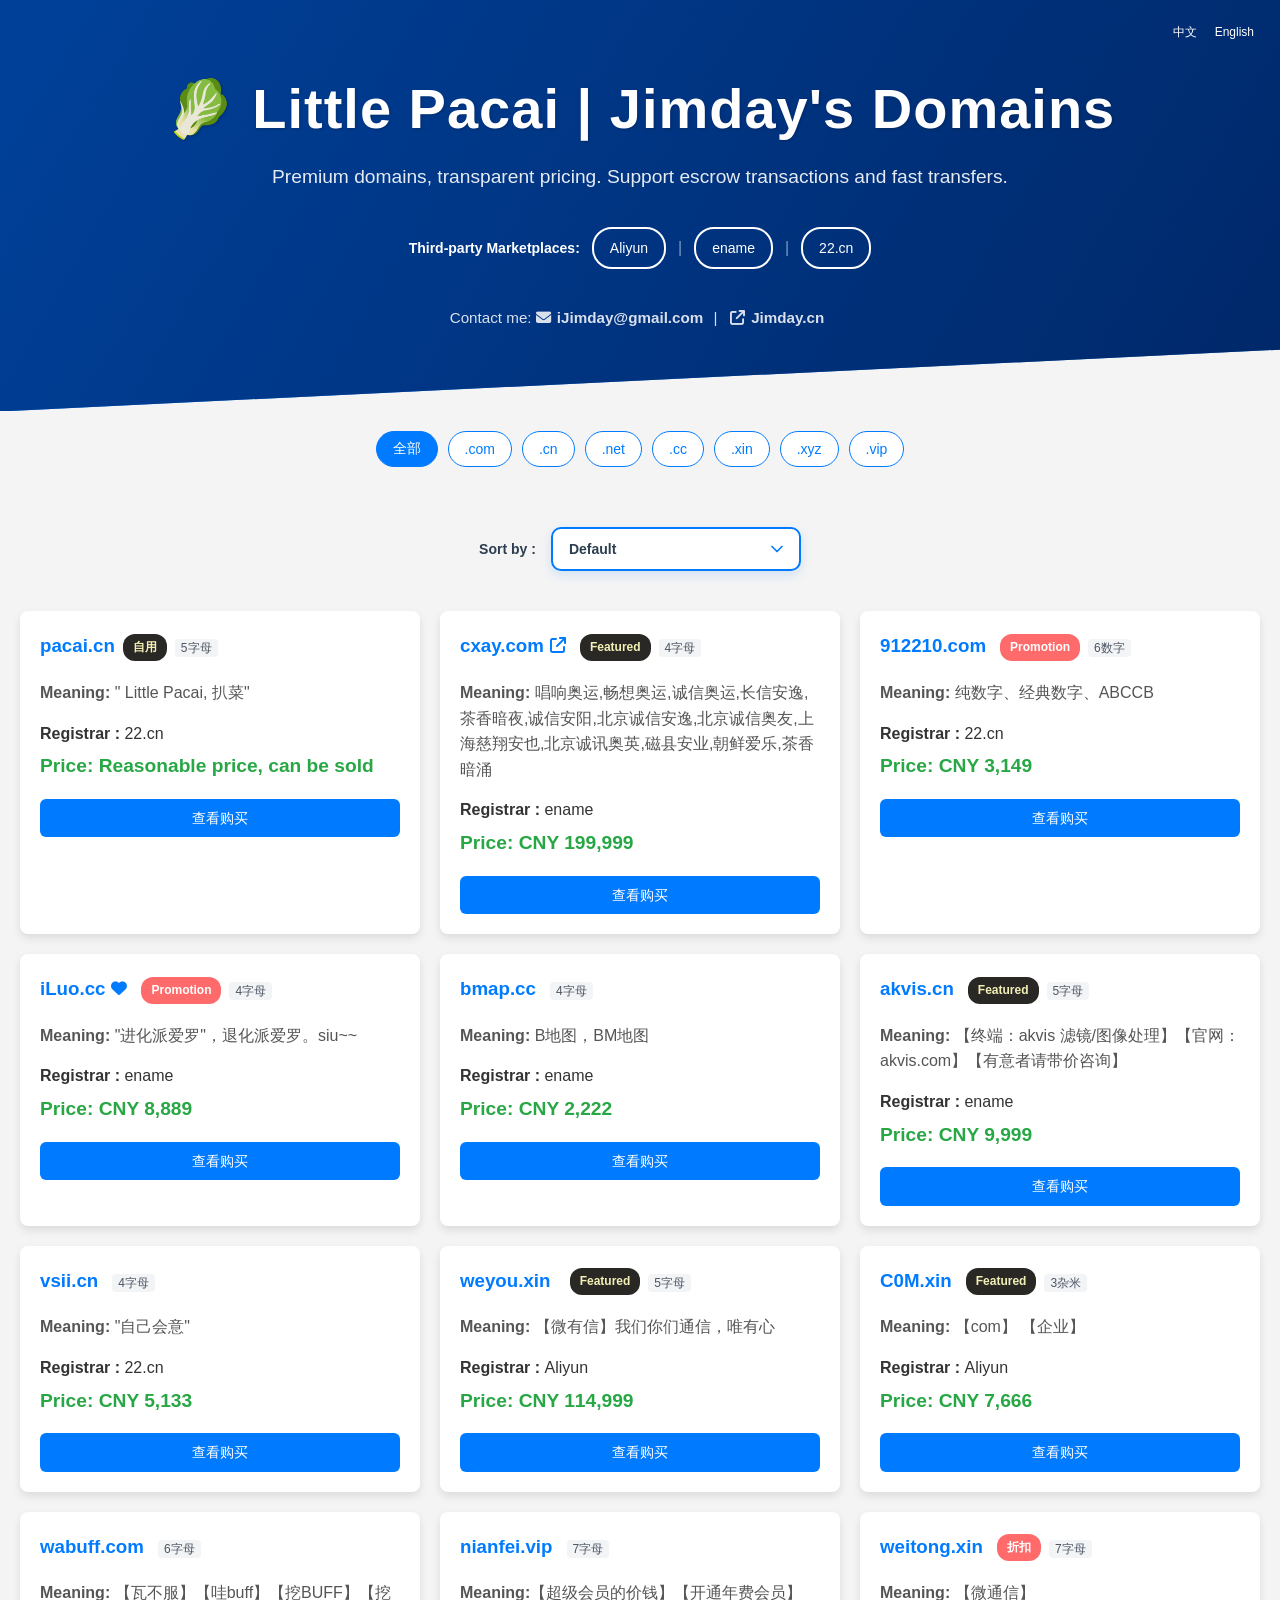
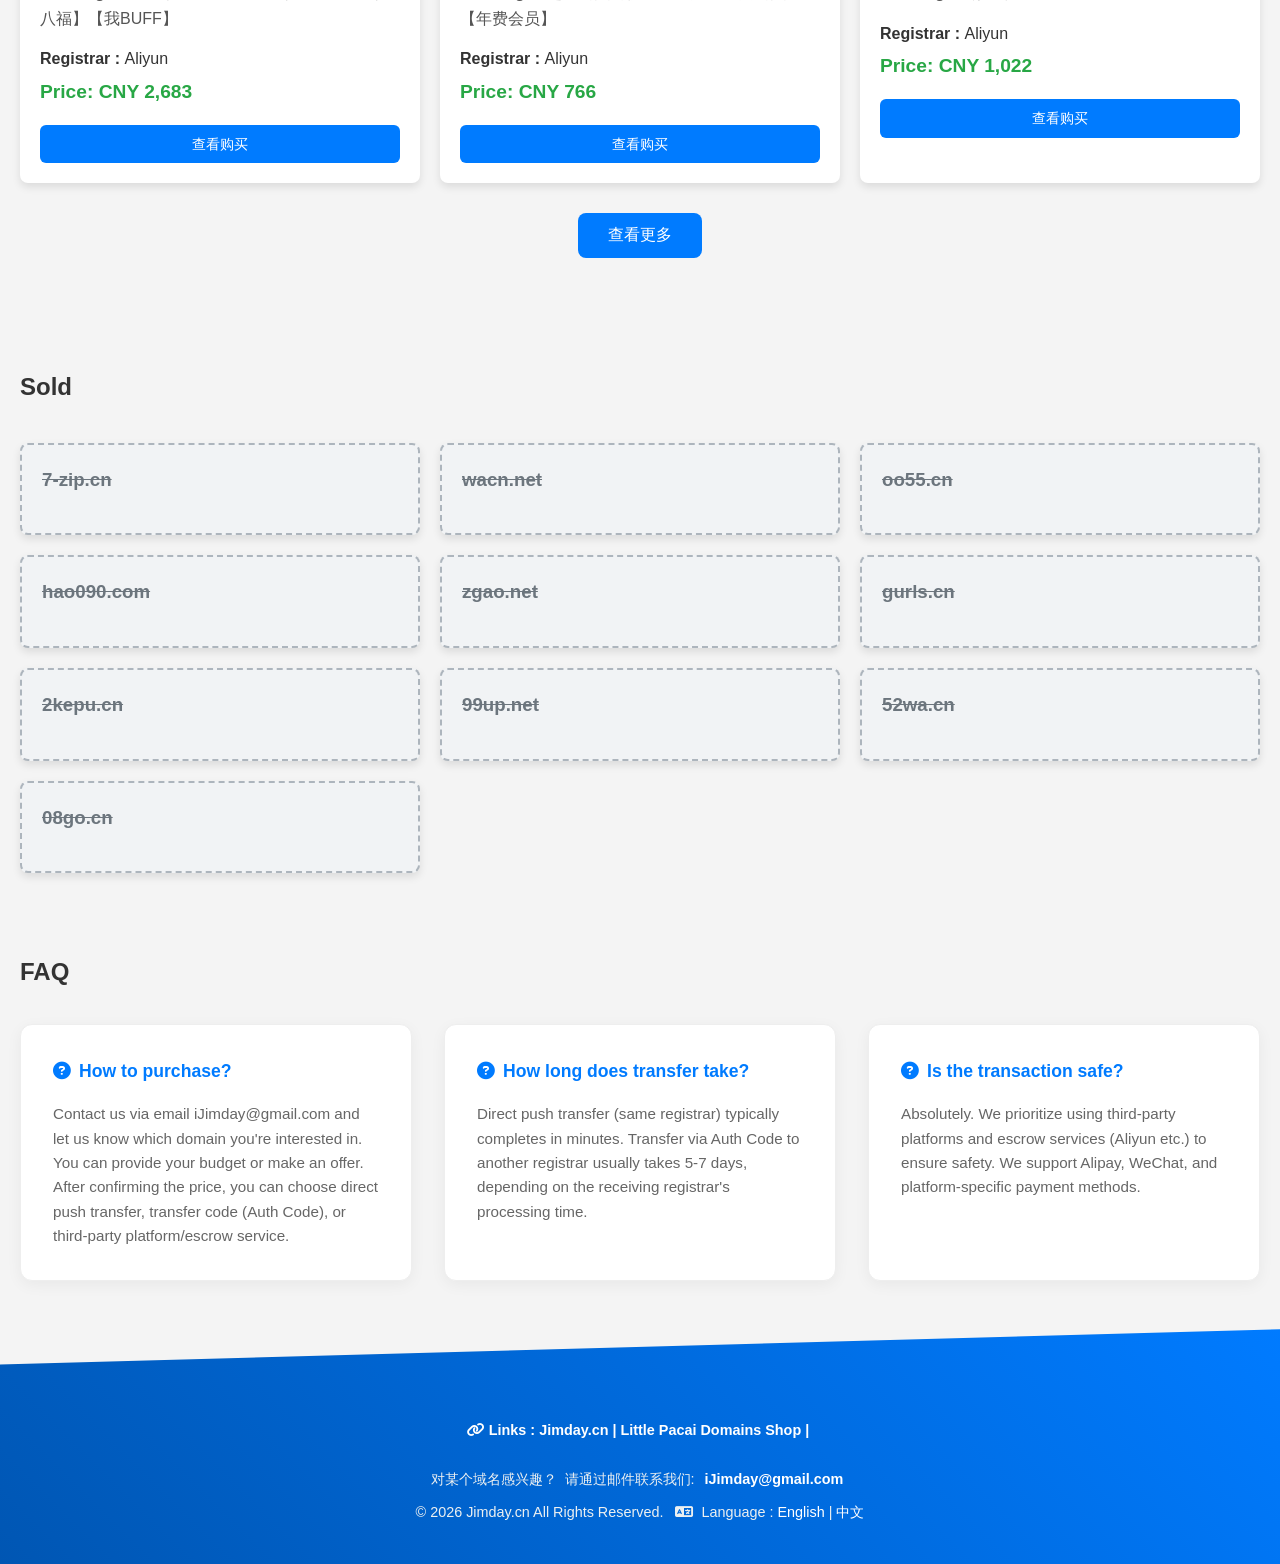
==== commit 816b1842: "update050801" ====
--- a/index.html
+++ b/index.html
@@ -115,7 +115,7 @@
 		</select>
 	</div>
 	<main>
-		<div class="container">
+		<div class="container domain-list-container">
 			<div class="card" data-price="0" data-expiry="2026-10-30" data-suffix="cn">
 				<div class="card-content">
 					<h3>pacai.cn<span class="badge badge-featured">自用</span></h3>
@@ -124,6 +124,7 @@
 					<p><strong>到期时间: </strong><span class="expiry-text">2026-10-30</span></p>
 					<p><strong>状态: </strong>自用中</p>
 					<p class="price">价格: 价格合适可售</p>
+					<a class="buy-btn">查看购买</a>
 				</div>
 			</div>
 			<div class="card" data-price="199999" data-expiry="2027-09-19" data-suffix="com">
@@ -269,6 +270,10 @@
 					<a href="https://auction.ename.com/domain/buynow/iLeng.cn" target="_blank" rel="noopener noreferrer" class="buy-btn">查看购买</a>
 				</div>
 			</div>
+		</div>
+		<!-- 查看更多按钮 -->
+		<div class="load-more-container">
+			<button class="load-more-btn" id="loadMoreBtn">查看更多</button>
 		</div>
 		<div class="container">
 			<h2 class="sold-title">已售出</h2>
@@ -388,6 +393,8 @@
 	</script><!--translate.js的设置-->
 	<script src="static/js/bing-daily-img.js"></script><!--Bing daily img-->
 	<script src="static/js/0g3yt-.a0ubwc.js" id="_R_" async=""></script>
+	<link rel="stylesheet" href="static/css/load-more.css"><!--查看更多-->
+	<script src="static/js/load-more.js"></script><!--查看更多-->
 	<script src="static/js/tongji.js"></script><!--统计-->
 </body>
 </html>
--- a/static/css/load-more.css
+++ b/static/css/load-more.css
@@ -0,0 +1,27 @@
+/* 查看更多按钮样式 - 与网站风格统一 */
+.load-more-container {
+	text-align: center;
+	margin: 30px 0;
+}
+
+.load-more-btn {
+	background-color: #007BFF;
+	color: #fff;
+	border: none;
+	padding: 12px 30px;
+	border-radius: 8px;
+	font-size: 16px;
+	cursor: pointer;
+	transition: all 0.3s ease;
+	font-family: 'Montserrat', sans-serif;
+}
+
+.load-more-btn:hover {
+	background-color: #0056b3;
+	transform: translateY(-2px);
+}
+
+/* 默认隐藏超过12个的卡片 */
+.card.hidden-card {
+	display: none;
+}
